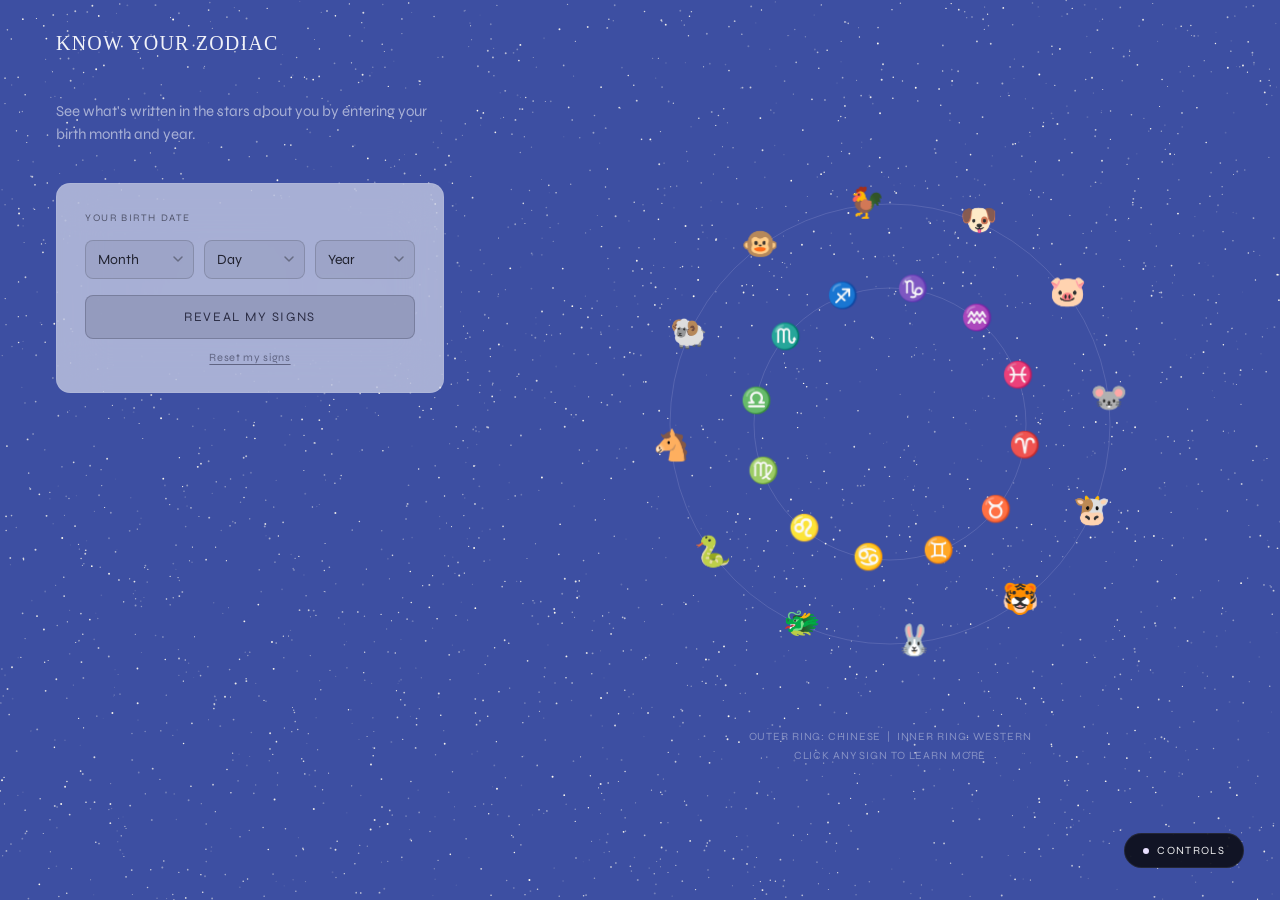
==== horoscoper.html @ 273991b9 "dd" ====
<!DOCTYPE html>
<html lang="en">
<head>
<meta charset="UTF-8">
<meta name="viewport" content="width=device-width, initial-scale=1.0">
<title>Know your Zodiac</title>
<link rel="preconnect" href="https://fonts.googleapis.com">
<link href="https://fonts.googleapis.com/css2?family=DM+Mono:wght@300;400;500&family=Syne:wght@400;500;600;700;800&display=swap" rel="stylesheet">
<style>
  @font-face {
    font-family: 'NyghtSerif';
    src: "NyghtSerif-Light.otf";
    font-weight: 300;
    font-style: normal;
  }
  *, *::before, *::after { box-sizing: border-box; margin: 0; padding: 0; }

  :root {
    --panel-bg: rgba(8, 8, 10, 0.82);
    --panel-border: rgba(255,255,255,0.08);
    --panel-border-hover: rgba(255,255,255,0.18);
    --text-primary: rgba(255,255,255,0.92);
    --text-muted: rgba(255,255,255,0.38);
    --text-dim: rgba(255,255,255,0.55);
    --accent: #e8e0ff;
    --track-bg: rgba(255,255,255,0.1);
    --thumb-color: #ffffff;
    --radius: 14px;
    --radius-sm: 8px;
  }

  html, body {
    width: 100%; height: 100%;
    overflow: hidden;
    background: #3D4FA2;
    font-family: 'Syne', sans-serif;
  }

  canvas#bgCanvas {
    position: fixed;
    inset: 0;
    width: 100%;
    height: 100%;
    display: block;
    z-index: 0;
  }

  /* ── Layout ── */
  .app {
    position: fixed;
    inset: 0;
    display: flex;
    z-index: 5;
    pointer-events: none;
  }

  .left-col {
    width: 500px;
    flex-shrink: 0;
    display: flex;
    flex-direction: column;
    justify-content: flex-start;
    padding: 100px 56px 60px;
    pointer-events: none;
    overflow-y: auto;
    max-height: 100vh;
    scrollbar-width: none;
  }
  .left-col::-webkit-scrollbar { display: none; }

  .right-col {
    flex: 1;
    display: flex;
    flex-direction: column;
    align-items: center;
    justify-content: center;
    gap: 14px;
    pointer-events: none;
  }

  /* ── Wordmark ── */
  .wordmark {
    position: fixed;
    top: 32px;
    left: 56px;
    font-size: 20px;
    font-weight: 300;
    letter-spacing: 0.06em;
    text-transform: uppercase;
    color: var(--text-primary);
    font-family: 'NyghtSerif', serif;
    user-select: none;
    z-index: 10;
    pointer-events: none;
  }
  .wordmark .star { color: var(--accent); margin-right: 6px; }

  /* ── Left content ── */
  .left-content {
    pointer-events: all;
    width: 100%;
  }

  .hero-sub {
    font-size: 15px;
    font-weight: 400;
    color: var(--text-dim);
    line-height: 1.55;
    margin-bottom: 36px;
    max-width: 380px;
  }

  /* ── Birth input card ── */
  .birth-card {
    background: rgba(255,255,255,0.55);
    border: 1px solid var(--panel-border);
    border-radius: var(--radius);
    backdrop-filter: blur(24px);
    -webkit-backdrop-filter: blur(24px);
    padding: 28px;
    max-width: 420px;
  }

  .birth-card-label {
    font-size: 10px;
    font-weight: 400;
    letter-spacing: 0.16em;
    text-transform: uppercase;
    color: rgba(10,10,20,0.55);
    margin-bottom: 16px;
    font-family: 'Syne', sans-serif;
  }

  .birth-inputs {
    display: flex;
    gap: 10px;
    margin-bottom: 16px;
  }

  .birth-inputs select {
    flex: 1;
    background: rgba(0,0,0,0.06);
    border: 1px solid rgba(0,0,0,0.15);
    border-radius: var(--radius-sm);
    color: rgba(10,10,20,0.85);
    font-family: 'Syne', sans-serif;
    font-size: 14px;
    font-weight: 400;
    padding: 10px 12px;
    outline: none;
    cursor: pointer;
    transition: border-color 0.2s, background 0.2s;
    appearance: none;
    -webkit-appearance: none;
    background-image: url("data:image/svg+xml,%3Csvg xmlns='http://www.w3.org/2000/svg' width='10' height='6' viewBox='0 0 10 6'%3E%3Cpath d='M1 1l4 4 4-4' stroke='rgba(0,0,0,0.35)' stroke-width='1.5' fill='none' stroke-linecap='round' stroke-linejoin='round'/%3E%3C/svg%3E");
    background-repeat: no-repeat;
    background-position: right 10px center;
    padding-right: 28px;
  }
  .birth-inputs select:hover {
    border-color: rgba(0,0,0,0.25);
    background-color: rgba(0,0,0,0.08);
  }
  .birth-inputs select option {
    background: #1a1a2e;
    color: var(--text-primary);
  }

  .reveal-btn {
    width: 100%;
    padding: 13px;
    background: rgba(10,10,30,0.12);
    border: 1px solid rgba(10,10,30,0.2);
    border-radius: var(--radius-sm);
    color: rgba(10,10,30,0.75);
    font-family: 'Syne', sans-serif;
    font-size: 13px;
    font-weight: 400;
    letter-spacing: 0.12em;
    text-transform: uppercase;
    cursor: pointer;
    transition: background 0.2s, border-color 0.2s, transform 0.15s;
  }
  .reveal-btn:hover {
    background: rgba(10,10,30,0.2);
    border-color: rgba(232, 224, 255, 0.45);
    transform: translateY(-1px);
  }
  .reveal-btn:active { transform: translateY(0); }

  /* ── Result card ── */
  .result-card {
    background: var(--panel-bg);
    border: 1px solid var(--panel-border);
    border-radius: var(--radius);
    backdrop-filter: blur(24px);
    -webkit-backdrop-filter: blur(24px);
    padding: 20px 24px;
    max-width: 420px;
    width: 100%;
    display: none;
    margin-top: 12px;
  }
  .result-card.visible { display: block; }

  .result-row {
    display: flex;
    align-items: center;
    gap: 14px;
    padding: 10px 0;
  }
  .result-row + .result-row {
    border-top: 1px solid var(--panel-border);
  }
  .result-emoji {
    font-size: 28px;
    line-height: 1;
    flex-shrink: 0;
  }
  .result-info { flex: 1; }
  .result-type {
    font-size: 10px;
    font-weight: 400;
    letter-spacing: 0.14em;
    text-transform: uppercase;
    color: var(--text-muted);
    margin-bottom: 3px;
  }
  .result-name {
    font-size: 18px;
    font-weight: 400;
    color: var(--text-primary);
    letter-spacing: 0.01em;
  }
  .result-dates {
    font-size: 11px;
    color: var(--text-muted);
    margin-top: 2px;
  }

  /* ── Right: Zodiac canvas ── */
  .zodiac-wrap {
    pointer-events: all;
    display: flex;
    flex-direction: column;
    align-items: center;
    gap: 14px;
  }

  #zodiacCanvas {
    display: block;
    cursor: pointer;
  }

  .zodiac-caption {
    font-size: 11px;
    font-weight: 400;
    letter-spacing: 0.08em;
    text-transform: uppercase;
    color: var(--text-muted);
    text-align: center;
    line-height: 1.7;
    font-family: 'Syne', sans-serif;
  }

  /* ── Tooltip ── */
  .tooltip {
    position: fixed;
    background: var(--panel-bg);
    border: 1px solid var(--panel-border);
    border-radius: var(--radius-sm);
    backdrop-filter: blur(20px);
    -webkit-backdrop-filter: blur(20px);
    padding: 10px 14px;
    pointer-events: none;
    opacity: 0;
    transition: opacity 0.15s;
    z-index: 100;
    max-width: 200px;
  }
  .tooltip.visible { opacity: 1; }
  .tooltip-sign {
    font-size: 18px;
    margin-bottom: 4px;
  }
  .tooltip-name {
    font-size: 13px;
    font-weight: 400;
    color: var(--text-primary);
    margin-bottom: 2px;
  }
  .tooltip-desc {
    font-size: 11px;
    color: var(--text-muted);
    line-height: 1.5;
  }

  /* ── Reset link ── */
  .reset-link {
    display: block;
    margin-top: 12px;
    font-size: 11px;
    font-family: 'Syne', sans-serif;
    color: rgba(10,10,30,0.45);
    text-decoration: underline;
    text-underline-offset: 3px;
    cursor: pointer;
    background: none;
    border: none;
    padding: 0;
    letter-spacing: 0.06em;
    transition: color 0.2s;
    text-align: center;
    width: 100%;
  }
  .reset-link:hover { color: rgba(10,10,30,0.7); }

  /* ── Combined reading card ── */
  .combined-card {
    background: var(--panel-bg);
    border: 1px solid var(--panel-border);
    border-radius: var(--radius);
    backdrop-filter: blur(24px);
    -webkit-backdrop-filter: blur(24px);
    padding: 20px 24px;
    max-width: 420px;
    width: 100%;
    display: none;
    margin-top: 12px;
  }
  .combined-card.visible { display: block; }
  .combined-section-label {
    font-size: 9px;
    font-weight: 400;
    letter-spacing: 0.18em;
    text-transform: uppercase;
    color: var(--text-muted);
    margin-bottom: 9px;
    font-family: 'Syne', sans-serif;
  }
  .combined-tags {
    display: flex;
    flex-wrap: wrap;
    gap: 7px;
    margin-bottom: 14px;
  }
  .combined-tag {
    font-size: 11px;
    font-family: 'Syne', sans-serif;
    color: var(--text-dim);
    background: rgba(255,255,255,0.06);
    border: 1px solid var(--panel-border);
    border-radius: 100px;
    padding: 4px 12px;
  }
  .combined-divider {
    height: 1px;
    background: var(--panel-border);
    margin: 0 0 14px;
  }
  .combined-lucky {
    display: flex;
    gap: 20px;
    margin-bottom: 14px;
  }
  .combined-lucky-group { flex: 1; }
  .combined-lucky-items {
    display: flex;
    flex-wrap: wrap;
    gap: 6px;
    margin-top: 6px;
  }
  .combined-fortune {
    font-size: 12px;
    font-family: 'Syne', sans-serif;
    color: var(--text-dim);
    line-height: 1.75;
    font-style: italic;
  }

  /* ── Sign detail panel ── */
  .sign-panel-overlay {
    position: fixed;
    inset: 0;
    z-index: 50;
    pointer-events: none;
    display: block;
    opacity: 0;
    transition: opacity 0.22s ease, background 0.22s ease;
  }
  .sign-panel-overlay.visible {
    pointer-events: all;
    opacity: 1;
  }

  .sign-panel {
    position: fixed;
    top: 50%;
    right: 40px;
    transform: translateY(-50%) translateX(20px);
    width: 300px;
    background: var(--panel-bg);
    border: 1px solid var(--panel-border);
    border-radius: var(--radius);
    backdrop-filter: blur(28px);
    -webkit-backdrop-filter: blur(28px);
    z-index: 51;
    pointer-events: all;
    opacity: 0;
    transition: opacity 0.22s ease, transform 0.22s ease;
    overflow: hidden;
  }
  .sign-panel.visible {
    opacity: 1;
    transform: translateY(-50%) translateX(0);
  }

  .sign-panel-header {
    padding: 20px 20px 14px;
    display: flex;
    align-items: flex-start;
    justify-content: space-between;
    gap: 12px;
  }
  .sign-panel-icon { font-size: 36px; line-height: 1; flex-shrink: 0; }
  .sign-panel-meta { flex: 1; }
  .sign-panel-type {
    font-size: 9px;
    letter-spacing: 0.18em;
    text-transform: uppercase;
    color: var(--text-muted);
    margin-bottom: 3px;
    font-family: 'Syne', sans-serif;
  }
  .sign-panel-name {
    font-size: 20px;
    font-weight: 600;
    color: var(--text-primary);
    font-family: 'Syne', sans-serif;
    line-height: 1.1;
  }
  .sign-panel-sub {
    font-size: 11px;
    color: var(--text-muted);
    margin-top: 3px;
    font-family: 'Syne', sans-serif;
  }
  .sign-panel-close {
    background: none;
    border: none;
    color: var(--text-muted);
    font-size: 18px;
    cursor: pointer;
    padding: 0;
    line-height: 1;
    flex-shrink: 0;
    transition: color 0.15s;
    font-family: 'Syne', sans-serif;
  }
  .sign-panel-close:hover { color: var(--text-primary); }

  .sign-panel-body {
    padding: 0 20px 20px;
    display: flex;
    flex-direction: column;
    gap: 14px;
  }
  .sign-panel-divider {
    height: 1px;
    background: var(--panel-border);
    margin: 0 -20px;
  }
  .sign-panel-section-label {
    font-size: 9px;
    letter-spacing: 0.18em;
    text-transform: uppercase;
    color: var(--text-muted);
    margin-bottom: 8px;
    font-family: 'Syne', sans-serif;
  }
  .sign-panel-tags {
    display: flex;
    flex-wrap: wrap;
    gap: 6px;
  }
  .sign-panel-tag {
    font-size: 11px;
    font-family: 'Syne', sans-serif;
    color: var(--text-dim);
    background: rgba(255,255,255,0.06);
    border: 1px solid var(--panel-border);
    border-radius: 100px;
    padding: 3px 10px;
  }
  .sign-panel-attr-row {
    display: flex;
    flex-direction: column;
    gap: 7px;
  }
  .sign-panel-attr {
    display: flex;
    align-items: center;
    gap: 8px;
  }
  .sign-panel-attr-label {
    font-size: 11px;
    font-family: 'Syne', sans-serif;
    color: var(--text-muted);
    width: 90px;
    flex-shrink: 0;
  }
  .sign-panel-attr-bar-wrap {
    flex: 1;
    height: 3px;
    background: rgba(255,255,255,0.08);
    border-radius: 2px;
    overflow: hidden;
  }
  .sign-panel-attr-bar {
    height: 100%;
    background: rgba(232,224,255,0.55);
    border-radius: 2px;
    transition: width 0.6s ease;
  }
  .sign-panel-lucky {
    display: flex;
    gap: 14px;
  }
  .sign-panel-lucky-group { flex: 1; }
  .sign-panel-lucky-items {
    display: flex;
    flex-wrap: wrap;
    gap: 5px;
    margin-top: 6px;
  }
  .sign-panel-fortune {
    font-size: 12px;
    font-family: 'Syne', sans-serif;
    color: var(--text-dim);
    line-height: 1.7;
    font-style: italic;
  }

  /* ── Toggle button ── */
  .toggle-btn {
    position: fixed;
    bottom: 32px;
    right: 36px;
    z-index: 20;
    background: var(--panel-bg);
    border: 1px solid var(--panel-border);
    color: var(--text-primary);
    font-family: 'Syne', sans-serif;
    font-size: 11px;
    letter-spacing: 0.12em;
    text-transform: uppercase;
    padding: 10px 18px;
    border-radius: 100px;
    cursor: pointer;
    backdrop-filter: blur(20px);
    -webkit-backdrop-filter: blur(20px);
    transition: border-color 0.2s, background 0.2s;
    display: flex;
    align-items: center;
    gap: 8px;
    pointer-events: all;
  }
  .toggle-btn:hover { border-color: var(--panel-border-hover); }
  .toggle-btn .dot {
    width: 6px; height: 6px;
    border-radius: 50%;
    background: var(--accent);
    animation: pulse 2s ease-in-out infinite;
  }
  @keyframes pulse {
    0%, 100% { opacity: 1; transform: scale(1); }
    50% { opacity: 0.4; transform: scale(0.7); }
  }

  /* ── Control panel ── */
  .panel {
    position: fixed;
    bottom: 84px;
    right: 36px;
    width: 300px;
    background: var(--panel-bg);
    border: 1px solid var(--panel-border);
    border-radius: var(--radius);
    backdrop-filter: blur(24px);
    -webkit-backdrop-filter: blur(24px);
    z-index: 10;
    overflow: hidden;
    transform-origin: bottom right;
    transition: opacity 0.25s ease, transform 0.25s ease;
    pointer-events: all;
  }
  .panel.hidden {
    opacity: 0;
    transform: scale(0.94) translateY(8px);
    pointer-events: none;
    visibility: hidden;
  }

  .panel-header {
    padding: 18px 20px 14px;
    border-bottom: 1px solid var(--panel-border);
    display: flex;
    align-items: center;
    justify-content: space-between;
  }
  .panel-title {
    font-size: 11px;
    font-family: 'Syne', sans-serif;
    font-weight: 400;
    letter-spacing: 0.14em;
    text-transform: uppercase;
    color: var(--text-muted);
  }
  .panel-reset {
    font-size: 10px;
    font-family: 'Syne', sans-serif;
    letter-spacing: 0.1em;
    text-transform: uppercase;
    color: var(--text-muted);
    background: none;
    border: none;
    cursor: pointer;
    padding: 4px 8px;
    border-radius: 4px;
    transition: color 0.2s, background 0.2s;
  }
  .panel-reset:hover { color: var(--text-primary); background: rgba(255,255,255,0.06); }

  .panel-body { padding: 16px 20px 20px; display: flex; flex-direction: column; gap: 18px; }

  .control { display: flex; flex-direction: column; gap: 8px; }

  .control-row {
    display: flex;
    justify-content: space-between;
    align-items: baseline;
  }
  .control-label {
    font-size: 12px;
    font-family: 'Syne', sans-serif;
    color: var(--text-dim);
    letter-spacing: 0.06em;
  }
  .control-value {
    font-size: 11px;
    font-family: 'Syne', sans-serif;
    color: var(--text-muted);
    min-width: 32px;
    text-align: right;
  }

  input[type=range] {
    -webkit-appearance: none;
    appearance: none;
    width: 100%;
    height: 2px;
    background: var(--track-bg);
    border-radius: 2px;
    outline: none;
    cursor: pointer;
  }
  input[type=range]::-webkit-slider-thumb {
    -webkit-appearance: none;
    width: 14px; height: 14px;
    border-radius: 50%;
    background: var(--thumb-color);
    cursor: pointer;
    transition: transform 0.15s;
    box-shadow: 0 0 0 3px rgba(255,255,255,0.08);
  }
  input[type=range]:hover::-webkit-slider-thumb { transform: scale(1.2); }
  input[type=range]::-moz-range-thumb {
    width: 14px; height: 14px;
    border-radius: 50%;
    background: var(--thumb-color);
    border: none;
    cursor: pointer;
  }

  .color-row {
    display: grid;
    grid-template-columns: 1fr 1fr;
    gap: 10px;
  }
  .color-control { display: flex; flex-direction: column; gap: 6px; }
  .color-label {
    font-size: 11px;
    font-family: 'Syne', sans-serif;
    color: var(--text-muted);
    letter-spacing: 0.06em;
  }
  .color-swatch-wrap {
    position: relative;
    height: 36px;
    border-radius: var(--radius-sm);
    border: 1px solid var(--panel-border);
    overflow: hidden;
    cursor: pointer;
    transition: border-color 0.2s;
  }
  .color-swatch-wrap:hover { border-color: var(--panel-border-hover); }
  .color-swatch-wrap input[type=color] {
    position: absolute;
    inset: -4px;
    width: calc(100% + 8px);
    height: calc(100% + 8px);
    border: none;
    padding: 0;
    cursor: pointer;
    opacity: 1;
  }

  .divider {
    height: 1px;
    background: var(--panel-border);
    margin: 0 -20px;
  }

  .section-label {
    font-size: 10px;
    font-family: 'Syne', sans-serif;
    font-weight: 400;
    color: rgba(255,255,255,0.2);
    letter-spacing: 0.14em;
    text-transform: uppercase;
    margin-bottom: -6px;
  }

  /* ── Desktop/mobile visibility ── */
  .mobile-only  { display: none; }
  .desktop-only { display: block; }
  /* When result/combined cards have desktop-only but no .visible, keep them hidden */
  .result-card.desktop-only   { display: none; }
  .combined-card.desktop-only { display: none; }
  .result-card.desktop-only.visible   { display: block; }
  .combined-card.desktop-only.visible { display: block; }
  .mobile-reveal {
    display: none;
    width: 100%;
    max-width: 480px;
    flex-direction: column;
    gap: 12px;
  }

  /* ══════════════════════════════════════
     RESPONSIVE — tablet & mobile (≤ 768px)
  ══════════════════════════════════════ */
  @media (max-width: 768px) {

    /* Body scrollable on mobile */
    html, body {
      overflow-y: auto;
      overflow-x: hidden;
      height: auto;
      min-height: 100%;
    }

    /* App becomes a scrollable column:
       order: title (wordmark fixed) → hero-sub + birth-card (left-col) → rings (right-col) → results (mobile-reveal) */
    .app {
      position: relative;
      display: flex;
      flex-direction: column;
      align-items: center;
      padding: 88px 20px 120px;
      gap: 32px;
      min-height: 100vh;
    }

    /* Left col full-width, centered — order 1 (after wordmark, before rings) */
    .left-col {
      width: 100%;
      max-width: 560px;
      padding: 0;
      overflow-y: visible;
      max-height: none;
      justify-content: flex-start;
      flex-shrink: unset;
      order: 1;
    }

    .left-content {
      width: 100%;
    }

    .hero-sub {
      font-size: 15px;
      text-align: center;
      max-width: 100%;
      margin-bottom: 20px;
    }

    .birth-card {
      max-width: 100%;
    }

    .birth-inputs {
      flex-wrap: wrap;
    }

    .birth-inputs select {
      flex: 1 1 calc(50% - 5px);
      min-width: 0;
    }

    /* Hide desktop result cards inside left-col on mobile */
    .desktop-only { display: none !important; }

    /* Right col: zodiac rings — order 2 (after input, before results) */
    .right-col {
      order: 2;
      width: 100%;
      max-width: 600px;
      flex: none;
    }

    /* Mobile reveal section — order 3 (after rings) */
    .mobile-reveal {
      display: flex;
      order: 3;
    }

    /* Show mobile-only cards only when .visible */
    .result-card.mobile-only   { display: none; max-width: 100%; margin-top: 0; }
    .combined-card.mobile-only { display: none; max-width: 100%; margin-top: 0; }
    .result-card.mobile-only.visible   { display: block; }
    .combined-card.mobile-only.visible { display: block; }

    /* Wordmark centered on mobile, keep larger */
    .wordmark {
      left: 50%;
      transform: translateX(-50%);
      font-size: 20px;
    }

    /* Sign panel: centered modal on mobile instead of side panel */
    .sign-panel {
      position: fixed;
      top: 50%;
      left: 50%;
      right: auto;
      transform: translate(-50%, -40%) scale(0.96);
      width: calc(100vw - 40px);
      max-width: 380px;
      max-height: 80vh;
      overflow-y: auto;
    }
    .sign-panel.visible {
      transform: translate(-50%, -50%) scale(1);
    }

    /* Overlay becomes a dim backdrop on mobile */
    .sign-panel-overlay.visible {
      background: rgba(0,0,0,0.55);
      backdrop-filter: blur(4px);
      -webkit-backdrop-filter: blur(4px);
    }

    /* Tooltip disabled on touch — hide it */
    .tooltip { display: none !important; }

    /* Toggle btn stays fixed bottom-right */
    .toggle-btn {
      position: fixed;
      bottom: 24px;
      right: 20px;
      z-index: 200;
    }

    /* Control panel stays fixed above toggle btn */
    .panel {
      position: fixed;
      bottom: 76px;
      right: 20px;
      width: calc(100vw - 40px);
      max-width: 300px;
      z-index: 199;
    }
  }

  @media (max-width: 480px) {
    .birth-inputs select {
      flex: 1 1 100%;
    }
  }
</style>
</head>
<body>

<!-- Background sparkle canvas -->
<canvas id="bgCanvas"></canvas>

<!-- Wordmark -->
<div class="wordmark">Know your Zodiac</div>

<!-- Main layout -->
<div class="app">
  <!-- Left: title + input -->
  <div class="left-col">
    <div class="left-content">
      <p class="hero-sub">See what's written in the stars about you by entering your birth month and year.</p>

      <div class="birth-card">
        <div class="birth-card-label">Your birth date</div>
        <div class="birth-inputs">
          <select id="birthMonth">
            <option value="" disabled selected>Month</option>
            <option value="1">January</option>
            <option value="2">February</option>
            <option value="3">March</option>
            <option value="4">April</option>
            <option value="5">May</option>
            <option value="6">June</option>
            <option value="7">July</option>
            <option value="8">August</option>
            <option value="9">September</option>
            <option value="10">October</option>
            <option value="11">November</option>
            <option value="12">December</option>
          </select>
          <select id="birthDay">
            <option value="" disabled selected>Day</option>
          </select>
          <select id="birthYear">
            <option value="" disabled selected>Year</option>
          </select>
        </div>
        <button class="reveal-btn" id="revealBtn">Reveal My Signs</button>
        <button class="reset-link" id="resetSignsBtn">Reset my signs</button>
      </div>

      <!-- Desktop-only result cards (inside left-col, hidden on mobile) -->
      <div class="result-card desktop-only" id="resultCard">
        <div class="result-row" id="westernResult">
          <div class="result-emoji" id="westernEmoji"></div>
          <div class="result-info">
            <div class="result-type">Western Zodiac</div>
            <div class="result-name" id="westernName"></div>
            <div class="result-dates" id="westernDates"></div>
          </div>
        </div>
        <div class="result-row" id="chineseResult">
          <div class="result-emoji" id="chineseEmoji"></div>
          <div class="result-info">
            <div class="result-type">Chinese Zodiac</div>
            <div class="result-name" id="chineseName"></div>
            <div class="result-dates" id="chineseDates"></div>
          </div>
        </div>
      </div>

      <!-- Desktop-only combined card -->
      <div class="combined-card desktop-only" id="combinedCard">
        <div class="combined-section-label">Personality</div>
        <div class="combined-tags" id="combinedPersonality"></div>
        <div class="combined-divider"></div>
        <div class="combined-section-label">Attributes</div>
        <div class="combined-tags" id="combinedAttributes"></div>
        <div class="combined-divider"></div>
        <div class="combined-lucky" id="combinedLucky">
          <div class="combined-lucky-group">
            <div class="combined-section-label">Lucky Colors</div>
            <div class="combined-lucky-items" id="combinedColors"></div>
          </div>
          <div class="combined-lucky-group">
            <div class="combined-section-label">Lucky Numbers</div>
            <div class="combined-lucky-items" id="combinedNumbers"></div>
          </div>
        </div>
        <div class="combined-divider"></div>
        <div class="combined-section-label">Your Fortune</div>
        <div class="combined-fortune" id="combinedFortune"></div>
      </div>

    </div>
  </div>

  <!-- Right: zodiac rings -->
  <div class="right-col">
    <div class="zodiac-wrap">
      <canvas id="zodiacCanvas" width="460" height="460"></canvas>
      <div class="zodiac-caption">
        Outer ring: Chinese &nbsp;|&nbsp; Inner ring: Western<br>
        Click any sign to learn more
      </div>
    </div>
  </div>

  <!-- Mobile-only post-reveal cards (appear after rings on mobile) -->
  <div class="mobile-reveal" id="mobileReveal">
    <div class="result-card mobile-only" id="resultCardMobile">
      <div class="result-row">
        <div class="result-emoji" id="westernEmojiM"></div>
        <div class="result-info">
          <div class="result-type">Western Zodiac</div>
          <div class="result-name" id="westernNameM"></div>
          <div class="result-dates" id="westernDatesM"></div>
        </div>
      </div>
      <div class="result-row">
        <div class="result-emoji" id="chineseEmojiM"></div>
        <div class="result-info">
          <div class="result-type">Chinese Zodiac</div>
          <div class="result-name" id="chineseNameM"></div>
          <div class="result-dates" id="chineseDatesM"></div>
        </div>
      </div>
    </div>
    <div class="combined-card mobile-only" id="combinedCardMobile">
      <div class="combined-section-label">Personality</div>
      <div class="combined-tags" id="combinedPersonalityM"></div>
      <div class="combined-divider"></div>
      <div class="combined-section-label">Attributes</div>
      <div class="combined-tags" id="combinedAttributesM"></div>
      <div class="combined-divider"></div>
      <div class="combined-lucky">
        <div class="combined-lucky-group">
          <div class="combined-section-label">Lucky Colors</div>
          <div class="combined-lucky-items" id="combinedColorsM"></div>
        </div>
        <div class="combined-lucky-group">
          <div class="combined-section-label">Lucky Numbers</div>
          <div class="combined-lucky-items" id="combinedNumbersM"></div>
        </div>
      </div>
      <div class="combined-divider"></div>
      <div class="combined-section-label">Your Fortune</div>
      <div class="combined-fortune" id="combinedFortuneM"></div>
    </div>
  </div>

</div>

<!-- Sign detail panel -->
<div class="sign-panel-overlay" id="signPanelOverlay"></div>
<div class="sign-panel" id="signPanel">
  <div class="sign-panel-header">
    <div class="sign-panel-icon" id="spIcon"></div>
    <div class="sign-panel-meta">
      <div class="sign-panel-type" id="spType"></div>
      <div class="sign-panel-name" id="spName"></div>
      <div class="sign-panel-sub" id="spSub"></div>
    </div>
    <button class="sign-panel-close" id="signPanelClose">✕</button>
  </div>
  <div class="sign-panel-divider"></div>
  <div class="sign-panel-body">
    <div>
      <div class="sign-panel-section-label">Personality</div>
      <div class="sign-panel-tags" id="spPersonality"></div>
    </div>
    <div class="sign-panel-divider"></div>
    <div class="sign-panel-lucky" id="spLucky">
      <div class="sign-panel-lucky-group">
        <div class="sign-panel-section-label">Lucky Colors</div>
        <div class="sign-panel-lucky-items" id="spColors"></div>
      </div>
      <div class="sign-panel-lucky-group">
        <div class="sign-panel-section-label">Lucky Numbers</div>
        <div class="sign-panel-lucky-items" id="spNumbers"></div>
      </div>
    </div>
  </div>
</div>

<!-- Tooltip -->
<div class="tooltip" id="tooltip">
  <div class="tooltip-sign" id="tooltipSign"></div>
  <div class="tooltip-name" id="tooltipName"></div>
  <div class="tooltip-desc" id="tooltipDesc"></div>
</div>

<!-- Sparkle controls panel -->
<div class="panel hidden" id="panel">
  <div class="panel-header">
    <span class="panel-title">Controls</span>
    <button class="panel-reset" id="reset-btn">Reset</button>
  </div>
  <div class="panel-body">
    <div class="section-label">Particles</div>
    <div class="control">
      <div class="control-row">
        <span class="control-label">Density</span>
        <span class="control-value" id="density-val">0.5</span>
      </div>
      <input type="range" id="density" min="0.1" max="1" step="0.05" value="0.5">
    </div>
    <div class="control">
      <div class="control-row">
        <span class="control-label">Speed</span>
        <span class="control-value" id="speed-val">0.5</span>
      </div>
      <input type="range" id="speed" min="0" max="1" step="0.05" value="0.5">
    </div>
    <div class="control">
      <div class="control-row">
        <span class="control-label">Flicker</span>
        <span class="control-value" id="flicker-val">0.5</span>
      </div>
      <input type="range" id="flicker" min="0.1" max="1" step="0.05" value="0.5">
    </div>
    <div class="divider"></div>
    <div class="section-label">Size</div>
    <div class="control">
      <div class="control-row">
        <span class="control-label">Min size</span>
        <span class="control-value" id="minsize-val">0.5px</span>
      </div>
      <input type="range" id="minsize" min="0.5" max="5" step="0.5" value="0.5">
    </div>
    <div class="control">
      <div class="control-row">
        <span class="control-label">Max size</span>
        <span class="control-value" id="maxsize-val">1px</span>
      </div>
      <input type="range" id="maxsize" min="0.5" max="15" step="0.5" value="1">
    </div>
    <div class="divider"></div>
    <div class="section-label">Color</div>
    <div class="color-row">
      <div class="color-control">
        <span class="color-label">Sparkle</span>
        <div class="color-swatch-wrap">
          <input type="color" id="pcolor" value="#FFFBF0">
        </div>
      </div>
      <div class="color-control">
        <span class="color-label">Background</span>
        <div class="color-swatch-wrap">
          <input type="color" id="bgcolor" value="#3D4FA2">
        </div>
      </div>
    </div>
  </div>
</div>

<button class="toggle-btn" id="toggle-btn">
  <span class="dot"></span>
  Controls
</button>

<script>
/* ═══════════════════════════════════════════
   SPARKLE BACKGROUND
═══════════════════════════════════════════ */
(function () {
  const canvas = document.getElementById('bgCanvas');
  const ctx = canvas.getContext('2d');

  const VELOCITY_SCALE = 0.08;
  const DEFAULTS = {
    density: 0.5, speed: 0.5, flicker: 0.5,
    minSize: 0.5, maxSize: 1,
    particleColor: '#FFFBF0', background: '#3D4FA2'
  };

  let config = { ...DEFAULTS };
  let particles = [];
  let shootingStars = [];
  let rafId = null;
  let lastTime = 0;
  let shootingStarTimer = 0;

  function parseHex(hex) {
    return {
      r: parseInt(hex.slice(1,3),16)/255,
      g: parseInt(hex.slice(3,5),16)/255,
      b: parseInt(hex.slice(5,7),16)/255
    };
  }

  function mapDensity(ui) {
    const t = (Math.max(0.1, Math.min(1, ui)) - 0.1) / 0.9;
    return 5 + t * 55;
  }

  function mapFlicker(ui) {
    const t = (Math.max(0.1, Math.min(1, ui)) - 0.1) / 0.9;
    return 0.5 + t * 11.5;
  }

  function initParticles() {
    const w = canvas.width / (window.devicePixelRatio || 1);
    const h = canvas.height / (window.devicePixelRatio || 1);
    const count = Math.floor((w * h) / 10000 * mapDensity(config.density));
    const vm = config.speed * VELOCITY_SCALE;
    particles = Array.from({ length: count }, () => ({
      x: Math.random() * w,
      y: Math.random() * h,
      vx: (Math.random() - 0.5) * vm,
      vy: (Math.random() - 0.5) * vm,
      size: config.minSize + Math.random() * Math.max(0, config.maxSize - config.minSize),
      opacity: Math.random(),
      opacityVel: (Math.random() - 0.5) * 0.04
    }));
  }

  function spawnShootingStar(w, h) {
    const angle = (Math.PI / 6) + Math.random() * (Math.PI / 6);
    const speed = 6 + Math.random() * 6;
    const length = 80 + Math.random() * 140;
    let x, y;
    if (Math.random() < 0.6) { x = Math.random() * w * 0.85; y = -10; }
    else { x = -10; y = Math.random() * h * 0.45; }
    shootingStars.push({ x, y, vx: Math.cos(angle) * speed, vy: Math.sin(angle) * speed,
      length, opacity: 0, life: 0, maxLife: 55 + Math.random() * 40, headSize: 1.2 + Math.random() * 1.2 });
  }

  function drawShootingStar(s, pc) {
    const angle = Math.atan2(s.vy, s.vx);
    const tailX = s.x - Math.cos(angle) * s.length * s.opacity;
    const tailY = s.y - Math.sin(angle) * s.length * s.opacity;
    const grad = ctx.createLinearGradient(tailX, tailY, s.x, s.y);
    const c = `${Math.round(pc.r*255)},${Math.round(pc.g*255)},${Math.round(pc.b*255)}`;
    grad.addColorStop(0, `rgba(${c},0)`);
    grad.addColorStop(0.6, `rgba(${c},${s.opacity * 0.45})`);
    grad.addColorStop(1, `rgba(${c},${s.opacity})`);
    ctx.save();
    ctx.globalAlpha = 1;
    ctx.strokeStyle = grad;
    ctx.lineWidth = 1.5;
    ctx.lineCap = 'round';
    ctx.beginPath();
    ctx.moveTo(tailX, tailY);
    ctx.lineTo(s.x, s.y);
    ctx.stroke();
    const glow = ctx.createRadialGradient(s.x, s.y, 0, s.x, s.y, s.headSize * 3);
    glow.addColorStop(0, `rgba(${c},${s.opacity})`);
    glow.addColorStop(1, `rgba(${c},0)`);
    ctx.globalAlpha = s.opacity;
    ctx.fillStyle = glow;
    ctx.beginPath();
    ctx.arc(s.x, s.y, s.headSize * 3, 0, Math.PI * 2);
    ctx.fill();
    ctx.fillStyle = `rgb(${c})`;
    ctx.beginPath();
    ctx.arc(s.x, s.y, s.headSize, 0, Math.PI * 2);
    ctx.fill();
    ctx.restore();
  }

  function resize() {
    const dpr = window.devicePixelRatio || 1;
    canvas.width = window.innerWidth * dpr;
    canvas.height = window.innerHeight * dpr;
    canvas.style.width = window.innerWidth + 'px';
    canvas.style.height = window.innerHeight + 'px';
    ctx.scale(dpr, dpr);
    initParticles();
  }

  function animate(now) {
    const dt = lastTime === 0 ? 1 : Math.min((now - lastTime) / 16.67, 3);
    lastTime = now;
    const w = canvas.width / (window.devicePixelRatio || 1);
    const h = canvas.height / (window.devicePixelRatio || 1);
    const bg = parseHex(config.background);
    const pc = parseHex(config.particleColor);
    const flicker = mapFlicker(config.flicker);
    ctx.clearRect(0, 0, w, h);
    ctx.fillStyle = `rgb(${Math.round(bg.r*255)},${Math.round(bg.g*255)},${Math.round(bg.b*255)})`;
    ctx.fillRect(0, 0, w, h);
    ctx.fillStyle = `rgb(${Math.round(pc.r*255)},${Math.round(pc.g*255)},${Math.round(pc.b*255)})`;
    for (const p of particles) {
      p.x += p.vx * dt; p.y += p.vy * dt;
      if (p.x < 0) p.x = w; else if (p.x > w) p.x = 0;
      if (p.y < 0) p.y = h; else if (p.y > h) p.y = 0;
      p.opacity += p.opacityVel * flicker * 0.5 * dt;
      if (p.opacity <= 0.1) { p.opacity = 0.1; p.opacityVel = Math.abs(p.opacityVel); }
      else if (p.opacity >= 1) { p.opacity = 1; p.opacityVel = -Math.abs(p.opacityVel); }
      ctx.globalAlpha = p.opacity;
      ctx.beginPath();
      ctx.arc(p.x, p.y, p.size, 0, Math.PI * 2);
      ctx.fill();
    }
    ctx.globalAlpha = 1;
    shootingStarTimer += dt;
    if (shootingStarTimer > 200 + Math.random() * 260) {
      shootingStarTimer = 0;
      spawnShootingStar(w, h);
      if (Math.random() < 0.3) setTimeout(() => spawnShootingStar(w, h), 350 + Math.random() * 500);
    }
    for (let i = shootingStars.length - 1; i >= 0; i--) {
      const s = shootingStars[i];
      s.x += s.vx * dt; s.y += s.vy * dt; s.life += dt;
      const progress = s.life / s.maxLife;
      if (progress < 0.15) s.opacity = progress / 0.15;
      else if (progress < 0.72) s.opacity = 1;
      else s.opacity = 1 - (progress - 0.72) / 0.28;
      s.opacity = Math.max(0, Math.min(1, s.opacity));
      if (s.life >= s.maxLife || s.x > w + 150 || s.y > h + 150) { shootingStars.splice(i, 1); continue; }
      drawShootingStar(s, pc);
    }
    rafId = requestAnimationFrame(animate);
  }

  function start() {
    if (rafId) cancelAnimationFrame(rafId);
    lastTime = 0;
    rafId = requestAnimationFrame(animate);
  }

  function bindRange(id, key, labelId, suffix = '') {
    const el = document.getElementById(id);
    const lbl = document.getElementById(labelId);
    el.addEventListener('input', () => {
      const v = parseFloat(el.value);
      config[key] = v;
      lbl.textContent = v + suffix;
      if (key === 'density') initParticles();
      else if (key === 'speed') {
        const vm = v * VELOCITY_SCALE;
        particles.forEach(p => { p.vx = (Math.random()-0.5)*vm; p.vy = (Math.random()-0.5)*vm; });
      } else if (key === 'minSize' || key === 'maxSize') {
        particles.forEach(p => { p.size = config.minSize + Math.random()*Math.max(0, config.maxSize-config.minSize); });
      }
    });
  }

  bindRange('density','density','density-val');
  bindRange('speed','speed','speed-val');
  bindRange('flicker','flicker','flicker-val');
  bindRange('minsize','minSize','minsize-val','px');
  bindRange('maxsize','maxSize','maxsize-val','px');

  document.getElementById('pcolor').addEventListener('input', e => { config.particleColor = e.target.value; });
  document.getElementById('bgcolor').addEventListener('input', e => { config.background = e.target.value; });

  document.getElementById('reset-btn').addEventListener('click', () => {
    config = { ...DEFAULTS };
    ['density','speed','flicker','minsize','maxsize'].forEach(id => {
      const keyMap = {density:'density',speed:'speed',flicker:'flicker',minsize:'minSize',maxsize:'maxSize'};
      document.getElementById(id).value = DEFAULTS[keyMap[id]];
    });
    document.getElementById('density-val').textContent = DEFAULTS.density;
    document.getElementById('speed-val').textContent = DEFAULTS.speed;
    document.getElementById('flicker-val').textContent = DEFAULTS.flicker;
    document.getElementById('minsize-val').textContent = DEFAULTS.minSize + 'px';
    document.getElementById('maxsize-val').textContent = DEFAULTS.maxSize + 'px';
    document.getElementById('pcolor').value = DEFAULTS.particleColor;
    document.getElementById('bgcolor').value = DEFAULTS.background;
    initParticles();
  });

  const panel = document.getElementById('panel');
  const toggleBtn = document.getElementById('toggle-btn');
  let panelOpen = false; // starts closed
  toggleBtn.addEventListener('click', () => {
    panelOpen = !panelOpen;
    panel.classList.toggle('hidden', !panelOpen);
    toggleBtn.querySelector('.dot').style.animationPlayState = panelOpen ? 'running' : 'paused';
  });

  window.addEventListener('resize', resize);
  resize();
  start();
})();

/* ═══════════════════════════════════════════
   ZODIAC RINGS + BIRTH DATE LOGIC (unified)
═══════════════════════════════════════════ */
(function () {

  /* ── Canvas setup ── */
  const canvas = document.getElementById('zodiacCanvas');
  const ctx = canvas.getContext('2d');
  const dpr = window.devicePixelRatio || 1;

  // On mobile (≤768px) let CSS control the size; on desktop use fixed 580px
  function getZodiacSize() {
    return window.innerWidth <= 768
      ? Math.min(520, window.innerWidth - 40)
      : 580;
  }

  function initCanvas() {
    const SIZE = getZodiacSize();
    canvas.width  = SIZE * dpr;
    canvas.height = SIZE * dpr;
    canvas.style.width  = SIZE + 'px';
    canvas.style.height = SIZE + 'px';
    ctx.setTransform(dpr, 0, 0, dpr, 0, 0);
    return SIZE;
  }

  let SIZE = initCanvas();
  let cx = SIZE / 2, cy = SIZE / 2;

  // Scale ring radii proportionally to the 580px baseline
  function getRings(s) {
    const scale = s / 580;
    return { outerR: Math.round(220 * scale), innerR: Math.round(136 * scale) };
  }

  let { outerR, innerR } = getRings(SIZE);
  const n = 12;
  const TOP = -Math.PI / 2;

  /* ── Sign data ── */
  // Outer ring: Chinese. Index 0 = Rat (base year 2020).
  const chineseSigns = [
    { emoji: '🐭', name: 'Rat',     desc: 'Quick-witted, resourceful, versatile',
      personality: ['Clever & resourceful', 'Charming wit', 'Ambitious drive'],
      attributes: [['Ingenuity', 88], ['Adaptability', 82], ['Charisma', 80], ['Wisdom', 70], ['Fortune', 78]],
      colors: ['Blue', 'Gold', 'Green'], numbers: [2, 3, 11],
      fortune: 'Your cleverness opens doors others cannot even see. Connections you nurture now return as golden opportunities — trust the network you have built.' },
    { emoji: '🐮', name: 'Ox',      desc: 'Diligent, dependable, strong',
      personality: ['Steadfast & reliable', 'Quietly determined', 'Deeply honest'],
      attributes: [['Endurance', 92], ['Dependability', 88], ['Strength', 85], ['Wisdom', 74], ['Fortune', 70]],
      colors: ['Yellow', 'White', 'Green'], numbers: [1, 4, 10],
      fortune: 'What you have quietly built is about to bear fruit. Steadiness is your superpower — the harvest season arrives for your long-tended fields.' },
    { emoji: '🐯', name: 'Tiger',   desc: 'Brave, confident, competitive',
      personality: ['Fierce & courageous', 'Magnetic presence', 'Competitively bold'],
      attributes: [['Bravery', 95], ['Power', 90], ['Magnetism', 85], ['Energy', 80], ['Fortune', 76]],
      colors: ['Orange', 'Blue', 'Grey'], numbers: [1, 3, 7],
      fortune: 'Fortune favors your fearless spirit right now. A bold move you have been considering is ready to be made — the Tiger leaps where others hesitate.' },
    { emoji: '🐰', name: 'Rabbit',  desc: 'Quiet, elegant, kind',
      personality: ['Gentle & artistic', 'Diplomatically kind', 'Quietly lucky'],
      attributes: [['Grace', 88], ['Luck', 90], ['Refinement', 85], ['Empathy', 82], ['Fortune', 88]],
      colors: ['Pink', 'Red', 'Purple'], numbers: [3, 4, 11],
      fortune: 'Love and creativity are entering a golden season. Your gentle instincts are leading you exactly where you need to go — trust the quiet knowing.' },
    { emoji: '🐲', name: 'Dragon',  desc: 'Confident, intelligent, enthusiastic',
      personality: ['Magnificent & bold', 'Visionary power', 'Nobly ambitious'],
      attributes: [['Greatness', 95], ['Vitality', 90], ['Vision', 88], ['Charm', 92], ['Fortune', 90]],
      colors: ['Gold', 'Silver', 'Imperial Yellow'], numbers: [1, 6, 8],
      fortune: 'Your ambitions are cosmically aligned right now. What you reach for with conviction, the universe delivers — the Dragon soars and the sky belongs to you.' },
    { emoji: '🐍', name: 'Snake',   desc: 'Enigmatic, intuitive, introspective',
      personality: ['Deeply intuitive', 'Wise & enigmatic', 'Patiently strategic'],
      attributes: [['Wisdom', 95], ['Strategy', 88], ['Depth', 85], ['Intuition', 90], ['Fortune', 75]],
      colors: ['Black', 'Red', 'Yellow'], numbers: [2, 8, 10],
      fortune: 'Your patience is finally aligning with perfect timing. Speak less, observe more — your moment approaches and the Snake sees what others are too hasty to notice.' },
    { emoji: '🐴', name: 'Horse',   desc: 'Animated, active, energetic',
      personality: ['Free-spirited & wild', 'Energetically joyful', 'Independently brave'],
      attributes: [['Freedom', 90], ['Energy', 92], ['Spirit', 88], ['Courage', 82], ['Fortune', 78]],
      colors: ['Brown', 'Yellow', 'Purple'], numbers: [2, 7, 12],
      fortune: 'Your irresistible energy is drawing extraordinary things closer. The open road leads somewhere remarkable — trust the journey and gallop toward the horizon.' },
    { emoji: '🐏', name: 'Goat',    desc: 'Calm, gentle, sympathetic',
      personality: ['Creatively gentle', 'Compassionately dreamy', 'Elegantly peaceful'],
      attributes: [['Artistry', 92], ['Gentleness', 88], ['Empathy', 85], ['Creativity', 90], ['Fortune', 70]],
      colors: ['Soft Green', 'Red', 'Lavender'], numbers: [2, 7, 19],
      fortune: 'A creative endeavor you pour your heart into will flourish. Let your gentleness be your power — it disarms and enchants in equal measure.' },
    { emoji: '🐵', name: 'Monkey',  desc: 'Sharp, smart, curious',
      personality: ['Clever & mischievous', 'Inventively quick', 'Magnetically fun'],
      attributes: [['Ingenuity', 92], ['Playfulness', 88], ['Versatility', 85], ['Wit', 90], ['Fortune', 82]],
      colors: ['White', 'Blue', 'Gold'], numbers: [1, 7, 18],
      fortune: 'A playful approach to a serious problem unlocks the way forward. Your wit is your wand — use it with intention and watch obstacles become doorways.' },
    { emoji: '🐓', name: 'Rooster', desc: 'Observant, hardworking, courageous',
      personality: ['Confident & punctual', 'Perfectionistically honest', 'Sharply observant'],
      attributes: [['Precision', 88], ['Integrity', 90], ['Confidence', 85], ['Diligence', 92], ['Fortune', 68]],
      colors: ['Gold', 'Brown', 'Coral'], numbers: [5, 7, 11],
      fortune: 'Your meticulous preparation is about to pay off visibly. Recognition arrives for those who never compromise quality — and that is exactly who you are.' },
    { emoji: '🐶', name: 'Dog',     desc: 'Loyal, honest, prudent',
      personality: ['Loyal & honest', 'Protectively brave', 'Faithfully just'],
      attributes: [['Loyalty', 95], ['Justice', 88], ['Courage', 82], ['Honesty', 90], ['Fortune', 72]],
      colors: ['Green', 'Red', 'Purple'], numbers: [3, 4, 18],
      fortune: 'Those you have stood by now become towers of support around you. Your integrity attracts allies of the highest caliber — loyalty rewarded tenfold.' },
    { emoji: '🐷', name: 'Pig',     desc: 'Compassionate, generous, diligent',
      personality: ['Generously sincere', 'Peacefully trusting', 'Intellectually warm'],
      attributes: [['Generosity', 90], ['Fortune', 88], ['Warmth', 85], ['Sincerity', 88], ['Wisdom', 72]],
      colors: ['Yellow', 'Grey', 'Pink'], numbers: [2, 5, 11],
      fortune: 'Fortune is drawn to your pure heart like moonlight to water. Your generosity circulates and returns multiplied — give freely and watch abundance follow.' },
  ];

  // Inner ring: Western. Index 0 = Aries (the canonical start).
  const westernSigns = [
    { emoji: '♈', name: 'Aries',       desc: 'Bold, ambitious, passionate',              dates: 'Mar 21 – Apr 19', element: 'Fire',  ruling: 'Mars',    month: 4,  day: 19,
      personality: ['Bold & ambitious', 'Natural leader', 'Passionately driven'],
      attributes: [['Courage', 90], ['Determination', 85], ['Energy', 88], ['Confidence', 82], ['Fortune', 75]],
      colors: ['Red', 'Orange', 'Gold'], numbers: [1, 9, 19],
      fortune: 'Your pioneering spirit ignites new ventures — trust your instincts and charge forward. The universe rewards your courage with breakthroughs this season.' },
    { emoji: '♉', name: 'Taurus',      desc: 'Reliable, patient, devoted',               dates: 'Apr 20 – May 20', element: 'Earth', ruling: 'Venus',   month: 5,  day: 20,
      personality: ['Patient & reliable', 'Lover of beauty', 'Quietly strong'],
      attributes: [['Patience', 88], ['Loyalty', 85], ['Stability', 90], ['Sensibility', 82], ['Fortune', 72]],
      colors: ['Green', 'Pink', 'White'], numbers: [2, 6, 24],
      fortune: 'Abundance flows toward those who cultivate steadily. A significant financial opportunity blossoms — tend to it with your characteristic care and watch it grow.' },
    { emoji: '♊', name: 'Gemini',      desc: 'Curious, adaptable, affectionate',         dates: 'May 21 – Jun 21', element: 'Air',   ruling: 'Mercury', month: 6,  day: 21,
      personality: ['Witty & versatile', 'Curious explorer', 'Social butterfly'],
      attributes: [['Adaptability', 92], ['Charm', 90], ['Intellect', 85], ['Wit', 88], ['Fortune', 68]],
      colors: ['Yellow', 'Silver', 'Sky Blue'], numbers: [3, 7, 21],
      fortune: 'Conversations open unexpected doors — listen as much as you speak. A silver-tongued opportunity arrives through your network, dressed like an ordinary Tuesday.' },
    { emoji: '♋', name: 'Cancer',      desc: 'Tenacious, imaginative, loyal',            dates: 'Jun 22 – Jul 22', element: 'Water', ruling: 'Moon',    month: 7,  day: 22,
      personality: ['Deeply intuitive', 'Fiercely nurturing', 'Emotionally wise'],
      attributes: [['Empathy', 88], ['Imagination', 82], ['Intuition', 85], ['Loyalty', 80], ['Fortune', 70]],
      colors: ['White', 'Silver', 'Sea Green'], numbers: [2, 7, 16],
      fortune: 'Domestic harmony brings unexpected prosperity. Trust the tides of emotion — what you feel now is a prophecy quietly unfolding beneath the surface.' },
    { emoji: '♌', name: 'Leo',         desc: 'Creative, passionate, generous',           dates: 'Jul 23 – Aug 22', element: 'Fire',  ruling: 'Sun',     month: 8,  day: 22,
      personality: ['Regal & charismatic', 'Generous warmth', 'Creative performer'],
      attributes: [['Confidence', 95], ['Creativity', 88], ['Leadership', 90], ['Charm', 92], ['Fortune', 80]],
      colors: ['Gold', 'Orange', 'Purple'], numbers: [1, 4, 19],
      fortune: 'The stage is set and the universe is your audience. Creative endeavors shine brilliantly — your generosity returns threefold and the spotlight finds you.' },
    { emoji: '♍', name: 'Virgo',       desc: 'Loyal, analytical, kind',                 dates: 'Aug 23 – Sep 22', element: 'Earth', ruling: 'Mercury', month: 9,  day: 22,
      personality: ['Analytical precision', 'Service-minded', 'Deeply observant'],
      attributes: [['Wisdom', 90], ['Diligence', 88], ['Precision', 92], ['Empathy', 75], ['Fortune', 74]],
      colors: ['Navy Blue', 'Grey', 'Soft Green'], numbers: [5, 14, 23],
      fortune: 'Details others overlook become your greatest treasure. Your meticulous nature uncovers a hidden solution — health improvements and recognition arrive hand in hand.' },
    { emoji: '♎', name: 'Libra',       desc: 'Cooperative, diplomatic, gracious',        dates: 'Sep 23 – Oct 23', element: 'Air',   ruling: 'Venus',   month: 10, day: 23,
      personality: ['Seeker of balance', 'Diplomatic grace', 'Aesthetic soul'],
      attributes: [['Harmony', 90], ['Fairness', 88], ['Charm', 85], ['Creativity', 80], ['Fortune', 76]],
      colors: ['Pink', 'Light Blue', 'Lavender'], numbers: [4, 6, 24],
      fortune: 'A partnership — romantic or professional — tips the scales in your favor. Beauty and balance magnetize abundance, and harmony is your birthright returning now.' },
    { emoji: '♏', name: 'Scorpio',     desc: 'Resourceful, brave, passionate',           dates: 'Oct 24 – Nov 21', element: 'Water', ruling: 'Pluto',   month: 11, day: 21,
      personality: ['Intensely passionate', 'Magnetic mystery', 'Fearless truth-seeker'],
      attributes: [['Depth', 95], ['Resilience', 90], ['Transformation', 88], ['Intuition', 85], ['Fortune', 78]],
      colors: ['Deep Red', 'Black', 'Maroon'], numbers: [8, 11, 22],
      fortune: 'What ends now makes way for something more powerful than you imagined. Secrets revealed bring liberation — the phoenix rises and it wears your face.' },
    { emoji: '♐', name: 'Sagittarius', desc: 'Generous, idealistic, humorous',           dates: 'Nov 22 – Dec 21', element: 'Fire',  ruling: 'Jupiter', month: 12, day: 21,
      personality: ['Philosophical wanderer', 'Boundless optimism', 'Generous teacher'],
      attributes: [['Freedom', 90], ['Wisdom', 85], ['Optimism', 92], ['Adventure', 88], ['Fortune', 84]],
      colors: ['Purple', 'Cobalt Blue', 'Turquoise'], numbers: [3, 9, 21],
      fortune: 'A journey — literal or of the mind — expands your universe. Jupiter\'s blessing multiplies whatever you invest with faith, and the horizon holds your fortune.' },
    { emoji: '♑', name: 'Capricorn',   desc: 'Responsible, disciplined, self-control',   dates: 'Dec 22 – Jan 19', element: 'Earth', ruling: 'Saturn',  month: 1,  day: 19,
      personality: ['Disciplined ambition', 'Patient climber', 'Quietly powerful'],
      attributes: [['Discipline', 92], ['Ambition', 88], ['Endurance', 85], ['Wisdom', 82], ['Fortune', 78]],
      colors: ['Dark Green', 'Brown', 'Charcoal'], numbers: [6, 8, 26],
      fortune: 'Your steady ascent earns recognition from those who matter most. Legacy-building investments and career milestones align — the mountain peak was always yours.' },
    { emoji: '♒', name: 'Aquarius',    desc: 'Progressive, original, independent',       dates: 'Jan 20 – Feb 18', element: 'Air',   ruling: 'Uranus',  month: 2,  day: 18,
      personality: ['Visionary rebel', 'Humanitarian soul', 'Inventive genius'],
      attributes: [['Innovation', 95], ['Independence', 88], ['Vision', 90], ['Intellect', 85], ['Fortune', 74]],
      colors: ['Electric Blue', 'Violet', 'Silver'], numbers: [4, 7, 22],
      fortune: 'Revolutionary ideas find receptive ears and eager collaborators. Your vision of tomorrow becomes today\'s blueprint — the collective benefits from your singular mind.' },
    { emoji: '♓', name: 'Pisces',      desc: 'Compassionate, artistic, intuitive',       dates: 'Feb 19 – Mar 20', element: 'Water', ruling: 'Neptune', month: 3,  day: 20,
      personality: ['Mystical dreamer', 'Empathic healer', 'Artistic soul'],
      attributes: [['Compassion', 90], ['Creativity', 95], ['Intuition', 88], ['Empathy', 85], ['Fortune', 72]],
      colors: ['Sea Green', 'Lavender', 'Silver'], numbers: [3, 9, 15],
      fortune: 'Creative and spiritual gifts reach their zenith. What you dream tonight may manifest by the next full moon — the veil between worlds thins for you alone.' },
  ];

  /* ── Emoji sprites ── */
  function makeEmojiSprite(emoji, fontSize) {
    const size = fontSize * 2.5;
    const oc = document.createElement('canvas');
    oc.width = size * dpr;
    oc.height = size * dpr;
    const octx = oc.getContext('2d');
    octx.scale(dpr, dpr);
    octx.font = `${fontSize}px serif`;
    octx.textAlign = 'center';
    octx.textBaseline = 'middle';
    octx.fillText(emoji, size / 2, size / 2);
    return { canvas: oc, half: size / 2 };
  }

  let outerSprites, innerSprites;
  function buildSprites() {
    const scale = SIZE / 580;
    outerSprites = chineseSigns.map(s => makeEmojiSprite(s.emoji, Math.round(30 * scale)));
    innerSprites = westernSigns.map(s => makeEmojiSprite(s.emoji, Math.round(25 * scale)));
  }
  buildSprites();

  /* ── Animation state ── */
  let outerAngle = 0, innerAngle = 0;
  const idleOuterSpeed = 0.0012, idleInnerSpeed = 0.0018;

  // Spin-to state
  let spinning = false;
  let outerTarget = null, innerTarget = null;
  let outerStart = null, innerStart = null;
  let spinStart = null;
  const SPIN_DURATION = 2400; // ms

  // Highlighted sign indices (-1 = none)
  let highlightOuter = -1, highlightInner = -1;
  let highlightAlpha = 0; // 0→1 fade in after spin

  /* ── Helpers ── */
  function normalizeAngle(a) {
    return ((a % (Math.PI * 2)) + Math.PI * 2) % (Math.PI * 2);
  }

  // Shortest signed delta from current to target, always going in a chosen direction
  function shortestDelta(from, to) {
    let d = normalizeAngle(to) - normalizeAngle(from);
    if (d > Math.PI)  d -= Math.PI * 2;
    if (d < -Math.PI) d += Math.PI * 2;
    return d;
  }

  // Easing: ease-in-out cubic
  function ease(t) {
    return t < 0.5 ? 4*t*t*t : 1 - Math.pow(-2*t+2,3)/2;
  }

  /* ── Spin-to function ── */
  // targetAngle = the outerAngle/innerAngle value we want to land at
  function spinTo(outerTargetAngle, innerTargetAngle) {
    // Add at least one full extra rotation for dramatic effect
    const od = shortestDelta(outerAngle, outerTargetAngle);
    const id = shortestDelta(innerAngle, innerTargetAngle);

    // 1 full rotation, smooth and quick
    const extraOuter = od >= 0 ? Math.PI * 2 : -Math.PI * 2;
    const extraInner = id >= 0 ? Math.PI * 2 : -Math.PI * 2;

    outerStart  = outerAngle;
    innerStart  = innerAngle;
    outerTarget = outerAngle + extraOuter + od;
    innerTarget = innerAngle + extraInner + id;
    spinStart   = null;
    spinning    = true;
    highlightAlpha = 0;
  }

  /* ── Zodiac calculation ── */
  function getWesternIndex(month, day) {
    // westernSigns[i].month/day = last day of that sign
    // Order: Aries(Apr19), Taurus(May20), ..., Capricorn(Jan19), Aquarius(Feb18), Pisces(Mar20)
    // Then Dec22+ → Capricorn (idx 9)
    const table = [
      { m: 1,  d: 19, idx: 9  }, // Capricorn
      { m: 2,  d: 18, idx: 10 }, // Aquarius
      { m: 3,  d: 20, idx: 11 }, // Pisces
      { m: 4,  d: 19, idx: 0  }, // Aries
      { m: 5,  d: 20, idx: 1  }, // Taurus
      { m: 6,  d: 21, idx: 2  }, // Gemini
      { m: 7,  d: 22, idx: 3  }, // Cancer
      { m: 8,  d: 22, idx: 4  }, // Leo
      { m: 9,  d: 22, idx: 5  }, // Virgo
      { m: 10, d: 23, idx: 6  }, // Libra
      { m: 11, d: 21, idx: 7  }, // Scorpio
      { m: 12, d: 21, idx: 8  }, // Sagittarius
      { m: 12, d: 31, idx: 9  }, // Capricorn (Dec22+)
    ];
    for (const row of table) {
      if (month < row.m || (month === row.m && day <= row.d)) return row.idx;
    }
    return 9;
  }

  function getChineseIndex(year, month, day) {
    let y = year;
    if (month === 1) y -= 1;
    if (month === 2 && day < 10) y -= 1;
    return ((y - 2020) % 12 + 12) % 12;
  }

  // Given sign index i placed at outerAngle + (i/n)*2π,
  // compute the outerAngle needed to put sign i at TOP
  function targetAngleForOuter(signIdx) {
    // current position of sign i: outerAngle + (signIdx/n)*2π
    // we want that to equal TOP (−π/2)
    // so outerAngle_new = TOP - (signIdx/n)*2π
    return TOP - (signIdx / n) * Math.PI * 2;
  }
  function targetAngleForInner(signIdx) {
    return TOP - (signIdx / n) * Math.PI * 2;
  }

  /* ── Tooltip ── */
  const tooltip    = document.getElementById('tooltip');
  const tooltipSign = document.getElementById('tooltipSign');
  const tooltipName = document.getElementById('tooltipName');
  const tooltipDesc = document.getElementById('tooltipDesc');

  canvas.addEventListener('mousemove', (e) => {
    const rect = canvas.getBoundingClientRect();
    const scaleX = SIZE / rect.width;
    const scaleY = SIZE / rect.height;
    const mx = (e.clientX - rect.left) * scaleX;
    const my = (e.clientY - rect.top) * scaleY;
    const dx = mx - cx, dy = my - cy;
    const dist = Math.sqrt(dx*dx + dy*dy);
    const hitRadius = 22;
    let found = null;

    if (Math.abs(dist - outerR) < hitRadius) {
      const angle = Math.atan2(dy, dx);
      let best = -1, bestDiff = Infinity;
      for (let i = 0; i < n; i++) {
        const a = outerAngle + (i / n) * Math.PI * 2;
        let diff = Math.abs(((angle - a) % (Math.PI*2) + Math.PI*3) % (Math.PI*2) - Math.PI);
        if (diff < bestDiff) { bestDiff = diff; best = i; }
      }
      if (bestDiff < 0.3) found = { ...chineseSigns[best], type: 'chinese' };
    }
    if (!found && Math.abs(dist - innerR) < hitRadius) {
      const angle = Math.atan2(dy, dx);
      let best = -1, bestDiff = Infinity;
      for (let i = 0; i < n; i++) {
        const a = innerAngle + (i / n) * Math.PI * 2;
        let diff = Math.abs(((angle - a) % (Math.PI*2) + Math.PI*3) % (Math.PI*2) - Math.PI);
        if (diff < bestDiff) { bestDiff = diff; best = i; }
      }
      if (bestDiff < 0.3) found = { ...westernSigns[best], type: 'western' };
    }

    if (found) {
      tooltipSign.textContent = found.emoji;
      tooltipName.textContent = found.name;
      tooltipDesc.textContent = found.desc;
      tooltip.classList.add('visible');
      tooltip.style.left = (e.clientX + 14) + 'px';
      tooltip.style.top  = (e.clientY - 10)  + 'px';
      canvas.style.cursor = 'pointer';
    } else {
      tooltip.classList.remove('visible');
      canvas.style.cursor = 'default';
    }
  });

  canvas.addEventListener('mouseleave', () => {
    tooltip.classList.remove('visible');
    canvas.style.cursor = 'default';
  });

  /* ── Sign detail panel ── */
  const signPanel        = document.getElementById('signPanel');
  const signPanelOverlay = document.getElementById('signPanelOverlay');
  const signPanelClose   = document.getElementById('signPanelClose');

  function openSignPanel(sign, type) {
    tooltip.classList.remove('visible');

    document.getElementById('spIcon').textContent = sign.emoji;
    document.getElementById('spType').textContent = type === 'western' ? 'Western Zodiac' : 'Chinese Zodiac';
    document.getElementById('spName').textContent = sign.name;
    document.getElementById('spSub').textContent  = type === 'western'
      ? `${sign.dates} · ${sign.element} · ${sign.ruling}`
      : `Year of the ${sign.name} · ${sign.desc}`;

    // Personality tags
    const pEl = document.getElementById('spPersonality');
    pEl.innerHTML = '';
    sign.personality.forEach(t => {
      const s = document.createElement('span');
      s.className = 'sign-panel-tag';
      s.textContent = t;
      pEl.appendChild(s);
    });

    // Attribute bars
    // Lucky colors
    const cEl = document.getElementById('spColors');
    cEl.innerHTML = '';
    sign.colors.forEach(c => {
      const s = document.createElement('span');
      s.className = 'sign-panel-tag';
      s.textContent = c;
      cEl.appendChild(s);
    });

    // Lucky numbers
    const nEl = document.getElementById('spNumbers');
    nEl.innerHTML = '';
    sign.numbers.forEach(n => {
      const s = document.createElement('span');
      s.className = 'sign-panel-tag';
      s.textContent = n;
      nEl.appendChild(s);
    });

    signPanelOverlay.classList.add('visible');
    requestAnimationFrame(() => signPanel.classList.add('visible'));
  }

  function closeSignPanel() {
    signPanel.classList.remove('visible');
    signPanelOverlay.classList.remove('visible');
  }

  signPanelClose.addEventListener('click', closeSignPanel);
  signPanelOverlay.addEventListener('click', closeSignPanel);

  // Click on canvas to open panel
  canvas.addEventListener('click', (e) => {
    const rect = canvas.getBoundingClientRect();
    const scaleX = SIZE / rect.width;
    const scaleY = SIZE / rect.height;
    const mx = (e.clientX - rect.left) * scaleX;
    const my = (e.clientY - rect.top) * scaleY;
    const dx = mx - cx, dy = my - cy;
    const dist = Math.sqrt(dx*dx + dy*dy);
    const hitRadius = 28; // slightly larger for touch

    if (Math.abs(dist - outerR) < hitRadius) {
      const angle = Math.atan2(dy, dx);
      let best = -1, bestDiff = Infinity;
      for (let i = 0; i < n; i++) {
        const a = outerAngle + (i / n) * Math.PI * 2;
        const diff = Math.abs(((angle - a) % (Math.PI*2) + Math.PI*3) % (Math.PI*2) - Math.PI);
        if (diff < bestDiff) { bestDiff = diff; best = i; }
      }
      if (bestDiff < 0.3) openSignPanel(chineseSigns[best], 'chinese');
      return;
    }
    if (Math.abs(dist - innerR) < hitRadius) {
      const angle = Math.atan2(dy, dx);
      let best = -1, bestDiff = Infinity;
      for (let i = 0; i < n; i++) {
        const a = innerAngle + (i / n) * Math.PI * 2;
        const diff = Math.abs(((angle - a) % (Math.PI*2) + Math.PI*3) % (Math.PI*2) - Math.PI);
        if (diff < bestDiff) { bestDiff = diff; best = i; }
      }
      if (bestDiff < 0.3) openSignPanel(westernSigns[best], 'western');
    }
  });

  // Expose closeSignPanel for reset button
  window.closeSignPanel = closeSignPanel;

  /* ── Draw ── */
  let lastNow = null;
  function draw(now) {
    if (!lastNow) lastNow = now;
    const dt = Math.min(now - lastNow, 50);
    lastNow = now;

    ctx.clearRect(0, 0, SIZE, SIZE);

    if (spinning) {
      if (!spinStart) spinStart = now;
      const t = Math.min((now - spinStart) / SPIN_DURATION, 1);
      const e = ease(t);
      outerAngle = outerStart + (outerTarget - outerStart) * e;
      innerAngle = innerStart + (innerTarget - innerStart) * e;

      if (t >= 1) {
        outerAngle = outerTarget;
        innerAngle = innerTarget;
        spinning = false;
      }
    } else {
      if (highlightOuter >= 0) {
        // Gently hold — no idle drift while locked
        highlightAlpha = Math.min(highlightAlpha + dt / 400, 1);
      } else {
        outerAngle -= idleOuterSpeed * (dt / 16.67);
        innerAngle += idleInnerSpeed * (dt / 16.67);
      }
    }

    // Guide circles
    ctx.beginPath();
    ctx.arc(cx, cy, outerR, 0, Math.PI * 2);
    ctx.strokeStyle = 'rgba(232,224,255,0.15)';
    ctx.lineWidth = 1;
    ctx.stroke();

    ctx.beginPath();
    ctx.arc(cx, cy, innerR, 0, Math.PI * 2);
    ctx.strokeStyle = 'rgba(232,224,255,0.15)';
    ctx.lineWidth = 1;
    ctx.stroke();

    // Draw outer ring (Chinese)
    for (let i = 0; i < n; i++) {
      const angle = outerAngle + (i / n) * Math.PI * 2;
      const x = cx + outerR * Math.cos(angle);
      const y = cy + outerR * Math.sin(angle);
      const sp = outerSprites[i];

      const isHighlighted = i === highlightOuter;
      if (isHighlighted && highlightAlpha > 0) {
        // Glow ring behind highlighted emoji
        ctx.save();
        ctx.globalAlpha = highlightAlpha * 0.25;
        const grd = ctx.createRadialGradient(x, y, 0, x, y, sp.half * 1.1);
        grd.addColorStop(0, 'rgba(232,224,255,1)');
        grd.addColorStop(1, 'rgba(232,224,255,0)');
        ctx.fillStyle = grd;
        ctx.beginPath();
        ctx.arc(x, y, sp.half * 1.1, 0, Math.PI * 2);
        ctx.fill();
        ctx.restore();
      }

      ctx.save();
      ctx.globalAlpha = (!spinning && highlightOuter >= 0 && !isHighlighted) ? 0.3 + 0.7 * (1 - highlightAlpha) : 1;
      ctx.drawImage(sp.canvas, 0, 0, sp.canvas.width, sp.canvas.height, x - sp.half, y - sp.half, sp.half * 2, sp.half * 2);
      ctx.restore();
    }

    // Draw inner ring (Western)
    for (let i = 0; i < n; i++) {
      const angle = innerAngle + (i / n) * Math.PI * 2;
      const x = cx + innerR * Math.cos(angle);
      const y = cy + innerR * Math.sin(angle);
      const sp = innerSprites[i];

      const isHighlighted = i === highlightInner;
      if (isHighlighted && highlightAlpha > 0) {
        ctx.save();
        ctx.globalAlpha = highlightAlpha * 0.25;
        const grd = ctx.createRadialGradient(x, y, 0, x, y, sp.half * 1.1);
        grd.addColorStop(0, 'rgba(232,224,255,1)');
        grd.addColorStop(1, 'rgba(232,224,255,0)');
        ctx.fillStyle = grd;
        ctx.beginPath();
        ctx.arc(x, y, sp.half * 1.1, 0, Math.PI * 2);
        ctx.fill();
        ctx.restore();
      }

      ctx.save();
      ctx.globalAlpha = (!spinning && highlightInner >= 0 && !isHighlighted) ? 0.3 + 0.7 * (1 - highlightAlpha) : 1;
      ctx.drawImage(sp.canvas, 0, 0, sp.canvas.width, sp.canvas.height, x - sp.half, y - sp.half, sp.half * 2, sp.half * 2);
      ctx.restore();
    }

    requestAnimationFrame(draw);
  }

  requestAnimationFrame(draw);

  // Re-init canvas size if window crosses the 768px breakpoint
  window.addEventListener('resize', () => {
    const newSize = getZodiacSize();
    if (newSize !== SIZE) {
      SIZE = newSize;
      cx = SIZE / 2; cy = SIZE / 2;
      ({ outerR, innerR } = getRings(SIZE));
      initCanvas();
      buildSprites();
    }
  });
  window.zodiacReveal = function(month, day, year) {
    const wi = getWesternIndex(month, day);
    const ci = getChineseIndex(year, month, day);
    highlightOuter = ci;
    highlightInner = wi;
    spinTo(targetAngleForOuter(ci), targetAngleForInner(wi));
  };

  window.zodiacReset = function() {
    highlightOuter = -1;
    highlightInner = -1;
    highlightAlpha = 0;
    spinning = false;
    // Resume idle from wherever we are
  };

  /* ── Birth date inputs ── */
  const monthSel = document.getElementById('birthMonth');
  const daySel   = document.getElementById('birthDay');
  const yearSel  = document.getElementById('birthYear');

  for (let y = 2035; y >= 1920; y--) {
    const opt = document.createElement('option');
    opt.value = y; opt.textContent = y;
    yearSel.appendChild(opt);
  }

  function updateDays() {
    const m = parseInt(monthSel.value) || 1;
    const y = parseInt(yearSel.value) || 2000;
    const maxDay = new Date(y, m, 0).getDate();
    const current = parseInt(daySel.value);
    daySel.innerHTML = '<option value="" disabled selected>Day</option>';
    for (let d = 1; d <= maxDay; d++) {
      const opt = document.createElement('option');
      opt.value = d; opt.textContent = d;
      if (d === current) opt.selected = true;
      daySel.appendChild(opt);
    }
  }

  monthSel.addEventListener('change', updateDays);
  yearSel.addEventListener('change', updateDays);
  updateDays();

  // Western sign display data (keyed by western index)
  const westernDisplay = [
    { name: 'Aries',       emoji: '♈', dates: 'Mar 21 – Apr 19',
      personality: ['Bold & ambitious', 'Natural leader', 'Passionately driven'],
      attributes:  ['Courage', 'Determination', 'Energy'],
      colors: ['Red', 'Orange', 'Gold'], numbers: [1, 9, 19] },
    { name: 'Taurus',      emoji: '♉', dates: 'Apr 20 – May 20',
      personality: ['Patient & reliable', 'Lover of beauty', 'Quietly strong'],
      attributes:  ['Patience', 'Loyalty', 'Stability'],
      colors: ['Green', 'Pink', 'White'], numbers: [2, 6, 24] },
    { name: 'Gemini',      emoji: '♊', dates: 'May 21 – Jun 21',
      personality: ['Witty & versatile', 'Curious explorer', 'Social butterfly'],
      attributes:  ['Adaptability', 'Charm', 'Intellect'],
      colors: ['Yellow', 'Silver', 'Sky Blue'], numbers: [3, 7, 21] },
    { name: 'Cancer',      emoji: '♋', dates: 'Jun 22 – Jul 22',
      personality: ['Deeply intuitive', 'Fiercely nurturing', 'Emotionally wise'],
      attributes:  ['Empathy', 'Imagination', 'Intuition'],
      colors: ['White', 'Silver', 'Sea Green'], numbers: [2, 7, 16] },
    { name: 'Leo',         emoji: '♌', dates: 'Jul 23 – Aug 22',
      personality: ['Regal & charismatic', 'Generous warmth', 'Creative performer'],
      attributes:  ['Confidence', 'Creativity', 'Leadership'],
      colors: ['Gold', 'Orange', 'Purple'], numbers: [1, 4, 19] },
    { name: 'Virgo',       emoji: '♍', dates: 'Aug 23 – Sep 22',
      personality: ['Analytical precision', 'Service-minded', 'Deeply observant'],
      attributes:  ['Wisdom', 'Diligence', 'Precision'],
      colors: ['Navy Blue', 'Grey', 'Soft Green'], numbers: [5, 14, 23] },
    { name: 'Libra',       emoji: '♎', dates: 'Sep 23 – Oct 23',
      personality: ['Seeker of balance', 'Diplomatic grace', 'Aesthetic soul'],
      attributes:  ['Harmony', 'Fairness', 'Charm'],
      colors: ['Pink', 'Light Blue', 'Lavender'], numbers: [4, 6, 24] },
    { name: 'Scorpio',     emoji: '♏', dates: 'Oct 24 – Nov 21',
      personality: ['Intensely passionate', 'Magnetic mystery', 'Fearless truth-seeker'],
      attributes:  ['Depth', 'Resilience', 'Transformation'],
      colors: ['Deep Red', 'Black', 'Maroon'], numbers: [8, 11, 22] },
    { name: 'Sagittarius', emoji: '♐', dates: 'Nov 22 – Dec 21',
      personality: ['Philosophical wanderer', 'Boundless optimism', 'Generous teacher'],
      attributes:  ['Freedom', 'Wisdom', 'Optimism'],
      colors: ['Purple', 'Cobalt Blue', 'Turquoise'], numbers: [3, 9, 21] },
    { name: 'Capricorn',   emoji: '♑', dates: 'Dec 22 – Jan 19',
      personality: ['Disciplined ambition', 'Patient climber', 'Quietly powerful'],
      attributes:  ['Discipline', 'Ambition', 'Endurance'],
      colors: ['Dark Green', 'Brown', 'Charcoal'], numbers: [6, 8, 26] },
    { name: 'Aquarius',    emoji: '♒', dates: 'Jan 20 – Feb 18',
      personality: ['Visionary rebel', 'Humanitarian soul', 'Inventive genius'],
      attributes:  ['Innovation', 'Independence', 'Vision'],
      colors: ['Electric Blue', 'Violet', 'Silver'], numbers: [4, 7, 22] },
    { name: 'Pisces',      emoji: '♓', dates: 'Feb 19 – Mar 20',
      personality: ['Mystical dreamer', 'Empathic healer', 'Artistic soul'],
      attributes:  ['Compassion', 'Creativity', 'Intuition'],
      colors: ['Sea Green', 'Lavender', 'Silver'], numbers: [3, 9, 15] },
  ];

  const chineseDisplay = [
    { name: 'Rat',     emoji: '🐭',
      personality: ['Clever & resourceful', 'Charming wit', 'Ambitious drive'],
      attributes:  ['Ingenuity', 'Adaptability', 'Charisma'],
      colors: ['Blue', 'Gold', 'Green'], numbers: [2, 3, 11],
      fortune: ['The Rat sharpens every edge with quick thinking.', 'Your resourcefulness turns obstacles into stepping stones.', 'Connections you nurture now return as golden opportunities.'] },
    { name: 'Ox',      emoji: '🐮',
      personality: ['Steadfast & reliable', 'Quietly determined', 'Deeply honest'],
      attributes:  ['Endurance', 'Dependability', 'Strength'],
      colors: ['Yellow', 'White', 'Green'], numbers: [1, 4, 10],
      fortune: ['The Ox moves mountains through patient persistence.', 'What you have quietly built is about to bear fruit.', 'Steadiness is your superpower — lean into it.'] },
    { name: 'Tiger',   emoji: '🐯',
      personality: ['Fierce & courageous', 'Magnetic presence', 'Competitively bold'],
      attributes:  ['Bravery', 'Power', 'Magnetism'],
      colors: ['Orange', 'Blue', 'Grey'], numbers: [1, 3, 7],
      fortune: ['The Tiger leaps where others hesitate.', 'Fortune favors your fearless spirit right now.', 'A bold move you have been considering is ready to be made.'] },
    { name: 'Rabbit',  emoji: '🐰',
      personality: ['Gentle & artistic', 'Diplomatically kind', 'Quietly lucky'],
      attributes:  ['Grace', 'Luck', 'Refinement'],
      colors: ['Pink', 'Red', 'Purple'], numbers: [3, 4, 11],
      fortune: ['The Rabbit carries fortune like a quiet fragrance.', 'Love and creativity are entering a golden season together.', 'Your gentle instincts are leading you exactly where you need to go.'] },
    { name: 'Dragon',  emoji: '🐲',
      personality: ['Magnificent & bold', 'Visionary power', 'Nobly ambitious'],
      attributes:  ['Greatness', 'Vitality', 'Vision'],
      colors: ['Gold', 'Silver', 'Imperial Yellow'], numbers: [1, 6, 8],
      fortune: ['The Dragon soars — and the sky belongs to you.', 'Your ambitions are cosmically aligned right now.', 'What you reach for with conviction, the universe delivers.'] },
    { name: 'Snake',   emoji: '🐍',
      personality: ['Deeply intuitive', 'Wise & enigmatic', 'Patiently strategic'],
      attributes:  ['Wisdom', 'Strategy', 'Depth'],
      colors: ['Black', 'Red', 'Yellow'], numbers: [2, 8, 10],
      fortune: ['The Snake sees what others are too hasty to notice.', 'Your patience is finally aligning with perfect timing.', 'Speak less, observe more — your moment approaches.'] },
    { name: 'Horse',   emoji: '🐴',
      personality: ['Free-spirited & wild', 'Energetically joyful', 'Independently brave'],
      attributes:  ['Freedom', 'Energy', 'Spirit'],
      colors: ['Brown', 'Yellow', 'Purple'], numbers: [2, 7, 12],
      fortune: ['The Horse gallops toward the horizon of possibility.', 'Your irresistible energy is drawing extraordinary things closer.', 'The open road leads somewhere remarkable — trust the journey.'] },
    { name: 'Goat',    emoji: '🐏',
      personality: ['Creatively gentle', 'Compassionately dreamy', 'Elegantly peaceful'],
      attributes:  ['Artistry', 'Gentleness', 'Empathy'],
      colors: ['Soft Green', 'Red', 'Lavender'], numbers: [2, 7, 19],
      fortune: ['The Goat creates beauty wherever it wanders.', 'A creative endeavor you pour your heart into will flourish.', 'Let your gentleness be your power — it disarms and enchants.'] },
    { name: 'Monkey',  emoji: '🐵',
      personality: ['Clever & mischievous', 'Inventively quick', 'Magnetically fun'],
      attributes:  ['Ingenuity', 'Playfulness', 'Versatility'],
      colors: ['White', 'Blue', 'Gold'], numbers: [1, 7, 18],
      fortune: ['The Monkey solves what everyone else only stares at.', 'A playful approach to a serious problem unlocks the way forward.', 'Your wit is your wand — use it with intention.'] },
    { name: 'Rooster', emoji: '🐓',
      personality: ['Confident & punctual', 'Perfectionistically honest', 'Sharply observant'],
      attributes:  ['Precision', 'Integrity', 'Confidence'],
      colors: ['Gold', 'Brown', 'Coral'], numbers: [5, 7, 11],
      fortune: ['The Rooster announces dawn before others even wake.', 'Your meticulous preparation is about to pay off visibly.', 'Recognition arrives for those who never compromise quality — that is you.'] },
    { name: 'Dog',     emoji: '🐶',
      personality: ['Loyal & honest', 'Protectively brave', 'Faithfully just'],
      attributes:  ['Loyalty', 'Justice', 'Courage'],
      colors: ['Green', 'Red', 'Purple'], numbers: [3, 4, 18],
      fortune: ['The Dog guards what matters and loses nothing.', 'Those you have stood by now become towers of support around you.', 'Your integrity attracts allies of the highest caliber.'] },
    { name: 'Pig',     emoji: '🐷',
      personality: ['Generously sincere', 'Peacefully trusting', 'Intellectually warm'],
      attributes:  ['Generosity', 'Fortune', 'Warmth'],
      colors: ['Yellow', 'Grey', 'Pink'], numbers: [2, 5, 11],
      fortune: ['The Pig finds treasure where others see nothing.', 'Fortune is drawn to your pure heart like moonlight to water.', 'Your generosity circulates and returns multiplied.'] },
  ];

  // Combined fortune generation
  function buildCombinedFortune(wName, cName, cFortune) {
    const line = cFortune[Math.floor(Math.random() * cFortune.length)];
    return `As ${wName} and ${cName} entwine, the stars whisper a singular truth: ${line.charAt(0).toLowerCase() + line.slice(1)} Your dual nature — shaped by both Western and Eastern skies — opens a path few others can walk.`;
  }

  // Pick 3 best combined traits (interleave western + chinese, dedupe)
  function pick3Combined(arrA, arrB) {
    const merged = [];
    for (let i = 0; i < 3; i++) { merged.push(arrA[i]); merged.push(arrB[i]); }
    const seen = new Set();
    const out = [];
    for (const t of merged) {
      const key = t.toLowerCase();
      if (!seen.has(key)) { seen.add(key); out.push(t); }
      if (out.length === 3) break;
    }
    return out;
  }

  // Pick 3 lucky colors (prefer shared, else mix)
  function pick3Colors(cA, cB) {
    const shared = cA.filter(c => cB.some(b => b.toLowerCase() === c.toLowerCase()));
    const merged = [...shared, ...cA, ...cB];
    const seen = new Set(), out = [];
    for (const c of merged) {
      const k = c.toLowerCase();
      if (!seen.has(k)) { seen.add(k); out.push(c); }
      if (out.length === 3) break;
    }
    return out;
  }

  // Pick 3 lucky numbers (prefer shared, else mix)
  function pick3Numbers(nA, nB) {
    const shared = nA.filter(n => nB.includes(n));
    const merged = [...shared, ...nA, ...nB];
    const seen = new Set(), out = [];
    for (const n of merged) {
      if (!seen.has(n)) { seen.add(n); out.push(n); }
      if (out.length === 3) break;
    }
    return out;
  }

  document.getElementById('revealBtn').addEventListener('click', () => {
    const month = parseInt(monthSel.value);
    const day   = parseInt(daySel.value);
    const year  = parseInt(yearSel.value);

    if (!month || !day || !year) {
      alert('Please select your birth month, day, and year.');
      return;
    }

    const wi = getWesternIndex(month, day);
    const ci = getChineseIndex(year, month, day);
    const western = westernDisplay[wi];
    const chinese = chineseDisplay[ci];

    document.getElementById('westernEmoji').textContent = western.emoji;
    document.getElementById('westernName').textContent  = western.name;
    document.getElementById('westernDates').textContent = western.dates;

    document.getElementById('chineseEmoji').textContent = chinese.emoji;
    document.getElementById('chineseName').textContent  = chinese.name;
    document.getElementById('chineseDates').textContent = `Year of the ${chinese.name}`;

    // Mirror to mobile cards
    document.getElementById('westernEmojiM').textContent = western.emoji;
    document.getElementById('westernNameM').textContent  = western.name;
    document.getElementById('westernDatesM').textContent = western.dates;
    document.getElementById('chineseEmojiM').textContent = chinese.emoji;
    document.getElementById('chineseNameM').textContent  = chinese.name;
    document.getElementById('chineseDatesM').textContent = `Year of the ${chinese.name}`;

    // Build combined section
    const personality = pick3Combined(western.personality, chinese.personality);
    const attributes  = pick3Combined(western.attributes,  chinese.attributes);
    const colors      = pick3Colors(western.colors,   chinese.colors);
    const numbers     = pick3Numbers(western.numbers, chinese.numbers);
    const fortune     = buildCombinedFortune(western.name, chinese.name, chinese.fortune);

    const pContainer = document.getElementById('combinedPersonality');
    pContainer.innerHTML = '';
    const pContainerM = document.getElementById('combinedPersonalityM');
    pContainerM.innerHTML = '';
    personality.forEach(t => {
      ['combinedPersonality', 'combinedPersonalityM'].forEach(id => {
        const span = document.createElement('span');
        span.className = 'combined-tag';
        span.textContent = t;
        document.getElementById(id).appendChild(span);
      });
    });

    const aContainer = document.getElementById('combinedAttributes');
    aContainer.innerHTML = '';
    document.getElementById('combinedAttributesM').innerHTML = '';
    attributes.forEach(t => {
      ['combinedAttributes', 'combinedAttributesM'].forEach(id => {
        const span = document.createElement('span');
        span.className = 'combined-tag';
        span.textContent = t;
        document.getElementById(id).appendChild(span);
      });
    });

    document.getElementById('combinedColors').innerHTML = '';
    document.getElementById('combinedColorsM').innerHTML = '';
    colors.forEach(c => {
      ['combinedColors', 'combinedColorsM'].forEach(id => {
        const span = document.createElement('span');
        span.className = 'combined-tag';
        span.textContent = c;
        document.getElementById(id).appendChild(span);
      });
    });

    document.getElementById('combinedNumbers').innerHTML = '';
    document.getElementById('combinedNumbersM').innerHTML = '';
    numbers.forEach(n => {
      ['combinedNumbers', 'combinedNumbersM'].forEach(id => {
        const span = document.createElement('span');
        span.className = 'combined-tag';
        span.textContent = n;
        document.getElementById(id).appendChild(span);
      });
    });

    document.getElementById('combinedFortune').textContent  = fortune;
    document.getElementById('combinedFortuneM').textContent = fortune;

    document.getElementById('resultCard').classList.add('visible');
    document.getElementById('combinedCard').classList.add('visible');
    document.getElementById('resultCardMobile').classList.add('visible');
    document.getElementById('combinedCardMobile').classList.add('visible');

    window.zodiacReveal(month, day, year);
  });

  document.getElementById('resetSignsBtn').addEventListener('click', () => {
    monthSel.value = '';
    daySel.innerHTML = '<option value="" disabled selected>Day</option>';
    yearSel.value = '';
    updateDays();
    document.getElementById('resultCard').classList.remove('visible');
    document.getElementById('combinedCard').classList.remove('visible');
    document.getElementById('resultCardMobile').classList.remove('visible');
    document.getElementById('combinedCardMobile').classList.remove('visible');
    if (window.closeSignPanel) window.closeSignPanel();
    window.zodiacReset();
  });

})();
</script>
</body>
</html>
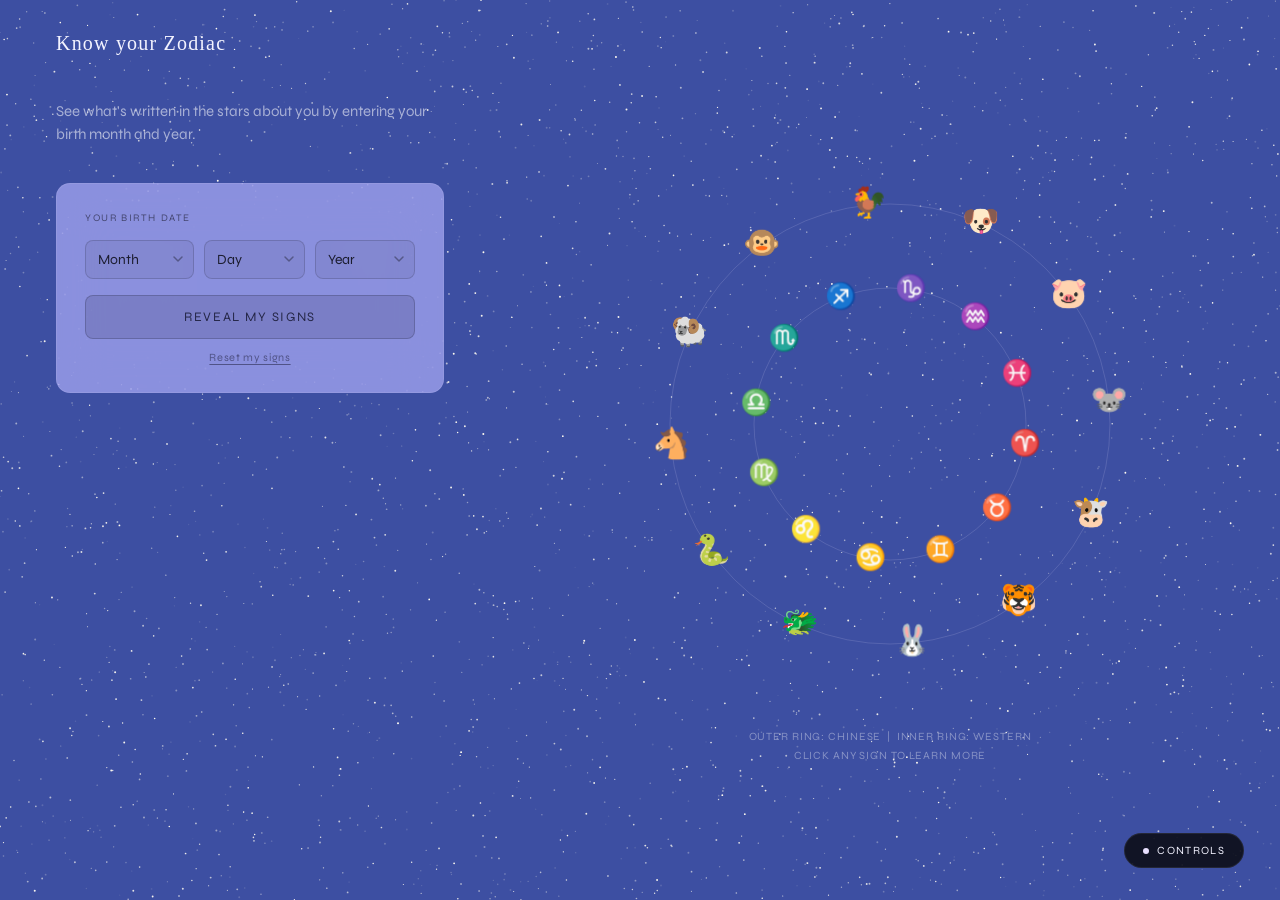
==== commit 2dcffcbb: "tt" ====
--- a/horoscoper.html
+++ b/horoscoper.html
@@ -19,7 +19,7 @@
     --panel-bg: rgba(8, 8, 10, 0.82);
     --panel-border: rgba(255,255,255,0.08);
     --panel-border-hover: rgba(255,255,255,0.18);
-    --text-primary: rgba(255,255,255,0.92);
+    --text-primary: rgb(243, 243, 255);
     --text-muted: rgba(255,255,255,0.38);
     --text-dim: rgba(255,255,255,0.55);
     --accent: #e8e0ff;
@@ -86,7 +86,6 @@
     font-size: 20px;
     font-weight: 300;
     letter-spacing: 0.06em;
-    text-transform: uppercase;
     color: var(--text-primary);
     font-family: 'NyghtSerif', serif;
     user-select: none;
@@ -112,7 +111,7 @@
 
   /* ── Birth input card ── */
   .birth-card {
-    background: rgba(255,255,255,0.55);
+    background: rgba(182, 180, 255, 0.643);
     border: 1px solid var(--panel-border);
     border-radius: var(--radius);
     backdrop-filter: blur(24px);
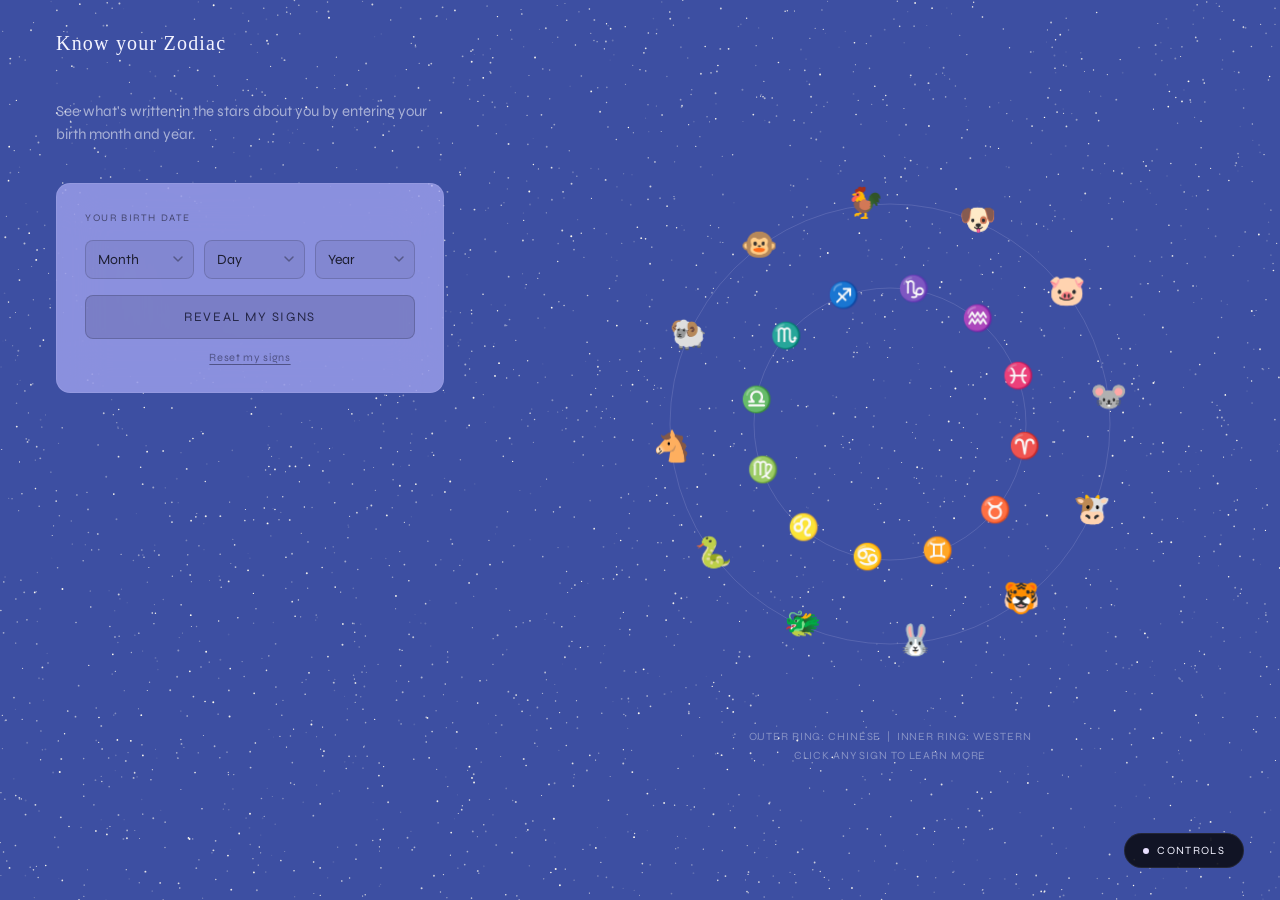
==== commit 3ff7827c: "f" ====
--- a/horoscoper.html
+++ b/horoscoper.html
@@ -4,890 +4,13 @@
 <meta charset="UTF-8">
 <meta name="viewport" content="width=device-width, initial-scale=1.0">
 <title>Know your Zodiac</title>
+<link rel="stylesheet" href="css/style.css">
 <link rel="preconnect" href="https://fonts.googleapis.com">
 <link href="https://fonts.googleapis.com/css2?family=DM+Mono:wght@300;400;500&family=Syne:wght@400;500;600;700;800&display=swap" rel="stylesheet">
+
 <style>
-  @font-face {
-    font-family: 'NyghtSerif';
-    src: "NyghtSerif-Light.otf";
-    font-weight: 300;
-    font-style: normal;
-  }
-  *, *::before, *::after { box-sizing: border-box; margin: 0; padding: 0; }
-
-  :root {
-    --panel-bg: rgba(8, 8, 10, 0.82);
-    --panel-border: rgba(255,255,255,0.08);
-    --panel-border-hover: rgba(255,255,255,0.18);
-    --text-primary: rgb(243, 243, 255);
-    --text-muted: rgba(255,255,255,0.38);
-    --text-dim: rgba(255,255,255,0.55);
-    --accent: #e8e0ff;
-    --track-bg: rgba(255,255,255,0.1);
-    --thumb-color: #ffffff;
-    --radius: 14px;
-    --radius-sm: 8px;
-  }
-
-  html, body {
-    width: 100%; height: 100%;
-    overflow: hidden;
-    background: #3D4FA2;
-    font-family: 'Syne', sans-serif;
-  }
-
-  canvas#bgCanvas {
-    position: fixed;
-    inset: 0;
-    width: 100%;
-    height: 100%;
-    display: block;
-    z-index: 0;
-  }
-
-  /* ── Layout ── */
-  .app {
-    position: fixed;
-    inset: 0;
-    display: flex;
-    z-index: 5;
-    pointer-events: none;
-  }
-
-  .left-col {
-    width: 500px;
-    flex-shrink: 0;
-    display: flex;
-    flex-direction: column;
-    justify-content: flex-start;
-    padding: 100px 56px 60px;
-    pointer-events: none;
-    overflow-y: auto;
-    max-height: 100vh;
-    scrollbar-width: none;
-  }
-  .left-col::-webkit-scrollbar { display: none; }
-
-  .right-col {
-    flex: 1;
-    display: flex;
-    flex-direction: column;
-    align-items: center;
-    justify-content: center;
-    gap: 14px;
-    pointer-events: none;
-  }
-
-  /* ── Wordmark ── */
-  .wordmark {
-    position: fixed;
-    top: 32px;
-    left: 56px;
-    font-size: 20px;
-    font-weight: 300;
-    letter-spacing: 0.06em;
-    color: var(--text-primary);
-    font-family: 'NyghtSerif', serif;
-    user-select: none;
-    z-index: 10;
-    pointer-events: none;
-  }
-  .wordmark .star { color: var(--accent); margin-right: 6px; }
-
-  /* ── Left content ── */
-  .left-content {
-    pointer-events: all;
-    width: 100%;
-  }
-
-  .hero-sub {
-    font-size: 15px;
-    font-weight: 400;
-    color: var(--text-dim);
-    line-height: 1.55;
-    margin-bottom: 36px;
-    max-width: 380px;
-  }
-
-  /* ── Birth input card ── */
-  .birth-card {
-    background: rgba(182, 180, 255, 0.643);
-    border: 1px solid var(--panel-border);
-    border-radius: var(--radius);
-    backdrop-filter: blur(24px);
-    -webkit-backdrop-filter: blur(24px);
-    padding: 28px;
-    max-width: 420px;
-  }
-
-  .birth-card-label {
-    font-size: 10px;
-    font-weight: 400;
-    letter-spacing: 0.16em;
-    text-transform: uppercase;
-    color: rgba(10,10,20,0.55);
-    margin-bottom: 16px;
-    font-family: 'Syne', sans-serif;
-  }
-
-  .birth-inputs {
-    display: flex;
-    gap: 10px;
-    margin-bottom: 16px;
-  }
-
-  .birth-inputs select {
-    flex: 1;
-    background: rgba(0,0,0,0.06);
-    border: 1px solid rgba(0,0,0,0.15);
-    border-radius: var(--radius-sm);
-    color: rgba(10,10,20,0.85);
-    font-family: 'Syne', sans-serif;
-    font-size: 14px;
-    font-weight: 400;
-    padding: 10px 12px;
-    outline: none;
-    cursor: pointer;
-    transition: border-color 0.2s, background 0.2s;
-    appearance: none;
-    -webkit-appearance: none;
-    background-image: url("data:image/svg+xml,%3Csvg xmlns='http://www.w3.org/2000/svg' width='10' height='6' viewBox='0 0 10 6'%3E%3Cpath d='M1 1l4 4 4-4' stroke='rgba(0,0,0,0.35)' stroke-width='1.5' fill='none' stroke-linecap='round' stroke-linejoin='round'/%3E%3C/svg%3E");
-    background-repeat: no-repeat;
-    background-position: right 10px center;
-    padding-right: 28px;
-  }
-  .birth-inputs select:hover {
-    border-color: rgba(0,0,0,0.25);
-    background-color: rgba(0,0,0,0.08);
-  }
-  .birth-inputs select option {
-    background: #1a1a2e;
-    color: var(--text-primary);
-  }
-
-  .reveal-btn {
-    width: 100%;
-    padding: 13px;
-    background: rgba(10,10,30,0.12);
-    border: 1px solid rgba(10,10,30,0.2);
-    border-radius: var(--radius-sm);
-    color: rgba(10,10,30,0.75);
-    font-family: 'Syne', sans-serif;
-    font-size: 13px;
-    font-weight: 400;
-    letter-spacing: 0.12em;
-    text-transform: uppercase;
-    cursor: pointer;
-    transition: background 0.2s, border-color 0.2s, transform 0.15s;
-  }
-  .reveal-btn:hover {
-    background: rgba(10,10,30,0.2);
-    border-color: rgba(232, 224, 255, 0.45);
-    transform: translateY(-1px);
-  }
-  .reveal-btn:active { transform: translateY(0); }
-
-  /* ── Result card ── */
-  .result-card {
-    background: var(--panel-bg);
-    border: 1px solid var(--panel-border);
-    border-radius: var(--radius);
-    backdrop-filter: blur(24px);
-    -webkit-backdrop-filter: blur(24px);
-    padding: 20px 24px;
-    max-width: 420px;
-    width: 100%;
-    display: none;
-    margin-top: 12px;
-  }
-  .result-card.visible { display: block; }
-
-  .result-row {
-    display: flex;
-    align-items: center;
-    gap: 14px;
-    padding: 10px 0;
-  }
-  .result-row + .result-row {
-    border-top: 1px solid var(--panel-border);
-  }
-  .result-emoji {
-    font-size: 28px;
-    line-height: 1;
-    flex-shrink: 0;
-  }
-  .result-info { flex: 1; }
-  .result-type {
-    font-size: 10px;
-    font-weight: 400;
-    letter-spacing: 0.14em;
-    text-transform: uppercase;
-    color: var(--text-muted);
-    margin-bottom: 3px;
-  }
-  .result-name {
-    font-size: 18px;
-    font-weight: 400;
-    color: var(--text-primary);
-    letter-spacing: 0.01em;
-  }
-  .result-dates {
-    font-size: 11px;
-    color: var(--text-muted);
-    margin-top: 2px;
-  }
-
-  /* ── Right: Zodiac canvas ── */
-  .zodiac-wrap {
-    pointer-events: all;
-    display: flex;
-    flex-direction: column;
-    align-items: center;
-    gap: 14px;
-  }
-
-  #zodiacCanvas {
-    display: block;
-    cursor: pointer;
-  }
-
-  .zodiac-caption {
-    font-size: 11px;
-    font-weight: 400;
-    letter-spacing: 0.08em;
-    text-transform: uppercase;
-    color: var(--text-muted);
-    text-align: center;
-    line-height: 1.7;
-    font-family: 'Syne', sans-serif;
-  }
-
-  /* ── Tooltip ── */
-  .tooltip {
-    position: fixed;
-    background: var(--panel-bg);
-    border: 1px solid var(--panel-border);
-    border-radius: var(--radius-sm);
-    backdrop-filter: blur(20px);
-    -webkit-backdrop-filter: blur(20px);
-    padding: 10px 14px;
-    pointer-events: none;
-    opacity: 0;
-    transition: opacity 0.15s;
-    z-index: 100;
-    max-width: 200px;
-  }
-  .tooltip.visible { opacity: 1; }
-  .tooltip-sign {
-    font-size: 18px;
-    margin-bottom: 4px;
-  }
-  .tooltip-name {
-    font-size: 13px;
-    font-weight: 400;
-    color: var(--text-primary);
-    margin-bottom: 2px;
-  }
-  .tooltip-desc {
-    font-size: 11px;
-    color: var(--text-muted);
-    line-height: 1.5;
-  }
-
-  /* ── Reset link ── */
-  .reset-link {
-    display: block;
-    margin-top: 12px;
-    font-size: 11px;
-    font-family: 'Syne', sans-serif;
-    color: rgba(10,10,30,0.45);
-    text-decoration: underline;
-    text-underline-offset: 3px;
-    cursor: pointer;
-    background: none;
-    border: none;
-    padding: 0;
-    letter-spacing: 0.06em;
-    transition: color 0.2s;
-    text-align: center;
-    width: 100%;
-  }
-  .reset-link:hover { color: rgba(10,10,30,0.7); }
-
-  /* ── Combined reading card ── */
-  .combined-card {
-    background: var(--panel-bg);
-    border: 1px solid var(--panel-border);
-    border-radius: var(--radius);
-    backdrop-filter: blur(24px);
-    -webkit-backdrop-filter: blur(24px);
-    padding: 20px 24px;
-    max-width: 420px;
-    width: 100%;
-    display: none;
-    margin-top: 12px;
-  }
-  .combined-card.visible { display: block; }
-  .combined-section-label {
-    font-size: 9px;
-    font-weight: 400;
-    letter-spacing: 0.18em;
-    text-transform: uppercase;
-    color: var(--text-muted);
-    margin-bottom: 9px;
-    font-family: 'Syne', sans-serif;
-  }
-  .combined-tags {
-    display: flex;
-    flex-wrap: wrap;
-    gap: 7px;
-    margin-bottom: 14px;
-  }
-  .combined-tag {
-    font-size: 11px;
-    font-family: 'Syne', sans-serif;
-    color: var(--text-dim);
-    background: rgba(255,255,255,0.06);
-    border: 1px solid var(--panel-border);
-    border-radius: 100px;
-    padding: 4px 12px;
-  }
-  .combined-divider {
-    height: 1px;
-    background: var(--panel-border);
-    margin: 0 0 14px;
-  }
-  .combined-lucky {
-    display: flex;
-    gap: 20px;
-    margin-bottom: 14px;
-  }
-  .combined-lucky-group { flex: 1; }
-  .combined-lucky-items {
-    display: flex;
-    flex-wrap: wrap;
-    gap: 6px;
-    margin-top: 6px;
-  }
-  .combined-fortune {
-    font-size: 12px;
-    font-family: 'Syne', sans-serif;
-    color: var(--text-dim);
-    line-height: 1.75;
-    font-style: italic;
-  }
-
-  /* ── Sign detail panel ── */
-  .sign-panel-overlay {
-    position: fixed;
-    inset: 0;
-    z-index: 50;
-    pointer-events: none;
-    display: block;
-    opacity: 0;
-    transition: opacity 0.22s ease, background 0.22s ease;
-  }
-  .sign-panel-overlay.visible {
-    pointer-events: all;
-    opacity: 1;
-  }
-
-  .sign-panel {
-    position: fixed;
-    top: 50%;
-    right: 40px;
-    transform: translateY(-50%) translateX(20px);
-    width: 300px;
-    background: var(--panel-bg);
-    border: 1px solid var(--panel-border);
-    border-radius: var(--radius);
-    backdrop-filter: blur(28px);
-    -webkit-backdrop-filter: blur(28px);
-    z-index: 51;
-    pointer-events: all;
-    opacity: 0;
-    transition: opacity 0.22s ease, transform 0.22s ease;
-    overflow: hidden;
-  }
-  .sign-panel.visible {
-    opacity: 1;
-    transform: translateY(-50%) translateX(0);
-  }
-
-  .sign-panel-header {
-    padding: 20px 20px 14px;
-    display: flex;
-    align-items: flex-start;
-    justify-content: space-between;
-    gap: 12px;
-  }
-  .sign-panel-icon { font-size: 36px; line-height: 1; flex-shrink: 0; }
-  .sign-panel-meta { flex: 1; }
-  .sign-panel-type {
-    font-size: 9px;
-    letter-spacing: 0.18em;
-    text-transform: uppercase;
-    color: var(--text-muted);
-    margin-bottom: 3px;
-    font-family: 'Syne', sans-serif;
-  }
-  .sign-panel-name {
-    font-size: 20px;
-    font-weight: 600;
-    color: var(--text-primary);
-    font-family: 'Syne', sans-serif;
-    line-height: 1.1;
-  }
-  .sign-panel-sub {
-    font-size: 11px;
-    color: var(--text-muted);
-    margin-top: 3px;
-    font-family: 'Syne', sans-serif;
-  }
-  .sign-panel-close {
-    background: none;
-    border: none;
-    color: var(--text-muted);
-    font-size: 18px;
-    cursor: pointer;
-    padding: 0;
-    line-height: 1;
-    flex-shrink: 0;
-    transition: color 0.15s;
-    font-family: 'Syne', sans-serif;
-  }
-  .sign-panel-close:hover { color: var(--text-primary); }
-
-  .sign-panel-body {
-    padding: 0 20px 20px;
-    display: flex;
-    flex-direction: column;
-    gap: 14px;
-  }
-  .sign-panel-divider {
-    height: 1px;
-    background: var(--panel-border);
-    margin: 0 -20px;
-  }
-  .sign-panel-section-label {
-    font-size: 9px;
-    letter-spacing: 0.18em;
-    text-transform: uppercase;
-    color: var(--text-muted);
-    margin-bottom: 8px;
-    font-family: 'Syne', sans-serif;
-  }
-  .sign-panel-tags {
-    display: flex;
-    flex-wrap: wrap;
-    gap: 6px;
-  }
-  .sign-panel-tag {
-    font-size: 11px;
-    font-family: 'Syne', sans-serif;
-    color: var(--text-dim);
-    background: rgba(255,255,255,0.06);
-    border: 1px solid var(--panel-border);
-    border-radius: 100px;
-    padding: 3px 10px;
-  }
-  .sign-panel-attr-row {
-    display: flex;
-    flex-direction: column;
-    gap: 7px;
-  }
-  .sign-panel-attr {
-    display: flex;
-    align-items: center;
-    gap: 8px;
-  }
-  .sign-panel-attr-label {
-    font-size: 11px;
-    font-family: 'Syne', sans-serif;
-    color: var(--text-muted);
-    width: 90px;
-    flex-shrink: 0;
-  }
-  .sign-panel-attr-bar-wrap {
-    flex: 1;
-    height: 3px;
-    background: rgba(255,255,255,0.08);
-    border-radius: 2px;
-    overflow: hidden;
-  }
-  .sign-panel-attr-bar {
-    height: 100%;
-    background: rgba(232,224,255,0.55);
-    border-radius: 2px;
-    transition: width 0.6s ease;
-  }
-  .sign-panel-lucky {
-    display: flex;
-    gap: 14px;
-  }
-  .sign-panel-lucky-group { flex: 1; }
-  .sign-panel-lucky-items {
-    display: flex;
-    flex-wrap: wrap;
-    gap: 5px;
-    margin-top: 6px;
-  }
-  .sign-panel-fortune {
-    font-size: 12px;
-    font-family: 'Syne', sans-serif;
-    color: var(--text-dim);
-    line-height: 1.7;
-    font-style: italic;
-  }
-
-  /* ── Toggle button ── */
-  .toggle-btn {
-    position: fixed;
-    bottom: 32px;
-    right: 36px;
-    z-index: 20;
-    background: var(--panel-bg);
-    border: 1px solid var(--panel-border);
-    color: var(--text-primary);
-    font-family: 'Syne', sans-serif;
-    font-size: 11px;
-    letter-spacing: 0.12em;
-    text-transform: uppercase;
-    padding: 10px 18px;
-    border-radius: 100px;
-    cursor: pointer;
-    backdrop-filter: blur(20px);
-    -webkit-backdrop-filter: blur(20px);
-    transition: border-color 0.2s, background 0.2s;
-    display: flex;
-    align-items: center;
-    gap: 8px;
-    pointer-events: all;
-  }
-  .toggle-btn:hover { border-color: var(--panel-border-hover); }
-  .toggle-btn .dot {
-    width: 6px; height: 6px;
-    border-radius: 50%;
-    background: var(--accent);
-    animation: pulse 2s ease-in-out infinite;
-  }
-  @keyframes pulse {
-    0%, 100% { opacity: 1; transform: scale(1); }
-    50% { opacity: 0.4; transform: scale(0.7); }
-  }
-
-  /* ── Control panel ── */
-  .panel {
-    position: fixed;
-    bottom: 84px;
-    right: 36px;
-    width: 300px;
-    background: var(--panel-bg);
-    border: 1px solid var(--panel-border);
-    border-radius: var(--radius);
-    backdrop-filter: blur(24px);
-    -webkit-backdrop-filter: blur(24px);
-    z-index: 10;
-    overflow: hidden;
-    transform-origin: bottom right;
-    transition: opacity 0.25s ease, transform 0.25s ease;
-    pointer-events: all;
-  }
-  .panel.hidden {
-    opacity: 0;
-    transform: scale(0.94) translateY(8px);
-    pointer-events: none;
-    visibility: hidden;
-  }
-
-  .panel-header {
-    padding: 18px 20px 14px;
-    border-bottom: 1px solid var(--panel-border);
-    display: flex;
-    align-items: center;
-    justify-content: space-between;
-  }
-  .panel-title {
-    font-size: 11px;
-    font-family: 'Syne', sans-serif;
-    font-weight: 400;
-    letter-spacing: 0.14em;
-    text-transform: uppercase;
-    color: var(--text-muted);
-  }
-  .panel-reset {
-    font-size: 10px;
-    font-family: 'Syne', sans-serif;
-    letter-spacing: 0.1em;
-    text-transform: uppercase;
-    color: var(--text-muted);
-    background: none;
-    border: none;
-    cursor: pointer;
-    padding: 4px 8px;
-    border-radius: 4px;
-    transition: color 0.2s, background 0.2s;
-  }
-  .panel-reset:hover { color: var(--text-primary); background: rgba(255,255,255,0.06); }
-
-  .panel-body { padding: 16px 20px 20px; display: flex; flex-direction: column; gap: 18px; }
-
-  .control { display: flex; flex-direction: column; gap: 8px; }
-
-  .control-row {
-    display: flex;
-    justify-content: space-between;
-    align-items: baseline;
-  }
-  .control-label {
-    font-size: 12px;
-    font-family: 'Syne', sans-serif;
-    color: var(--text-dim);
-    letter-spacing: 0.06em;
-  }
-  .control-value {
-    font-size: 11px;
-    font-family: 'Syne', sans-serif;
-    color: var(--text-muted);
-    min-width: 32px;
-    text-align: right;
-  }
-
-  input[type=range] {
-    -webkit-appearance: none;
-    appearance: none;
-    width: 100%;
-    height: 2px;
-    background: var(--track-bg);
-    border-radius: 2px;
-    outline: none;
-    cursor: pointer;
-  }
-  input[type=range]::-webkit-slider-thumb {
-    -webkit-appearance: none;
-    width: 14px; height: 14px;
-    border-radius: 50%;
-    background: var(--thumb-color);
-    cursor: pointer;
-    transition: transform 0.15s;
-    box-shadow: 0 0 0 3px rgba(255,255,255,0.08);
-  }
-  input[type=range]:hover::-webkit-slider-thumb { transform: scale(1.2); }
-  input[type=range]::-moz-range-thumb {
-    width: 14px; height: 14px;
-    border-radius: 50%;
-    background: var(--thumb-color);
-    border: none;
-    cursor: pointer;
-  }
-
-  .color-row {
-    display: grid;
-    grid-template-columns: 1fr 1fr;
-    gap: 10px;
-  }
-  .color-control { display: flex; flex-direction: column; gap: 6px; }
-  .color-label {
-    font-size: 11px;
-    font-family: 'Syne', sans-serif;
-    color: var(--text-muted);
-    letter-spacing: 0.06em;
-  }
-  .color-swatch-wrap {
-    position: relative;
-    height: 36px;
-    border-radius: var(--radius-sm);
-    border: 1px solid var(--panel-border);
-    overflow: hidden;
-    cursor: pointer;
-    transition: border-color 0.2s;
-  }
-  .color-swatch-wrap:hover { border-color: var(--panel-border-hover); }
-  .color-swatch-wrap input[type=color] {
-    position: absolute;
-    inset: -4px;
-    width: calc(100% + 8px);
-    height: calc(100% + 8px);
-    border: none;
-    padding: 0;
-    cursor: pointer;
-    opacity: 1;
-  }
-
-  .divider {
-    height: 1px;
-    background: var(--panel-border);
-    margin: 0 -20px;
-  }
-
-  .section-label {
-    font-size: 10px;
-    font-family: 'Syne', sans-serif;
-    font-weight: 400;
-    color: rgba(255,255,255,0.2);
-    letter-spacing: 0.14em;
-    text-transform: uppercase;
-    margin-bottom: -6px;
-  }
-
-  /* ── Desktop/mobile visibility ── */
-  .mobile-only  { display: none; }
-  .desktop-only { display: block; }
-  /* When result/combined cards have desktop-only but no .visible, keep them hidden */
-  .result-card.desktop-only   { display: none; }
-  .combined-card.desktop-only { display: none; }
-  .result-card.desktop-only.visible   { display: block; }
-  .combined-card.desktop-only.visible { display: block; }
-  .mobile-reveal {
-    display: none;
-    width: 100%;
-    max-width: 480px;
-    flex-direction: column;
-    gap: 12px;
-  }
-
-  /* ══════════════════════════════════════
-     RESPONSIVE — tablet & mobile (≤ 768px)
-  ══════════════════════════════════════ */
-  @media (max-width: 768px) {
-
-    /* Body scrollable on mobile */
-    html, body {
-      overflow-y: auto;
-      overflow-x: hidden;
-      height: auto;
-      min-height: 100%;
-    }
-
-    /* App becomes a scrollable column:
-       order: title (wordmark fixed) → hero-sub + birth-card (left-col) → rings (right-col) → results (mobile-reveal) */
-    .app {
-      position: relative;
-      display: flex;
-      flex-direction: column;
-      align-items: center;
-      padding: 88px 20px 120px;
-      gap: 32px;
-      min-height: 100vh;
-    }
-
-    /* Left col full-width, centered — order 1 (after wordmark, before rings) */
-    .left-col {
-      width: 100%;
-      max-width: 560px;
-      padding: 0;
-      overflow-y: visible;
-      max-height: none;
-      justify-content: flex-start;
-      flex-shrink: unset;
-      order: 1;
-    }
-
-    .left-content {
-      width: 100%;
-    }
-
-    .hero-sub {
-      font-size: 15px;
-      text-align: center;
-      max-width: 100%;
-      margin-bottom: 20px;
-    }
-
-    .birth-card {
-      max-width: 100%;
-    }
-
-    .birth-inputs {
-      flex-wrap: wrap;
-    }
-
-    .birth-inputs select {
-      flex: 1 1 calc(50% - 5px);
-      min-width: 0;
-    }
-
-    /* Hide desktop result cards inside left-col on mobile */
-    .desktop-only { display: none !important; }
-
-    /* Right col: zodiac rings — order 2 (after input, before results) */
-    .right-col {
-      order: 2;
-      width: 100%;
-      max-width: 600px;
-      flex: none;
-    }
-
-    /* Mobile reveal section — order 3 (after rings) */
-    .mobile-reveal {
-      display: flex;
-      order: 3;
-    }
-
-    /* Show mobile-only cards only when .visible */
-    .result-card.mobile-only   { display: none; max-width: 100%; margin-top: 0; }
-    .combined-card.mobile-only { display: none; max-width: 100%; margin-top: 0; }
-    .result-card.mobile-only.visible   { display: block; }
-    .combined-card.mobile-only.visible { display: block; }
-
-    /* Wordmark centered on mobile, keep larger */
-    .wordmark {
-      left: 50%;
-      transform: translateX(-50%);
-      font-size: 20px;
-    }
-
-    /* Sign panel: centered modal on mobile instead of side panel */
-    .sign-panel {
-      position: fixed;
-      top: 50%;
-      left: 50%;
-      right: auto;
-      transform: translate(-50%, -40%) scale(0.96);
-      width: calc(100vw - 40px);
-      max-width: 380px;
-      max-height: 80vh;
-      overflow-y: auto;
-    }
-    .sign-panel.visible {
-      transform: translate(-50%, -50%) scale(1);
-    }
-
-    /* Overlay becomes a dim backdrop on mobile */
-    .sign-panel-overlay.visible {
-      background: rgba(0,0,0,0.55);
-      backdrop-filter: blur(4px);
-      -webkit-backdrop-filter: blur(4px);
-    }
-
-    /* Tooltip disabled on touch — hide it */
-    .tooltip { display: none !important; }
-
-    /* Toggle btn stays fixed bottom-right */
-    .toggle-btn {
-      position: fixed;
-      bottom: 24px;
-      right: 20px;
-      z-index: 200;
-    }
-
-    /* Control panel stays fixed above toggle btn */
-    .panel {
-      position: fixed;
-      bottom: 76px;
-      right: 20px;
-      width: calc(100vw - 40px);
-      max-width: 300px;
-      z-index: 199;
-    }
-  }
-
-  @media (max-width: 480px) {
-    .birth-inputs select {
-      flex: 1 1 100%;
-    }
-  }
 </style>
+
 </head>
 <body>
 
--- a/css/style.css
+++ b/css/style.css
@@ -0,0 +1,880 @@
+@font-face {
+    font-family: 'NyghtSerif';
+    src: "css/NyghtSerif-Light.otf";
+    font-weight: 300;
+    font-style: normal;
+  }
+  *, *::before, *::after { box-sizing: border-box; margin: 0; padding: 0; }
+
+  :root {
+    --panel-bg: rgba(8, 8, 10, 0.82);
+    --panel-border: rgba(255,255,255,0.08);
+    --panel-border-hover: rgba(255,255,255,0.18);
+    --text-primary: rgb(243, 243, 255);
+    --text-muted: rgba(255,255,255,0.38);
+    --text-dim: rgba(255,255,255,0.55);
+    --accent: #e8e0ff;
+    --track-bg: rgba(255,255,255,0.1);
+    --thumb-color: #ffffff;
+    --radius: 14px;
+    --radius-sm: 8px;
+  }
+
+  html, body {
+    width: 100%; height: 100%;
+    overflow: hidden;
+    background: #3D4FA2;
+    font-family: 'Syne', sans-serif;
+  }
+
+  canvas#bgCanvas {
+    position: fixed;
+    inset: 0;
+    width: 100%;
+    height: 100%;
+    display: block;
+    z-index: 0;
+  }
+
+  /* ── Layout ── */
+  .app {
+    position: fixed;
+    inset: 0;
+    display: flex;
+    z-index: 5;
+    pointer-events: none;
+  }
+
+  .left-col {
+    width: 500px;
+    flex-shrink: 0;
+    display: flex;
+    flex-direction: column;
+    justify-content: flex-start;
+    padding: 100px 56px 60px;
+    pointer-events: none;
+    overflow-y: auto;
+    max-height: 100vh;
+    scrollbar-width: none;
+  }
+  .left-col::-webkit-scrollbar { display: none; }
+
+  .right-col {
+    flex: 1;
+    display: flex;
+    flex-direction: column;
+    align-items: center;
+    justify-content: center;
+    gap: 14px;
+    pointer-events: none;
+  }
+
+  /* ── Wordmark ── */
+  .wordmark {
+    position: fixed;
+    top: 32px;
+    left: 56px;
+    font-size: 20px;
+    font-weight: 300;
+    letter-spacing: 0.06em;
+    color: var(--text-primary);
+    font-family: 'NyghtSerif', serif;
+    user-select: none;
+    z-index: 10;
+    pointer-events: none;
+  }
+  .wordmark .star { color: var(--accent); margin-right: 6px; }
+
+  /* ── Left content ── */
+  .left-content {
+    pointer-events: all;
+    width: 100%;
+  }
+
+  .hero-sub {
+    font-size: 15px;
+    font-weight: 400;
+    color: var(--text-dim);
+    line-height: 1.55;
+    margin-bottom: 36px;
+    max-width: 380px;
+  }
+
+  /* ── Birth input card ── */
+  .birth-card {
+    background: rgba(182, 180, 255, 0.643);
+    border: 1px solid var(--panel-border);
+    border-radius: var(--radius);
+    backdrop-filter: blur(24px);
+    -webkit-backdrop-filter: blur(24px);
+    padding: 28px;
+    max-width: 420px;
+  }
+
+  .birth-card-label {
+    font-size: 10px;
+    font-weight: 400;
+    letter-spacing: 0.16em;
+    text-transform: uppercase;
+    color: rgba(10,10,20,0.55);
+    margin-bottom: 16px;
+    font-family: 'Syne', sans-serif;
+  }
+
+  .birth-inputs {
+    display: flex;
+    gap: 10px;
+    margin-bottom: 16px;
+  }
+
+  .birth-inputs select {
+    flex: 1;
+    background: rgba(0,0,0,0.06);
+    border: 1px solid rgba(0,0,0,0.15);
+    border-radius: var(--radius-sm);
+    color: rgba(10,10,20,0.85);
+    font-family: 'Syne', sans-serif;
+    font-size: 14px;
+    font-weight: 400;
+    padding: 10px 12px;
+    outline: none;
+    cursor: pointer;
+    transition: border-color 0.2s, background 0.2s;
+    appearance: none;
+    -webkit-appearance: none;
+    background-image: url("data:image/svg+xml,%3Csvg xmlns='http://www.w3.org/2000/svg' width='10' height='6' viewBox='0 0 10 6'%3E%3Cpath d='M1 1l4 4 4-4' stroke='rgba(0,0,0,0.35)' stroke-width='1.5' fill='none' stroke-linecap='round' stroke-linejoin='round'/%3E%3C/svg%3E");
+    background-repeat: no-repeat;
+    background-position: right 10px center;
+    padding-right: 28px;
+  }
+  .birth-inputs select:hover {
+    border-color: rgba(0,0,0,0.25);
+    background-color: rgba(0,0,0,0.08);
+  }
+  .birth-inputs select option {
+    background: #1a1a2e;
+    color: var(--text-primary);
+  }
+
+  .reveal-btn {
+    width: 100%;
+    padding: 13px;
+    background: rgba(10,10,30,0.12);
+    border: 1px solid rgba(10,10,30,0.2);
+    border-radius: var(--radius-sm);
+    color: rgba(10,10,30,0.75);
+    font-family: 'Syne', sans-serif;
+    font-size: 13px;
+    font-weight: 400;
+    letter-spacing: 0.12em;
+    text-transform: uppercase;
+    cursor: pointer;
+    transition: background 0.2s, border-color 0.2s, transform 0.15s;
+  }
+  .reveal-btn:hover {
+    background: rgba(10,10,30,0.2);
+    border-color: rgba(232, 224, 255, 0.45);
+    transform: translateY(-1px);
+  }
+  .reveal-btn:active { transform: translateY(0); }
+
+  /* ── Result card ── */
+  .result-card {
+    background: var(--panel-bg);
+    border: 1px solid var(--panel-border);
+    border-radius: var(--radius);
+    backdrop-filter: blur(24px);
+    -webkit-backdrop-filter: blur(24px);
+    padding: 20px 24px;
+    max-width: 420px;
+    width: 100%;
+    display: none;
+    margin-top: 12px;
+  }
+  .result-card.visible { display: block; }
+
+  .result-row {
+    display: flex;
+    align-items: center;
+    gap: 14px;
+    padding: 10px 0;
+  }
+  .result-row + .result-row {
+    border-top: 1px solid var(--panel-border);
+  }
+  .result-emoji {
+    font-size: 28px;
+    line-height: 1;
+    flex-shrink: 0;
+  }
+  .result-info { flex: 1; }
+  .result-type {
+    font-size: 10px;
+    font-weight: 400;
+    letter-spacing: 0.14em;
+    text-transform: uppercase;
+    color: var(--text-muted);
+    margin-bottom: 3px;
+  }
+  .result-name {
+    font-size: 18px;
+    font-weight: 400;
+    color: var(--text-primary);
+    letter-spacing: 0.01em;
+  }
+  .result-dates {
+    font-size: 11px;
+    color: var(--text-muted);
+    margin-top: 2px;
+  }
+
+  /* ── Right: Zodiac canvas ── */
+  .zodiac-wrap {
+    pointer-events: all;
+    display: flex;
+    flex-direction: column;
+    align-items: center;
+    gap: 14px;
+  }
+
+  #zodiacCanvas {
+    display: block;
+    cursor: pointer;
+  }
+
+  .zodiac-caption {
+    font-size: 11px;
+    font-weight: 400;
+    letter-spacing: 0.08em;
+    text-transform: uppercase;
+    color: var(--text-muted);
+    text-align: center;
+    line-height: 1.7;
+    font-family: 'Syne', sans-serif;
+  }
+
+  /* ── Tooltip ── */
+  .tooltip {
+    position: fixed;
+    background: var(--panel-bg);
+    border: 1px solid var(--panel-border);
+    border-radius: var(--radius-sm);
+    backdrop-filter: blur(20px);
+    -webkit-backdrop-filter: blur(20px);
+    padding: 10px 14px;
+    pointer-events: none;
+    opacity: 0;
+    transition: opacity 0.15s;
+    z-index: 100;
+    max-width: 200px;
+  }
+  .tooltip.visible { opacity: 1; }
+  .tooltip-sign {
+    font-size: 18px;
+    margin-bottom: 4px;
+  }
+  .tooltip-name {
+    font-size: 13px;
+    font-weight: 400;
+    color: var(--text-primary);
+    margin-bottom: 2px;
+  }
+  .tooltip-desc {
+    font-size: 11px;
+    color: var(--text-muted);
+    line-height: 1.5;
+  }
+
+  /* ── Reset link ── */
+  .reset-link {
+    display: block;
+    margin-top: 12px;
+    font-size: 11px;
+    font-family: 'Syne', sans-serif;
+    color: rgba(10,10,30,0.45);
+    text-decoration: underline;
+    text-underline-offset: 3px;
+    cursor: pointer;
+    background: none;
+    border: none;
+    padding: 0;
+    letter-spacing: 0.06em;
+    transition: color 0.2s;
+    text-align: center;
+    width: 100%;
+  }
+  .reset-link:hover { color: rgba(10,10,30,0.7); }
+
+  /* ── Combined reading card ── */
+  .combined-card {
+    background: var(--panel-bg);
+    border: 1px solid var(--panel-border);
+    border-radius: var(--radius);
+    backdrop-filter: blur(24px);
+    -webkit-backdrop-filter: blur(24px);
+    padding: 20px 24px;
+    max-width: 420px;
+    width: 100%;
+    display: none;
+    margin-top: 12px;
+  }
+  .combined-card.visible { display: block; }
+  .combined-section-label {
+    font-size: 9px;
+    font-weight: 400;
+    letter-spacing: 0.18em;
+    text-transform: uppercase;
+    color: var(--text-muted);
+    margin-bottom: 9px;
+    font-family: 'Syne', sans-serif;
+  }
+  .combined-tags {
+    display: flex;
+    flex-wrap: wrap;
+    gap: 7px;
+    margin-bottom: 14px;
+  }
+  .combined-tag {
+    font-size: 11px;
+    font-family: 'Syne', sans-serif;
+    color: var(--text-dim);
+    background: rgba(255,255,255,0.06);
+    border: 1px solid var(--panel-border);
+    border-radius: 100px;
+    padding: 4px 12px;
+  }
+  .combined-divider {
+    height: 1px;
+    background: var(--panel-border);
+    margin: 0 0 14px;
+  }
+  .combined-lucky {
+    display: flex;
+    gap: 20px;
+    margin-bottom: 14px;
+  }
+  .combined-lucky-group { flex: 1; }
+  .combined-lucky-items {
+    display: flex;
+    flex-wrap: wrap;
+    gap: 6px;
+    margin-top: 6px;
+  }
+  .combined-fortune {
+    font-size: 12px;
+    font-family: 'Syne', sans-serif;
+    color: var(--text-dim);
+    line-height: 1.75;
+    font-style: italic;
+  }
+
+  /* ── Sign detail panel ── */
+  .sign-panel-overlay {
+    position: fixed;
+    inset: 0;
+    z-index: 50;
+    pointer-events: none;
+    display: block;
+    opacity: 0;
+    transition: opacity 0.22s ease, background 0.22s ease;
+  }
+  .sign-panel-overlay.visible {
+    pointer-events: all;
+    opacity: 1;
+  }
+
+  .sign-panel {
+    position: fixed;
+    top: 50%;
+    right: 40px;
+    transform: translateY(-50%) translateX(20px);
+    width: 300px;
+    background: var(--panel-bg);
+    border: 1px solid var(--panel-border);
+    border-radius: var(--radius);
+    backdrop-filter: blur(28px);
+    -webkit-backdrop-filter: blur(28px);
+    z-index: 51;
+    pointer-events: all;
+    opacity: 0;
+    transition: opacity 0.22s ease, transform 0.22s ease;
+    overflow: hidden;
+  }
+  .sign-panel.visible {
+    opacity: 1;
+    transform: translateY(-50%) translateX(0);
+  }
+
+  .sign-panel-header {
+    padding: 20px 20px 14px;
+    display: flex;
+    align-items: flex-start;
+    justify-content: space-between;
+    gap: 12px;
+  }
+  .sign-panel-icon { font-size: 36px; line-height: 1; flex-shrink: 0; }
+  .sign-panel-meta { flex: 1; }
+  .sign-panel-type {
+    font-size: 9px;
+    letter-spacing: 0.18em;
+    text-transform: uppercase;
+    color: var(--text-muted);
+    margin-bottom: 3px;
+    font-family: 'Syne', sans-serif;
+  }
+  .sign-panel-name {
+    font-size: 20px;
+    font-weight: 600;
+    color: var(--text-primary);
+    font-family: 'Syne', sans-serif;
+    line-height: 1.1;
+  }
+  .sign-panel-sub {
+    font-size: 11px;
+    color: var(--text-muted);
+    margin-top: 3px;
+    font-family: 'Syne', sans-serif;
+  }
+  .sign-panel-close {
+    background: none;
+    border: none;
+    color: var(--text-muted);
+    font-size: 18px;
+    cursor: pointer;
+    padding: 0;
+    line-height: 1;
+    flex-shrink: 0;
+    transition: color 0.15s;
+    font-family: 'Syne', sans-serif;
+  }
+  .sign-panel-close:hover { color: var(--text-primary); }
+
+  .sign-panel-body {
+    padding: 0 20px 20px;
+    display: flex;
+    flex-direction: column;
+    gap: 14px;
+  }
+  .sign-panel-divider {
+    height: 1px;
+    background: var(--panel-border);
+    margin: 0 -20px;
+  }
+  .sign-panel-section-label {
+    font-size: 9px;
+    letter-spacing: 0.18em;
+    text-transform: uppercase;
+    color: var(--text-muted);
+    margin-bottom: 8px;
+    font-family: 'Syne', sans-serif;
+  }
+  .sign-panel-tags {
+    display: flex;
+    flex-wrap: wrap;
+    gap: 6px;
+  }
+  .sign-panel-tag {
+    font-size: 11px;
+    font-family: 'Syne', sans-serif;
+    color: var(--text-dim);
+    background: rgba(255,255,255,0.06);
+    border: 1px solid var(--panel-border);
+    border-radius: 100px;
+    padding: 3px 10px;
+  }
+  .sign-panel-attr-row {
+    display: flex;
+    flex-direction: column;
+    gap: 7px;
+  }
+  .sign-panel-attr {
+    display: flex;
+    align-items: center;
+    gap: 8px;
+  }
+  .sign-panel-attr-label {
+    font-size: 11px;
+    font-family: 'Syne', sans-serif;
+    color: var(--text-muted);
+    width: 90px;
+    flex-shrink: 0;
+  }
+  .sign-panel-attr-bar-wrap {
+    flex: 1;
+    height: 3px;
+    background: rgba(255,255,255,0.08);
+    border-radius: 2px;
+    overflow: hidden;
+  }
+  .sign-panel-attr-bar {
+    height: 100%;
+    background: rgba(232,224,255,0.55);
+    border-radius: 2px;
+    transition: width 0.6s ease;
+  }
+  .sign-panel-lucky {
+    display: flex;
+    gap: 14px;
+  }
+  .sign-panel-lucky-group { flex: 1; }
+  .sign-panel-lucky-items {
+    display: flex;
+    flex-wrap: wrap;
+    gap: 5px;
+    margin-top: 6px;
+  }
+  .sign-panel-fortune {
+    font-size: 12px;
+    font-family: 'Syne', sans-serif;
+    color: var(--text-dim);
+    line-height: 1.7;
+    font-style: italic;
+  }
+
+  /* ── Toggle button ── */
+  .toggle-btn {
+    position: fixed;
+    bottom: 32px;
+    right: 36px;
+    z-index: 20;
+    background: var(--panel-bg);
+    border: 1px solid var(--panel-border);
+    color: var(--text-primary);
+    font-family: 'Syne', sans-serif;
+    font-size: 11px;
+    letter-spacing: 0.12em;
+    text-transform: uppercase;
+    padding: 10px 18px;
+    border-radius: 100px;
+    cursor: pointer;
+    backdrop-filter: blur(20px);
+    -webkit-backdrop-filter: blur(20px);
+    transition: border-color 0.2s, background 0.2s;
+    display: flex;
+    align-items: center;
+    gap: 8px;
+    pointer-events: all;
+  }
+  .toggle-btn:hover { border-color: var(--panel-border-hover); }
+  .toggle-btn .dot {
+    width: 6px; height: 6px;
+    border-radius: 50%;
+    background: var(--accent);
+    animation: pulse 2s ease-in-out infinite;
+  }
+  @keyframes pulse {
+    0%, 100% { opacity: 1; transform: scale(1); }
+    50% { opacity: 0.4; transform: scale(0.7); }
+  }
+
+  /* ── Control panel ── */
+  .panel {
+    position: fixed;
+    bottom: 84px;
+    right: 36px;
+    width: 300px;
+    background: var(--panel-bg);
+    border: 1px solid var(--panel-border);
+    border-radius: var(--radius);
+    backdrop-filter: blur(24px);
+    -webkit-backdrop-filter: blur(24px);
+    z-index: 10;
+    overflow: hidden;
+    transform-origin: bottom right;
+    transition: opacity 0.25s ease, transform 0.25s ease;
+    pointer-events: all;
+  }
+  .panel.hidden {
+    opacity: 0;
+    transform: scale(0.94) translateY(8px);
+    pointer-events: none;
+    visibility: hidden;
+  }
+
+  .panel-header {
+    padding: 18px 20px 14px;
+    border-bottom: 1px solid var(--panel-border);
+    display: flex;
+    align-items: center;
+    justify-content: space-between;
+  }
+  .panel-title {
+    font-size: 11px;
+    font-family: 'Syne', sans-serif;
+    font-weight: 400;
+    letter-spacing: 0.14em;
+    text-transform: uppercase;
+    color: var(--text-muted);
+  }
+  .panel-reset {
+    font-size: 10px;
+    font-family: 'Syne', sans-serif;
+    letter-spacing: 0.1em;
+    text-transform: uppercase;
+    color: var(--text-muted);
+    background: none;
+    border: none;
+    cursor: pointer;
+    padding: 4px 8px;
+    border-radius: 4px;
+    transition: color 0.2s, background 0.2s;
+  }
+  .panel-reset:hover { color: var(--text-primary); background: rgba(255,255,255,0.06); }
+
+  .panel-body { padding: 16px 20px 20px; display: flex; flex-direction: column; gap: 18px; }
+
+  .control { display: flex; flex-direction: column; gap: 8px; }
+
+  .control-row {
+    display: flex;
+    justify-content: space-between;
+    align-items: baseline;
+  }
+  .control-label {
+    font-size: 12px;
+    font-family: 'Syne', sans-serif;
+    color: var(--text-dim);
+    letter-spacing: 0.06em;
+  }
+  .control-value {
+    font-size: 11px;
+    font-family: 'Syne', sans-serif;
+    color: var(--text-muted);
+    min-width: 32px;
+    text-align: right;
+  }
+
+  input[type=range] {
+    -webkit-appearance: none;
+    appearance: none;
+    width: 100%;
+    height: 2px;
+    background: var(--track-bg);
+    border-radius: 2px;
+    outline: none;
+    cursor: pointer;
+  }
+  input[type=range]::-webkit-slider-thumb {
+    -webkit-appearance: none;
+    width: 14px; height: 14px;
+    border-radius: 50%;
+    background: var(--thumb-color);
+    cursor: pointer;
+    transition: transform 0.15s;
+    box-shadow: 0 0 0 3px rgba(255,255,255,0.08);
+  }
+  input[type=range]:hover::-webkit-slider-thumb { transform: scale(1.2); }
+  input[type=range]::-moz-range-thumb {
+    width: 14px; height: 14px;
+    border-radius: 50%;
+    background: var(--thumb-color);
+    border: none;
+    cursor: pointer;
+  }
+
+  .color-row {
+    display: grid;
+    grid-template-columns: 1fr 1fr;
+    gap: 10px;
+  }
+  .color-control { display: flex; flex-direction: column; gap: 6px; }
+  .color-label {
+    font-size: 11px;
+    font-family: 'Syne', sans-serif;
+    color: var(--text-muted);
+    letter-spacing: 0.06em;
+  }
+  .color-swatch-wrap {
+    position: relative;
+    height: 36px;
+    border-radius: var(--radius-sm);
+    border: 1px solid var(--panel-border);
+    overflow: hidden;
+    cursor: pointer;
+    transition: border-color 0.2s;
+  }
+  .color-swatch-wrap:hover { border-color: var(--panel-border-hover); }
+  .color-swatch-wrap input[type=color] {
+    position: absolute;
+    inset: -4px;
+    width: calc(100% + 8px);
+    height: calc(100% + 8px);
+    border: none;
+    padding: 0;
+    cursor: pointer;
+    opacity: 1;
+  }
+
+  .divider {
+    height: 1px;
+    background: var(--panel-border);
+    margin: 0 -20px;
+  }
+
+  .section-label {
+    font-size: 10px;
+    font-family: 'Syne', sans-serif;
+    font-weight: 400;
+    color: rgba(255,255,255,0.2);
+    letter-spacing: 0.14em;
+    text-transform: uppercase;
+    margin-bottom: -6px;
+  }
+
+  /* ── Desktop/mobile visibility ── */
+  .mobile-only  { display: none; }
+  .desktop-only { display: block; }
+  /* When result/combined cards have desktop-only but no .visible, keep them hidden */
+  .result-card.desktop-only   { display: none; }
+  .combined-card.desktop-only { display: none; }
+  .result-card.desktop-only.visible   { display: block; }
+  .combined-card.desktop-only.visible { display: block; }
+  .mobile-reveal {
+    display: none;
+    width: 100%;
+    max-width: 480px;
+    flex-direction: column;
+    gap: 12px;
+  }
+
+  /* ══════════════════════════════════════
+     RESPONSIVE — tablet & mobile (≤ 768px)
+  ══════════════════════════════════════ */
+  @media (max-width: 768px) {
+
+    /* Body scrollable on mobile */
+    html, body {
+      overflow-y: auto;
+      overflow-x: hidden;
+      height: auto;
+      min-height: 100%;
+    }
+
+    /* App becomes a scrollable column:
+       order: title (wordmark fixed) → hero-sub + birth-card (left-col) → rings (right-col) → results (mobile-reveal) */
+    .app {
+      position: relative;
+      display: flex;
+      flex-direction: column;
+      align-items: center;
+      padding: 88px 20px 120px;
+      gap: 32px;
+      min-height: 100vh;
+    }
+
+    /* Left col full-width, centered — order 1 (after wordmark, before rings) */
+    .left-col {
+      width: 100%;
+      max-width: 560px;
+      padding: 0;
+      overflow-y: visible;
+      max-height: none;
+      justify-content: flex-start;
+      flex-shrink: unset;
+      order: 1;
+    }
+
+    .left-content {
+      width: 100%;
+    }
+
+    .hero-sub {
+      font-size: 15px;
+      text-align: center;
+      max-width: 100%;
+      margin-bottom: 20px;
+    }
+
+    .birth-card {
+      max-width: 100%;
+    }
+
+    .birth-inputs {
+      flex-wrap: wrap;
+    }
+
+    .birth-inputs select {
+      flex: 1 1 calc(50% - 5px);
+      min-width: 0;
+    }
+
+    /* Hide desktop result cards inside left-col on mobile */
+    .desktop-only { display: none !important; }
+
+    /* Right col: zodiac rings — order 2 (after input, before results) */
+    .right-col {
+      order: 2;
+      width: 100%;
+      max-width: 600px;
+      flex: none;
+    }
+
+    /* Mobile reveal section — order 3 (after rings) */
+    .mobile-reveal {
+      display: flex;
+      order: 3;
+    }
+
+    /* Show mobile-only cards only when .visible */
+    .result-card.mobile-only   { display: none; max-width: 100%; margin-top: 0; }
+    .combined-card.mobile-only { display: none; max-width: 100%; margin-top: 0; }
+    .result-card.mobile-only.visible   { display: block; }
+    .combined-card.mobile-only.visible { display: block; }
+
+    /* Wordmark centered on mobile, keep larger */
+    .wordmark {
+      left: 50%;
+      transform: translateX(-50%);
+      font-size: 20px;
+    }
+
+    /* Sign panel: centered modal on mobile instead of side panel */
+    .sign-panel {
+      position: fixed;
+      top: 50%;
+      left: 50%;
+      right: auto;
+      transform: translate(-50%, -40%) scale(0.96);
+      width: calc(100vw - 40px);
+      max-width: 380px;
+      max-height: 80vh;
+      overflow-y: auto;
+    }
+    .sign-panel.visible {
+      transform: translate(-50%, -50%) scale(1);
+    }
+
+    /* Overlay becomes a dim backdrop on mobile */
+    .sign-panel-overlay.visible {
+      background: rgba(0,0,0,0.55);
+      backdrop-filter: blur(4px);
+      -webkit-backdrop-filter: blur(4px);
+    }
+
+    /* Tooltip disabled on touch — hide it */
+    .tooltip { display: none !important; }
+
+    /* Toggle btn stays fixed bottom-right */
+    .toggle-btn {
+      position: fixed;
+      bottom: 24px;
+      right: 20px;
+      z-index: 200;
+    }
+
+    /* Control panel stays fixed above toggle btn */
+    .panel {
+      position: fixed;
+      bottom: 76px;
+      right: 20px;
+      width: calc(100vw - 40px);
+      max-width: 300px;
+      z-index: 199;
+    }
+  }
+
+  @media (max-width: 480px) {
+    .birth-inputs select {
+      flex: 1 1 100%;
+    }
+  }
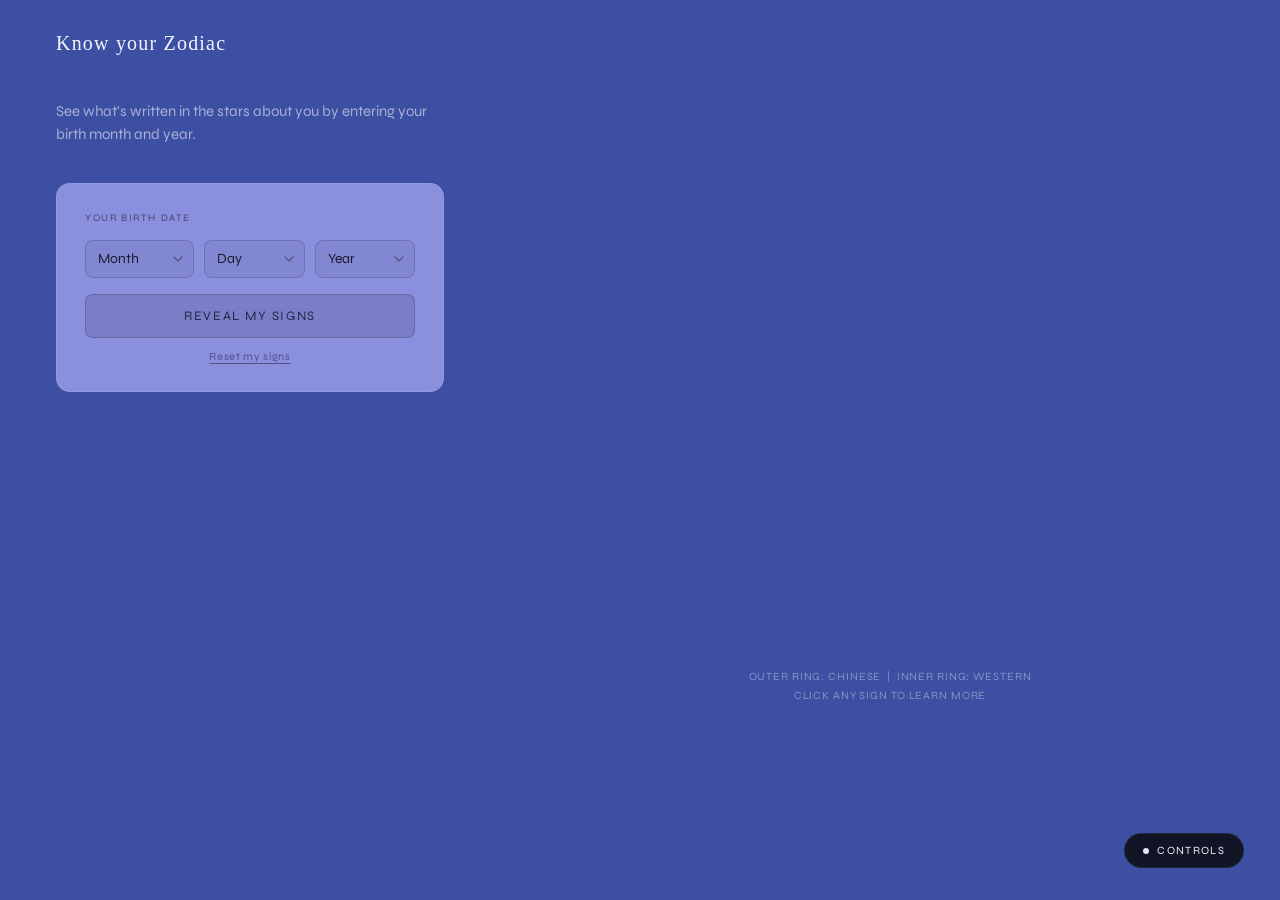
==== commit 25186f2e: "Update horoscoper.html" ====
--- a/horoscoper.html
+++ b/horoscoper.html
@@ -266,1095 +266,6 @@
   Controls
 </button>
 
-<script>
-/* ═══════════════════════════════════════════
-   SPARKLE BACKGROUND
-═══════════════════════════════════════════ */
-(function () {
-  const canvas = document.getElementById('bgCanvas');
-  const ctx = canvas.getContext('2d');
-
-  const VELOCITY_SCALE = 0.08;
-  const DEFAULTS = {
-    density: 0.5, speed: 0.5, flicker: 0.5,
-    minSize: 0.5, maxSize: 1,
-    particleColor: '#FFFBF0', background: '#3D4FA2'
-  };
-
-  let config = { ...DEFAULTS };
-  let particles = [];
-  let shootingStars = [];
-  let rafId = null;
-  let lastTime = 0;
-  let shootingStarTimer = 0;
-
-  function parseHex(hex) {
-    return {
-      r: parseInt(hex.slice(1,3),16)/255,
-      g: parseInt(hex.slice(3,5),16)/255,
-      b: parseInt(hex.slice(5,7),16)/255
-    };
-  }
-
-  function mapDensity(ui) {
-    const t = (Math.max(0.1, Math.min(1, ui)) - 0.1) / 0.9;
-    return 5 + t * 55;
-  }
-
-  function mapFlicker(ui) {
-    const t = (Math.max(0.1, Math.min(1, ui)) - 0.1) / 0.9;
-    return 0.5 + t * 11.5;
-  }
-
-  function initParticles() {
-    const w = canvas.width / (window.devicePixelRatio || 1);
-    const h = canvas.height / (window.devicePixelRatio || 1);
-    const count = Math.floor((w * h) / 10000 * mapDensity(config.density));
-    const vm = config.speed * VELOCITY_SCALE;
-    particles = Array.from({ length: count }, () => ({
-      x: Math.random() * w,
-      y: Math.random() * h,
-      vx: (Math.random() - 0.5) * vm,
-      vy: (Math.random() - 0.5) * vm,
-      size: config.minSize + Math.random() * Math.max(0, config.maxSize - config.minSize),
-      opacity: Math.random(),
-      opacityVel: (Math.random() - 0.5) * 0.04
-    }));
-  }
-
-  function spawnShootingStar(w, h) {
-    const angle = (Math.PI / 6) + Math.random() * (Math.PI / 6);
-    const speed = 6 + Math.random() * 6;
-    const length = 80 + Math.random() * 140;
-    let x, y;
-    if (Math.random() < 0.6) { x = Math.random() * w * 0.85; y = -10; }
-    else { x = -10; y = Math.random() * h * 0.45; }
-    shootingStars.push({ x, y, vx: Math.cos(angle) * speed, vy: Math.sin(angle) * speed,
-      length, opacity: 0, life: 0, maxLife: 55 + Math.random() * 40, headSize: 1.2 + Math.random() * 1.2 });
-  }
-
-  function drawShootingStar(s, pc) {
-    const angle = Math.atan2(s.vy, s.vx);
-    const tailX = s.x - Math.cos(angle) * s.length * s.opacity;
-    const tailY = s.y - Math.sin(angle) * s.length * s.opacity;
-    const grad = ctx.createLinearGradient(tailX, tailY, s.x, s.y);
-    const c = `${Math.round(pc.r*255)},${Math.round(pc.g*255)},${Math.round(pc.b*255)}`;
-    grad.addColorStop(0, `rgba(${c},0)`);
-    grad.addColorStop(0.6, `rgba(${c},${s.opacity * 0.45})`);
-    grad.addColorStop(1, `rgba(${c},${s.opacity})`);
-    ctx.save();
-    ctx.globalAlpha = 1;
-    ctx.strokeStyle = grad;
-    ctx.lineWidth = 1.5;
-    ctx.lineCap = 'round';
-    ctx.beginPath();
-    ctx.moveTo(tailX, tailY);
-    ctx.lineTo(s.x, s.y);
-    ctx.stroke();
-    const glow = ctx.createRadialGradient(s.x, s.y, 0, s.x, s.y, s.headSize * 3);
-    glow.addColorStop(0, `rgba(${c},${s.opacity})`);
-    glow.addColorStop(1, `rgba(${c},0)`);
-    ctx.globalAlpha = s.opacity;
-    ctx.fillStyle = glow;
-    ctx.beginPath();
-    ctx.arc(s.x, s.y, s.headSize * 3, 0, Math.PI * 2);
-    ctx.fill();
-    ctx.fillStyle = `rgb(${c})`;
-    ctx.beginPath();
-    ctx.arc(s.x, s.y, s.headSize, 0, Math.PI * 2);
-    ctx.fill();
-    ctx.restore();
-  }
-
-  function resize() {
-    const dpr = window.devicePixelRatio || 1;
-    canvas.width = window.innerWidth * dpr;
-    canvas.height = window.innerHeight * dpr;
-    canvas.style.width = window.innerWidth + 'px';
-    canvas.style.height = window.innerHeight + 'px';
-    ctx.scale(dpr, dpr);
-    initParticles();
-  }
-
-  function animate(now) {
-    const dt = lastTime === 0 ? 1 : Math.min((now - lastTime) / 16.67, 3);
-    lastTime = now;
-    const w = canvas.width / (window.devicePixelRatio || 1);
-    const h = canvas.height / (window.devicePixelRatio || 1);
-    const bg = parseHex(config.background);
-    const pc = parseHex(config.particleColor);
-    const flicker = mapFlicker(config.flicker);
-    ctx.clearRect(0, 0, w, h);
-    ctx.fillStyle = `rgb(${Math.round(bg.r*255)},${Math.round(bg.g*255)},${Math.round(bg.b*255)})`;
-    ctx.fillRect(0, 0, w, h);
-    ctx.fillStyle = `rgb(${Math.round(pc.r*255)},${Math.round(pc.g*255)},${Math.round(pc.b*255)})`;
-    for (const p of particles) {
-      p.x += p.vx * dt; p.y += p.vy * dt;
-      if (p.x < 0) p.x = w; else if (p.x > w) p.x = 0;
-      if (p.y < 0) p.y = h; else if (p.y > h) p.y = 0;
-      p.opacity += p.opacityVel * flicker * 0.5 * dt;
-      if (p.opacity <= 0.1) { p.opacity = 0.1; p.opacityVel = Math.abs(p.opacityVel); }
-      else if (p.opacity >= 1) { p.opacity = 1; p.opacityVel = -Math.abs(p.opacityVel); }
-      ctx.globalAlpha = p.opacity;
-      ctx.beginPath();
-      ctx.arc(p.x, p.y, p.size, 0, Math.PI * 2);
-      ctx.fill();
-    }
-    ctx.globalAlpha = 1;
-    shootingStarTimer += dt;
-    if (shootingStarTimer > 200 + Math.random() * 260) {
-      shootingStarTimer = 0;
-      spawnShootingStar(w, h);
-      if (Math.random() < 0.3) setTimeout(() => spawnShootingStar(w, h), 350 + Math.random() * 500);
-    }
-    for (let i = shootingStars.length - 1; i >= 0; i--) {
-      const s = shootingStars[i];
-      s.x += s.vx * dt; s.y += s.vy * dt; s.life += dt;
-      const progress = s.life / s.maxLife;
-      if (progress < 0.15) s.opacity = progress / 0.15;
-      else if (progress < 0.72) s.opacity = 1;
-      else s.opacity = 1 - (progress - 0.72) / 0.28;
-      s.opacity = Math.max(0, Math.min(1, s.opacity));
-      if (s.life >= s.maxLife || s.x > w + 150 || s.y > h + 150) { shootingStars.splice(i, 1); continue; }
-      drawShootingStar(s, pc);
-    }
-    rafId = requestAnimationFrame(animate);
-  }
-
-  function start() {
-    if (rafId) cancelAnimationFrame(rafId);
-    lastTime = 0;
-    rafId = requestAnimationFrame(animate);
-  }
-
-  function bindRange(id, key, labelId, suffix = '') {
-    const el = document.getElementById(id);
-    const lbl = document.getElementById(labelId);
-    el.addEventListener('input', () => {
-      const v = parseFloat(el.value);
-      config[key] = v;
-      lbl.textContent = v + suffix;
-      if (key === 'density') initParticles();
-      else if (key === 'speed') {
-        const vm = v * VELOCITY_SCALE;
-        particles.forEach(p => { p.vx = (Math.random()-0.5)*vm; p.vy = (Math.random()-0.5)*vm; });
-      } else if (key === 'minSize' || key === 'maxSize') {
-        particles.forEach(p => { p.size = config.minSize + Math.random()*Math.max(0, config.maxSize-config.minSize); });
-      }
-    });
-  }
-
-  bindRange('density','density','density-val');
-  bindRange('speed','speed','speed-val');
-  bindRange('flicker','flicker','flicker-val');
-  bindRange('minsize','minSize','minsize-val','px');
-  bindRange('maxsize','maxSize','maxsize-val','px');
-
-  document.getElementById('pcolor').addEventListener('input', e => { config.particleColor = e.target.value; });
-  document.getElementById('bgcolor').addEventListener('input', e => { config.background = e.target.value; });
-
-  document.getElementById('reset-btn').addEventListener('click', () => {
-    config = { ...DEFAULTS };
-    ['density','speed','flicker','minsize','maxsize'].forEach(id => {
-      const keyMap = {density:'density',speed:'speed',flicker:'flicker',minsize:'minSize',maxsize:'maxSize'};
-      document.getElementById(id).value = DEFAULTS[keyMap[id]];
-    });
-    document.getElementById('density-val').textContent = DEFAULTS.density;
-    document.getElementById('speed-val').textContent = DEFAULTS.speed;
-    document.getElementById('flicker-val').textContent = DEFAULTS.flicker;
-    document.getElementById('minsize-val').textContent = DEFAULTS.minSize + 'px';
-    document.getElementById('maxsize-val').textContent = DEFAULTS.maxSize + 'px';
-    document.getElementById('pcolor').value = DEFAULTS.particleColor;
-    document.getElementById('bgcolor').value = DEFAULTS.background;
-    initParticles();
-  });
-
-  const panel = document.getElementById('panel');
-  const toggleBtn = document.getElementById('toggle-btn');
-  let panelOpen = false; // starts closed
-  toggleBtn.addEventListener('click', () => {
-    panelOpen = !panelOpen;
-    panel.classList.toggle('hidden', !panelOpen);
-    toggleBtn.querySelector('.dot').style.animationPlayState = panelOpen ? 'running' : 'paused';
-  });
-
-  window.addEventListener('resize', resize);
-  resize();
-  start();
-})();
-
-/* ═══════════════════════════════════════════
-   ZODIAC RINGS + BIRTH DATE LOGIC (unified)
-═══════════════════════════════════════════ */
-(function () {
-
-  /* ── Canvas setup ── */
-  const canvas = document.getElementById('zodiacCanvas');
-  const ctx = canvas.getContext('2d');
-  const dpr = window.devicePixelRatio || 1;
-
-  // On mobile (≤768px) let CSS control the size; on desktop use fixed 580px
-  function getZodiacSize() {
-    return window.innerWidth <= 768
-      ? Math.min(520, window.innerWidth - 40)
-      : 580;
-  }
-
-  function initCanvas() {
-    const SIZE = getZodiacSize();
-    canvas.width  = SIZE * dpr;
-    canvas.height = SIZE * dpr;
-    canvas.style.width  = SIZE + 'px';
-    canvas.style.height = SIZE + 'px';
-    ctx.setTransform(dpr, 0, 0, dpr, 0, 0);
-    return SIZE;
-  }
-
-  let SIZE = initCanvas();
-  let cx = SIZE / 2, cy = SIZE / 2;
-
-  // Scale ring radii proportionally to the 580px baseline
-  function getRings(s) {
-    const scale = s / 580;
-    return { outerR: Math.round(220 * scale), innerR: Math.round(136 * scale) };
-  }
-
-  let { outerR, innerR } = getRings(SIZE);
-  const n = 12;
-  const TOP = -Math.PI / 2;
-
-  /* ── Sign data ── */
-  // Outer ring: Chinese. Index 0 = Rat (base year 2020).
-  const chineseSigns = [
-    { emoji: '🐭', name: 'Rat',     desc: 'Quick-witted, resourceful, versatile',
-      personality: ['Clever & resourceful', 'Charming wit', 'Ambitious drive'],
-      attributes: [['Ingenuity', 88], ['Adaptability', 82], ['Charisma', 80], ['Wisdom', 70], ['Fortune', 78]],
-      colors: ['Blue', 'Gold', 'Green'], numbers: [2, 3, 11],
-      fortune: 'Your cleverness opens doors others cannot even see. Connections you nurture now return as golden opportunities — trust the network you have built.' },
-    { emoji: '🐮', name: 'Ox',      desc: 'Diligent, dependable, strong',
-      personality: ['Steadfast & reliable', 'Quietly determined', 'Deeply honest'],
-      attributes: [['Endurance', 92], ['Dependability', 88], ['Strength', 85], ['Wisdom', 74], ['Fortune', 70]],
-      colors: ['Yellow', 'White', 'Green'], numbers: [1, 4, 10],
-      fortune: 'What you have quietly built is about to bear fruit. Steadiness is your superpower — the harvest season arrives for your long-tended fields.' },
-    { emoji: '🐯', name: 'Tiger',   desc: 'Brave, confident, competitive',
-      personality: ['Fierce & courageous', 'Magnetic presence', 'Competitively bold'],
-      attributes: [['Bravery', 95], ['Power', 90], ['Magnetism', 85], ['Energy', 80], ['Fortune', 76]],
-      colors: ['Orange', 'Blue', 'Grey'], numbers: [1, 3, 7],
-      fortune: 'Fortune favors your fearless spirit right now. A bold move you have been considering is ready to be made — the Tiger leaps where others hesitate.' },
-    { emoji: '🐰', name: 'Rabbit',  desc: 'Quiet, elegant, kind',
-      personality: ['Gentle & artistic', 'Diplomatically kind', 'Quietly lucky'],
-      attributes: [['Grace', 88], ['Luck', 90], ['Refinement', 85], ['Empathy', 82], ['Fortune', 88]],
-      colors: ['Pink', 'Red', 'Purple'], numbers: [3, 4, 11],
-      fortune: 'Love and creativity are entering a golden season. Your gentle instincts are leading you exactly where you need to go — trust the quiet knowing.' },
-    { emoji: '🐲', name: 'Dragon',  desc: 'Confident, intelligent, enthusiastic',
-      personality: ['Magnificent & bold', 'Visionary power', 'Nobly ambitious'],
-      attributes: [['Greatness', 95], ['Vitality', 90], ['Vision', 88], ['Charm', 92], ['Fortune', 90]],
-      colors: ['Gold', 'Silver', 'Imperial Yellow'], numbers: [1, 6, 8],
-      fortune: 'Your ambitions are cosmically aligned right now. What you reach for with conviction, the universe delivers — the Dragon soars and the sky belongs to you.' },
-    { emoji: '🐍', name: 'Snake',   desc: 'Enigmatic, intuitive, introspective',
-      personality: ['Deeply intuitive', 'Wise & enigmatic', 'Patiently strategic'],
-      attributes: [['Wisdom', 95], ['Strategy', 88], ['Depth', 85], ['Intuition', 90], ['Fortune', 75]],
-      colors: ['Black', 'Red', 'Yellow'], numbers: [2, 8, 10],
-      fortune: 'Your patience is finally aligning with perfect timing. Speak less, observe more — your moment approaches and the Snake sees what others are too hasty to notice.' },
-    { emoji: '🐴', name: 'Horse',   desc: 'Animated, active, energetic',
-      personality: ['Free-spirited & wild', 'Energetically joyful', 'Independently brave'],
-      attributes: [['Freedom', 90], ['Energy', 92], ['Spirit', 88], ['Courage', 82], ['Fortune', 78]],
-      colors: ['Brown', 'Yellow', 'Purple'], numbers: [2, 7, 12],
-      fortune: 'Your irresistible energy is drawing extraordinary things closer. The open road leads somewhere remarkable — trust the journey and gallop toward the horizon.' },
-    { emoji: '🐏', name: 'Goat',    desc: 'Calm, gentle, sympathetic',
-      personality: ['Creatively gentle', 'Compassionately dreamy', 'Elegantly peaceful'],
-      attributes: [['Artistry', 92], ['Gentleness', 88], ['Empathy', 85], ['Creativity', 90], ['Fortune', 70]],
-      colors: ['Soft Green', 'Red', 'Lavender'], numbers: [2, 7, 19],
-      fortune: 'A creative endeavor you pour your heart into will flourish. Let your gentleness be your power — it disarms and enchants in equal measure.' },
-    { emoji: '🐵', name: 'Monkey',  desc: 'Sharp, smart, curious',
-      personality: ['Clever & mischievous', 'Inventively quick', 'Magnetically fun'],
-      attributes: [['Ingenuity', 92], ['Playfulness', 88], ['Versatility', 85], ['Wit', 90], ['Fortune', 82]],
-      colors: ['White', 'Blue', 'Gold'], numbers: [1, 7, 18],
-      fortune: 'A playful approach to a serious problem unlocks the way forward. Your wit is your wand — use it with intention and watch obstacles become doorways.' },
-    { emoji: '🐓', name: 'Rooster', desc: 'Observant, hardworking, courageous',
-      personality: ['Confident & punctual', 'Perfectionistically honest', 'Sharply observant'],
-      attributes: [['Precision', 88], ['Integrity', 90], ['Confidence', 85], ['Diligence', 92], ['Fortune', 68]],
-      colors: ['Gold', 'Brown', 'Coral'], numbers: [5, 7, 11],
-      fortune: 'Your meticulous preparation is about to pay off visibly. Recognition arrives for those who never compromise quality — and that is exactly who you are.' },
-    { emoji: '🐶', name: 'Dog',     desc: 'Loyal, honest, prudent',
-      personality: ['Loyal & honest', 'Protectively brave', 'Faithfully just'],
-      attributes: [['Loyalty', 95], ['Justice', 88], ['Courage', 82], ['Honesty', 90], ['Fortune', 72]],
-      colors: ['Green', 'Red', 'Purple'], numbers: [3, 4, 18],
-      fortune: 'Those you have stood by now become towers of support around you. Your integrity attracts allies of the highest caliber — loyalty rewarded tenfold.' },
-    { emoji: '🐷', name: 'Pig',     desc: 'Compassionate, generous, diligent',
-      personality: ['Generously sincere', 'Peacefully trusting', 'Intellectually warm'],
-      attributes: [['Generosity', 90], ['Fortune', 88], ['Warmth', 85], ['Sincerity', 88], ['Wisdom', 72]],
-      colors: ['Yellow', 'Grey', 'Pink'], numbers: [2, 5, 11],
-      fortune: 'Fortune is drawn to your pure heart like moonlight to water. Your generosity circulates and returns multiplied — give freely and watch abundance follow.' },
-  ];
-
-  // Inner ring: Western. Index 0 = Aries (the canonical start).
-  const westernSigns = [
-    { emoji: '♈', name: 'Aries',       desc: 'Bold, ambitious, passionate',              dates: 'Mar 21 – Apr 19', element: 'Fire',  ruling: 'Mars',    month: 4,  day: 19,
-      personality: ['Bold & ambitious', 'Natural leader', 'Passionately driven'],
-      attributes: [['Courage', 90], ['Determination', 85], ['Energy', 88], ['Confidence', 82], ['Fortune', 75]],
-      colors: ['Red', 'Orange', 'Gold'], numbers: [1, 9, 19],
-      fortune: 'Your pioneering spirit ignites new ventures — trust your instincts and charge forward. The universe rewards your courage with breakthroughs this season.' },
-    { emoji: '♉', name: 'Taurus',      desc: 'Reliable, patient, devoted',               dates: 'Apr 20 – May 20', element: 'Earth', ruling: 'Venus',   month: 5,  day: 20,
-      personality: ['Patient & reliable', 'Lover of beauty', 'Quietly strong'],
-      attributes: [['Patience', 88], ['Loyalty', 85], ['Stability', 90], ['Sensibility', 82], ['Fortune', 72]],
-      colors: ['Green', 'Pink', 'White'], numbers: [2, 6, 24],
-      fortune: 'Abundance flows toward those who cultivate steadily. A significant financial opportunity blossoms — tend to it with your characteristic care and watch it grow.' },
-    { emoji: '♊', name: 'Gemini',      desc: 'Curious, adaptable, affectionate',         dates: 'May 21 – Jun 21', element: 'Air',   ruling: 'Mercury', month: 6,  day: 21,
-      personality: ['Witty & versatile', 'Curious explorer', 'Social butterfly'],
-      attributes: [['Adaptability', 92], ['Charm', 90], ['Intellect', 85], ['Wit', 88], ['Fortune', 68]],
-      colors: ['Yellow', 'Silver', 'Sky Blue'], numbers: [3, 7, 21],
-      fortune: 'Conversations open unexpected doors — listen as much as you speak. A silver-tongued opportunity arrives through your network, dressed like an ordinary Tuesday.' },
-    { emoji: '♋', name: 'Cancer',      desc: 'Tenacious, imaginative, loyal',            dates: 'Jun 22 – Jul 22', element: 'Water', ruling: 'Moon',    month: 7,  day: 22,
-      personality: ['Deeply intuitive', 'Fiercely nurturing', 'Emotionally wise'],
-      attributes: [['Empathy', 88], ['Imagination', 82], ['Intuition', 85], ['Loyalty', 80], ['Fortune', 70]],
-      colors: ['White', 'Silver', 'Sea Green'], numbers: [2, 7, 16],
-      fortune: 'Domestic harmony brings unexpected prosperity. Trust the tides of emotion — what you feel now is a prophecy quietly unfolding beneath the surface.' },
-    { emoji: '♌', name: 'Leo',         desc: 'Creative, passionate, generous',           dates: 'Jul 23 – Aug 22', element: 'Fire',  ruling: 'Sun',     month: 8,  day: 22,
-      personality: ['Regal & charismatic', 'Generous warmth', 'Creative performer'],
-      attributes: [['Confidence', 95], ['Creativity', 88], ['Leadership', 90], ['Charm', 92], ['Fortune', 80]],
-      colors: ['Gold', 'Orange', 'Purple'], numbers: [1, 4, 19],
-      fortune: 'The stage is set and the universe is your audience. Creative endeavors shine brilliantly — your generosity returns threefold and the spotlight finds you.' },
-    { emoji: '♍', name: 'Virgo',       desc: 'Loyal, analytical, kind',                 dates: 'Aug 23 – Sep 22', element: 'Earth', ruling: 'Mercury', month: 9,  day: 22,
-      personality: ['Analytical precision', 'Service-minded', 'Deeply observant'],
-      attributes: [['Wisdom', 90], ['Diligence', 88], ['Precision', 92], ['Empathy', 75], ['Fortune', 74]],
-      colors: ['Navy Blue', 'Grey', 'Soft Green'], numbers: [5, 14, 23],
-      fortune: 'Details others overlook become your greatest treasure. Your meticulous nature uncovers a hidden solution — health improvements and recognition arrive hand in hand.' },
-    { emoji: '♎', name: 'Libra',       desc: 'Cooperative, diplomatic, gracious',        dates: 'Sep 23 – Oct 23', element: 'Air',   ruling: 'Venus',   month: 10, day: 23,
-      personality: ['Seeker of balance', 'Diplomatic grace', 'Aesthetic soul'],
-      attributes: [['Harmony', 90], ['Fairness', 88], ['Charm', 85], ['Creativity', 80], ['Fortune', 76]],
-      colors: ['Pink', 'Light Blue', 'Lavender'], numbers: [4, 6, 24],
-      fortune: 'A partnership — romantic or professional — tips the scales in your favor. Beauty and balance magnetize abundance, and harmony is your birthright returning now.' },
-    { emoji: '♏', name: 'Scorpio',     desc: 'Resourceful, brave, passionate',           dates: 'Oct 24 – Nov 21', element: 'Water', ruling: 'Pluto',   month: 11, day: 21,
-      personality: ['Intensely passionate', 'Magnetic mystery', 'Fearless truth-seeker'],
-      attributes: [['Depth', 95], ['Resilience', 90], ['Transformation', 88], ['Intuition', 85], ['Fortune', 78]],
-      colors: ['Deep Red', 'Black', 'Maroon'], numbers: [8, 11, 22],
-      fortune: 'What ends now makes way for something more powerful than you imagined. Secrets revealed bring liberation — the phoenix rises and it wears your face.' },
-    { emoji: '♐', name: 'Sagittarius', desc: 'Generous, idealistic, humorous',           dates: 'Nov 22 – Dec 21', element: 'Fire',  ruling: 'Jupiter', month: 12, day: 21,
-      personality: ['Philosophical wanderer', 'Boundless optimism', 'Generous teacher'],
-      attributes: [['Freedom', 90], ['Wisdom', 85], ['Optimism', 92], ['Adventure', 88], ['Fortune', 84]],
-      colors: ['Purple', 'Cobalt Blue', 'Turquoise'], numbers: [3, 9, 21],
-      fortune: 'A journey — literal or of the mind — expands your universe. Jupiter\'s blessing multiplies whatever you invest with faith, and the horizon holds your fortune.' },
-    { emoji: '♑', name: 'Capricorn',   desc: 'Responsible, disciplined, self-control',   dates: 'Dec 22 – Jan 19', element: 'Earth', ruling: 'Saturn',  month: 1,  day: 19,
-      personality: ['Disciplined ambition', 'Patient climber', 'Quietly powerful'],
-      attributes: [['Discipline', 92], ['Ambition', 88], ['Endurance', 85], ['Wisdom', 82], ['Fortune', 78]],
-      colors: ['Dark Green', 'Brown', 'Charcoal'], numbers: [6, 8, 26],
-      fortune: 'Your steady ascent earns recognition from those who matter most. Legacy-building investments and career milestones align — the mountain peak was always yours.' },
-    { emoji: '♒', name: 'Aquarius',    desc: 'Progressive, original, independent',       dates: 'Jan 20 – Feb 18', element: 'Air',   ruling: 'Uranus',  month: 2,  day: 18,
-      personality: ['Visionary rebel', 'Humanitarian soul', 'Inventive genius'],
-      attributes: [['Innovation', 95], ['Independence', 88], ['Vision', 90], ['Intellect', 85], ['Fortune', 74]],
-      colors: ['Electric Blue', 'Violet', 'Silver'], numbers: [4, 7, 22],
-      fortune: 'Revolutionary ideas find receptive ears and eager collaborators. Your vision of tomorrow becomes today\'s blueprint — the collective benefits from your singular mind.' },
-    { emoji: '♓', name: 'Pisces',      desc: 'Compassionate, artistic, intuitive',       dates: 'Feb 19 – Mar 20', element: 'Water', ruling: 'Neptune', month: 3,  day: 20,
-      personality: ['Mystical dreamer', 'Empathic healer', 'Artistic soul'],
-      attributes: [['Compassion', 90], ['Creativity', 95], ['Intuition', 88], ['Empathy', 85], ['Fortune', 72]],
-      colors: ['Sea Green', 'Lavender', 'Silver'], numbers: [3, 9, 15],
-      fortune: 'Creative and spiritual gifts reach their zenith. What you dream tonight may manifest by the next full moon — the veil between worlds thins for you alone.' },
-  ];
-
-  /* ── Emoji sprites ── */
-  function makeEmojiSprite(emoji, fontSize) {
-    const size = fontSize * 2.5;
-    const oc = document.createElement('canvas');
-    oc.width = size * dpr;
-    oc.height = size * dpr;
-    const octx = oc.getContext('2d');
-    octx.scale(dpr, dpr);
-    octx.font = `${fontSize}px serif`;
-    octx.textAlign = 'center';
-    octx.textBaseline = 'middle';
-    octx.fillText(emoji, size / 2, size / 2);
-    return { canvas: oc, half: size / 2 };
-  }
-
-  let outerSprites, innerSprites;
-  function buildSprites() {
-    const scale = SIZE / 580;
-    outerSprites = chineseSigns.map(s => makeEmojiSprite(s.emoji, Math.round(30 * scale)));
-    innerSprites = westernSigns.map(s => makeEmojiSprite(s.emoji, Math.round(25 * scale)));
-  }
-  buildSprites();
-
-  /* ── Animation state ── */
-  let outerAngle = 0, innerAngle = 0;
-  const idleOuterSpeed = 0.0012, idleInnerSpeed = 0.0018;
-
-  // Spin-to state
-  let spinning = false;
-  let outerTarget = null, innerTarget = null;
-  let outerStart = null, innerStart = null;
-  let spinStart = null;
-  const SPIN_DURATION = 2400; // ms
-
-  // Highlighted sign indices (-1 = none)
-  let highlightOuter = -1, highlightInner = -1;
-  let highlightAlpha = 0; // 0→1 fade in after spin
-
-  /* ── Helpers ── */
-  function normalizeAngle(a) {
-    return ((a % (Math.PI * 2)) + Math.PI * 2) % (Math.PI * 2);
-  }
-
-  // Shortest signed delta from current to target, always going in a chosen direction
-  function shortestDelta(from, to) {
-    let d = normalizeAngle(to) - normalizeAngle(from);
-    if (d > Math.PI)  d -= Math.PI * 2;
-    if (d < -Math.PI) d += Math.PI * 2;
-    return d;
-  }
-
-  // Easing: ease-in-out cubic
-  function ease(t) {
-    return t < 0.5 ? 4*t*t*t : 1 - Math.pow(-2*t+2,3)/2;
-  }
-
-  /* ── Spin-to function ── */
-  // targetAngle = the outerAngle/innerAngle value we want to land at
-  function spinTo(outerTargetAngle, innerTargetAngle) {
-    // Add at least one full extra rotation for dramatic effect
-    const od = shortestDelta(outerAngle, outerTargetAngle);
-    const id = shortestDelta(innerAngle, innerTargetAngle);
-
-    // 1 full rotation, smooth and quick
-    const extraOuter = od >= 0 ? Math.PI * 2 : -Math.PI * 2;
-    const extraInner = id >= 0 ? Math.PI * 2 : -Math.PI * 2;
-
-    outerStart  = outerAngle;
-    innerStart  = innerAngle;
-    outerTarget = outerAngle + extraOuter + od;
-    innerTarget = innerAngle + extraInner + id;
-    spinStart   = null;
-    spinning    = true;
-    highlightAlpha = 0;
-  }
-
-  /* ── Zodiac calculation ── */
-  function getWesternIndex(month, day) {
-    // westernSigns[i].month/day = last day of that sign
-    // Order: Aries(Apr19), Taurus(May20), ..., Capricorn(Jan19), Aquarius(Feb18), Pisces(Mar20)
-    // Then Dec22+ → Capricorn (idx 9)
-    const table = [
-      { m: 1,  d: 19, idx: 9  }, // Capricorn
-      { m: 2,  d: 18, idx: 10 }, // Aquarius
-      { m: 3,  d: 20, idx: 11 }, // Pisces
-      { m: 4,  d: 19, idx: 0  }, // Aries
-      { m: 5,  d: 20, idx: 1  }, // Taurus
-      { m: 6,  d: 21, idx: 2  }, // Gemini
-      { m: 7,  d: 22, idx: 3  }, // Cancer
-      { m: 8,  d: 22, idx: 4  }, // Leo
-      { m: 9,  d: 22, idx: 5  }, // Virgo
-      { m: 10, d: 23, idx: 6  }, // Libra
-      { m: 11, d: 21, idx: 7  }, // Scorpio
-      { m: 12, d: 21, idx: 8  }, // Sagittarius
-      { m: 12, d: 31, idx: 9  }, // Capricorn (Dec22+)
-    ];
-    for (const row of table) {
-      if (month < row.m || (month === row.m && day <= row.d)) return row.idx;
-    }
-    return 9;
-  }
-
-  function getChineseIndex(year, month, day) {
-    let y = year;
-    if (month === 1) y -= 1;
-    if (month === 2 && day < 10) y -= 1;
-    return ((y - 2020) % 12 + 12) % 12;
-  }
-
-  // Given sign index i placed at outerAngle + (i/n)*2π,
-  // compute the outerAngle needed to put sign i at TOP
-  function targetAngleForOuter(signIdx) {
-    // current position of sign i: outerAngle + (signIdx/n)*2π
-    // we want that to equal TOP (−π/2)
-    // so outerAngle_new = TOP - (signIdx/n)*2π
-    return TOP - (signIdx / n) * Math.PI * 2;
-  }
-  function targetAngleForInner(signIdx) {
-    return TOP - (signIdx / n) * Math.PI * 2;
-  }
-
-  /* ── Tooltip ── */
-  const tooltip    = document.getElementById('tooltip');
-  const tooltipSign = document.getElementById('tooltipSign');
-  const tooltipName = document.getElementById('tooltipName');
-  const tooltipDesc = document.getElementById('tooltipDesc');
-
-  canvas.addEventListener('mousemove', (e) => {
-    const rect = canvas.getBoundingClientRect();
-    const scaleX = SIZE / rect.width;
-    const scaleY = SIZE / rect.height;
-    const mx = (e.clientX - rect.left) * scaleX;
-    const my = (e.clientY - rect.top) * scaleY;
-    const dx = mx - cx, dy = my - cy;
-    const dist = Math.sqrt(dx*dx + dy*dy);
-    const hitRadius = 22;
-    let found = null;
-
-    if (Math.abs(dist - outerR) < hitRadius) {
-      const angle = Math.atan2(dy, dx);
-      let best = -1, bestDiff = Infinity;
-      for (let i = 0; i < n; i++) {
-        const a = outerAngle + (i / n) * Math.PI * 2;
-        let diff = Math.abs(((angle - a) % (Math.PI*2) + Math.PI*3) % (Math.PI*2) - Math.PI);
-        if (diff < bestDiff) { bestDiff = diff; best = i; }
-      }
-      if (bestDiff < 0.3) found = { ...chineseSigns[best], type: 'chinese' };
-    }
-    if (!found && Math.abs(dist - innerR) < hitRadius) {
-      const angle = Math.atan2(dy, dx);
-      let best = -1, bestDiff = Infinity;
-      for (let i = 0; i < n; i++) {
-        const a = innerAngle + (i / n) * Math.PI * 2;
-        let diff = Math.abs(((angle - a) % (Math.PI*2) + Math.PI*3) % (Math.PI*2) - Math.PI);
-        if (diff < bestDiff) { bestDiff = diff; best = i; }
-      }
-      if (bestDiff < 0.3) found = { ...westernSigns[best], type: 'western' };
-    }
-
-    if (found) {
-      tooltipSign.textContent = found.emoji;
-      tooltipName.textContent = found.name;
-      tooltipDesc.textContent = found.desc;
-      tooltip.classList.add('visible');
-      tooltip.style.left = (e.clientX + 14) + 'px';
-      tooltip.style.top  = (e.clientY - 10)  + 'px';
-      canvas.style.cursor = 'pointer';
-    } else {
-      tooltip.classList.remove('visible');
-      canvas.style.cursor = 'default';
-    }
-  });
-
-  canvas.addEventListener('mouseleave', () => {
-    tooltip.classList.remove('visible');
-    canvas.style.cursor = 'default';
-  });
-
-  /* ── Sign detail panel ── */
-  const signPanel        = document.getElementById('signPanel');
-  const signPanelOverlay = document.getElementById('signPanelOverlay');
-  const signPanelClose   = document.getElementById('signPanelClose');
-
-  function openSignPanel(sign, type) {
-    tooltip.classList.remove('visible');
-
-    document.getElementById('spIcon').textContent = sign.emoji;
-    document.getElementById('spType').textContent = type === 'western' ? 'Western Zodiac' : 'Chinese Zodiac';
-    document.getElementById('spName').textContent = sign.name;
-    document.getElementById('spSub').textContent  = type === 'western'
-      ? `${sign.dates} · ${sign.element} · ${sign.ruling}`
-      : `Year of the ${sign.name} · ${sign.desc}`;
-
-    // Personality tags
-    const pEl = document.getElementById('spPersonality');
-    pEl.innerHTML = '';
-    sign.personality.forEach(t => {
-      const s = document.createElement('span');
-      s.className = 'sign-panel-tag';
-      s.textContent = t;
-      pEl.appendChild(s);
-    });
-
-    // Attribute bars
-    // Lucky colors
-    const cEl = document.getElementById('spColors');
-    cEl.innerHTML = '';
-    sign.colors.forEach(c => {
-      const s = document.createElement('span');
-      s.className = 'sign-panel-tag';
-      s.textContent = c;
-      cEl.appendChild(s);
-    });
-
-    // Lucky numbers
-    const nEl = document.getElementById('spNumbers');
-    nEl.innerHTML = '';
-    sign.numbers.forEach(n => {
-      const s = document.createElement('span');
-      s.className = 'sign-panel-tag';
-      s.textContent = n;
-      nEl.appendChild(s);
-    });
-
-    signPanelOverlay.classList.add('visible');
-    requestAnimationFrame(() => signPanel.classList.add('visible'));
-  }
-
-  function closeSignPanel() {
-    signPanel.classList.remove('visible');
-    signPanelOverlay.classList.remove('visible');
-  }
-
-  signPanelClose.addEventListener('click', closeSignPanel);
-  signPanelOverlay.addEventListener('click', closeSignPanel);
-
-  // Click on canvas to open panel
-  canvas.addEventListener('click', (e) => {
-    const rect = canvas.getBoundingClientRect();
-    const scaleX = SIZE / rect.width;
-    const scaleY = SIZE / rect.height;
-    const mx = (e.clientX - rect.left) * scaleX;
-    const my = (e.clientY - rect.top) * scaleY;
-    const dx = mx - cx, dy = my - cy;
-    const dist = Math.sqrt(dx*dx + dy*dy);
-    const hitRadius = 28; // slightly larger for touch
-
-    if (Math.abs(dist - outerR) < hitRadius) {
-      const angle = Math.atan2(dy, dx);
-      let best = -1, bestDiff = Infinity;
-      for (let i = 0; i < n; i++) {
-        const a = outerAngle + (i / n) * Math.PI * 2;
-        const diff = Math.abs(((angle - a) % (Math.PI*2) + Math.PI*3) % (Math.PI*2) - Math.PI);
-        if (diff < bestDiff) { bestDiff = diff; best = i; }
-      }
-      if (bestDiff < 0.3) openSignPanel(chineseSigns[best], 'chinese');
-      return;
-    }
-    if (Math.abs(dist - innerR) < hitRadius) {
-      const angle = Math.atan2(dy, dx);
-      let best = -1, bestDiff = Infinity;
-      for (let i = 0; i < n; i++) {
-        const a = innerAngle + (i / n) * Math.PI * 2;
-        const diff = Math.abs(((angle - a) % (Math.PI*2) + Math.PI*3) % (Math.PI*2) - Math.PI);
-        if (diff < bestDiff) { bestDiff = diff; best = i; }
-      }
-      if (bestDiff < 0.3) openSignPanel(westernSigns[best], 'western');
-    }
-  });
-
-  // Expose closeSignPanel for reset button
-  window.closeSignPanel = closeSignPanel;
-
-  /* ── Draw ── */
-  let lastNow = null;
-  function draw(now) {
-    if (!lastNow) lastNow = now;
-    const dt = Math.min(now - lastNow, 50);
-    lastNow = now;
-
-    ctx.clearRect(0, 0, SIZE, SIZE);
-
-    if (spinning) {
-      if (!spinStart) spinStart = now;
-      const t = Math.min((now - spinStart) / SPIN_DURATION, 1);
-      const e = ease(t);
-      outerAngle = outerStart + (outerTarget - outerStart) * e;
-      innerAngle = innerStart + (innerTarget - innerStart) * e;
-
-      if (t >= 1) {
-        outerAngle = outerTarget;
-        innerAngle = innerTarget;
-        spinning = false;
-      }
-    } else {
-      if (highlightOuter >= 0) {
-        // Gently hold — no idle drift while locked
-        highlightAlpha = Math.min(highlightAlpha + dt / 400, 1);
-      } else {
-        outerAngle -= idleOuterSpeed * (dt / 16.67);
-        innerAngle += idleInnerSpeed * (dt / 16.67);
-      }
-    }
-
-    // Guide circles
-    ctx.beginPath();
-    ctx.arc(cx, cy, outerR, 0, Math.PI * 2);
-    ctx.strokeStyle = 'rgba(232,224,255,0.15)';
-    ctx.lineWidth = 1;
-    ctx.stroke();
-
-    ctx.beginPath();
-    ctx.arc(cx, cy, innerR, 0, Math.PI * 2);
-    ctx.strokeStyle = 'rgba(232,224,255,0.15)';
-    ctx.lineWidth = 1;
-    ctx.stroke();
-
-    // Draw outer ring (Chinese)
-    for (let i = 0; i < n; i++) {
-      const angle = outerAngle + (i / n) * Math.PI * 2;
-      const x = cx + outerR * Math.cos(angle);
-      const y = cy + outerR * Math.sin(angle);
-      const sp = outerSprites[i];
-
-      const isHighlighted = i === highlightOuter;
-      if (isHighlighted && highlightAlpha > 0) {
-        // Glow ring behind highlighted emoji
-        ctx.save();
-        ctx.globalAlpha = highlightAlpha * 0.25;
-        const grd = ctx.createRadialGradient(x, y, 0, x, y, sp.half * 1.1);
-        grd.addColorStop(0, 'rgba(232,224,255,1)');
-        grd.addColorStop(1, 'rgba(232,224,255,0)');
-        ctx.fillStyle = grd;
-        ctx.beginPath();
-        ctx.arc(x, y, sp.half * 1.1, 0, Math.PI * 2);
-        ctx.fill();
-        ctx.restore();
-      }
-
-      ctx.save();
-      ctx.globalAlpha = (!spinning && highlightOuter >= 0 && !isHighlighted) ? 0.3 + 0.7 * (1 - highlightAlpha) : 1;
-      ctx.drawImage(sp.canvas, 0, 0, sp.canvas.width, sp.canvas.height, x - sp.half, y - sp.half, sp.half * 2, sp.half * 2);
-      ctx.restore();
-    }
-
-    // Draw inner ring (Western)
-    for (let i = 0; i < n; i++) {
-      const angle = innerAngle + (i / n) * Math.PI * 2;
-      const x = cx + innerR * Math.cos(angle);
-      const y = cy + innerR * Math.sin(angle);
-      const sp = innerSprites[i];
-
-      const isHighlighted = i === highlightInner;
-      if (isHighlighted && highlightAlpha > 0) {
-        ctx.save();
-        ctx.globalAlpha = highlightAlpha * 0.25;
-        const grd = ctx.createRadialGradient(x, y, 0, x, y, sp.half * 1.1);
-        grd.addColorStop(0, 'rgba(232,224,255,1)');
-        grd.addColorStop(1, 'rgba(232,224,255,0)');
-        ctx.fillStyle = grd;
-        ctx.beginPath();
-        ctx.arc(x, y, sp.half * 1.1, 0, Math.PI * 2);
-        ctx.fill();
-        ctx.restore();
-      }
-
-      ctx.save();
-      ctx.globalAlpha = (!spinning && highlightInner >= 0 && !isHighlighted) ? 0.3 + 0.7 * (1 - highlightAlpha) : 1;
-      ctx.drawImage(sp.canvas, 0, 0, sp.canvas.width, sp.canvas.height, x - sp.half, y - sp.half, sp.half * 2, sp.half * 2);
-      ctx.restore();
-    }
-
-    requestAnimationFrame(draw);
-  }
-
-  requestAnimationFrame(draw);
-
-  // Re-init canvas size if window crosses the 768px breakpoint
-  window.addEventListener('resize', () => {
-    const newSize = getZodiacSize();
-    if (newSize !== SIZE) {
-      SIZE = newSize;
-      cx = SIZE / 2; cy = SIZE / 2;
-      ({ outerR, innerR } = getRings(SIZE));
-      initCanvas();
-      buildSprites();
-    }
-  });
-  window.zodiacReveal = function(month, day, year) {
-    const wi = getWesternIndex(month, day);
-    const ci = getChineseIndex(year, month, day);
-    highlightOuter = ci;
-    highlightInner = wi;
-    spinTo(targetAngleForOuter(ci), targetAngleForInner(wi));
-  };
-
-  window.zodiacReset = function() {
-    highlightOuter = -1;
-    highlightInner = -1;
-    highlightAlpha = 0;
-    spinning = false;
-    // Resume idle from wherever we are
-  };
-
-  /* ── Birth date inputs ── */
-  const monthSel = document.getElementById('birthMonth');
-  const daySel   = document.getElementById('birthDay');
-  const yearSel  = document.getElementById('birthYear');
-
-  for (let y = 2035; y >= 1920; y--) {
-    const opt = document.createElement('option');
-    opt.value = y; opt.textContent = y;
-    yearSel.appendChild(opt);
-  }
-
-  function updateDays() {
-    const m = parseInt(monthSel.value) || 1;
-    const y = parseInt(yearSel.value) || 2000;
-    const maxDay = new Date(y, m, 0).getDate();
-    const current = parseInt(daySel.value);
-    daySel.innerHTML = '<option value="" disabled selected>Day</option>';
-    for (let d = 1; d <= maxDay; d++) {
-      const opt = document.createElement('option');
-      opt.value = d; opt.textContent = d;
-      if (d === current) opt.selected = true;
-      daySel.appendChild(opt);
-    }
-  }
-
-  monthSel.addEventListener('change', updateDays);
-  yearSel.addEventListener('change', updateDays);
-  updateDays();
-
-  // Western sign display data (keyed by western index)
-  const westernDisplay = [
-    { name: 'Aries',       emoji: '♈', dates: 'Mar 21 – Apr 19',
-      personality: ['Bold & ambitious', 'Natural leader', 'Passionately driven'],
-      attributes:  ['Courage', 'Determination', 'Energy'],
-      colors: ['Red', 'Orange', 'Gold'], numbers: [1, 9, 19] },
-    { name: 'Taurus',      emoji: '♉', dates: 'Apr 20 – May 20',
-      personality: ['Patient & reliable', 'Lover of beauty', 'Quietly strong'],
-      attributes:  ['Patience', 'Loyalty', 'Stability'],
-      colors: ['Green', 'Pink', 'White'], numbers: [2, 6, 24] },
-    { name: 'Gemini',      emoji: '♊', dates: 'May 21 – Jun 21',
-      personality: ['Witty & versatile', 'Curious explorer', 'Social butterfly'],
-      attributes:  ['Adaptability', 'Charm', 'Intellect'],
-      colors: ['Yellow', 'Silver', 'Sky Blue'], numbers: [3, 7, 21] },
-    { name: 'Cancer',      emoji: '♋', dates: 'Jun 22 – Jul 22',
-      personality: ['Deeply intuitive', 'Fiercely nurturing', 'Emotionally wise'],
-      attributes:  ['Empathy', 'Imagination', 'Intuition'],
-      colors: ['White', 'Silver', 'Sea Green'], numbers: [2, 7, 16] },
-    { name: 'Leo',         emoji: '♌', dates: 'Jul 23 – Aug 22',
-      personality: ['Regal & charismatic', 'Generous warmth', 'Creative performer'],
-      attributes:  ['Confidence', 'Creativity', 'Leadership'],
-      colors: ['Gold', 'Orange', 'Purple'], numbers: [1, 4, 19] },
-    { name: 'Virgo',       emoji: '♍', dates: 'Aug 23 – Sep 22',
-      personality: ['Analytical precision', 'Service-minded', 'Deeply observant'],
-      attributes:  ['Wisdom', 'Diligence', 'Precision'],
-      colors: ['Navy Blue', 'Grey', 'Soft Green'], numbers: [5, 14, 23] },
-    { name: 'Libra',       emoji: '♎', dates: 'Sep 23 – Oct 23',
-      personality: ['Seeker of balance', 'Diplomatic grace', 'Aesthetic soul'],
-      attributes:  ['Harmony', 'Fairness', 'Charm'],
-      colors: ['Pink', 'Light Blue', 'Lavender'], numbers: [4, 6, 24] },
-    { name: 'Scorpio',     emoji: '♏', dates: 'Oct 24 – Nov 21',
-      personality: ['Intensely passionate', 'Magnetic mystery', 'Fearless truth-seeker'],
-      attributes:  ['Depth', 'Resilience', 'Transformation'],
-      colors: ['Deep Red', 'Black', 'Maroon'], numbers: [8, 11, 22] },
-    { name: 'Sagittarius', emoji: '♐', dates: 'Nov 22 – Dec 21',
-      personality: ['Philosophical wanderer', 'Boundless optimism', 'Generous teacher'],
-      attributes:  ['Freedom', 'Wisdom', 'Optimism'],
-      colors: ['Purple', 'Cobalt Blue', 'Turquoise'], numbers: [3, 9, 21] },
-    { name: 'Capricorn',   emoji: '♑', dates: 'Dec 22 – Jan 19',
-      personality: ['Disciplined ambition', 'Patient climber', 'Quietly powerful'],
-      attributes:  ['Discipline', 'Ambition', 'Endurance'],
-      colors: ['Dark Green', 'Brown', 'Charcoal'], numbers: [6, 8, 26] },
-    { name: 'Aquarius',    emoji: '♒', dates: 'Jan 20 – Feb 18',
-      personality: ['Visionary rebel', 'Humanitarian soul', 'Inventive genius'],
-      attributes:  ['Innovation', 'Independence', 'Vision'],
-      colors: ['Electric Blue', 'Violet', 'Silver'], numbers: [4, 7, 22] },
-    { name: 'Pisces',      emoji: '♓', dates: 'Feb 19 – Mar 20',
-      personality: ['Mystical dreamer', 'Empathic healer', 'Artistic soul'],
-      attributes:  ['Compassion', 'Creativity', 'Intuition'],
-      colors: ['Sea Green', 'Lavender', 'Silver'], numbers: [3, 9, 15] },
-  ];
-
-  const chineseDisplay = [
-    { name: 'Rat',     emoji: '🐭',
-      personality: ['Clever & resourceful', 'Charming wit', 'Ambitious drive'],
-      attributes:  ['Ingenuity', 'Adaptability', 'Charisma'],
-      colors: ['Blue', 'Gold', 'Green'], numbers: [2, 3, 11],
-      fortune: ['The Rat sharpens every edge with quick thinking.', 'Your resourcefulness turns obstacles into stepping stones.', 'Connections you nurture now return as golden opportunities.'] },
-    { name: 'Ox',      emoji: '🐮',
-      personality: ['Steadfast & reliable', 'Quietly determined', 'Deeply honest'],
-      attributes:  ['Endurance', 'Dependability', 'Strength'],
-      colors: ['Yellow', 'White', 'Green'], numbers: [1, 4, 10],
-      fortune: ['The Ox moves mountains through patient persistence.', 'What you have quietly built is about to bear fruit.', 'Steadiness is your superpower — lean into it.'] },
-    { name: 'Tiger',   emoji: '🐯',
-      personality: ['Fierce & courageous', 'Magnetic presence', 'Competitively bold'],
-      attributes:  ['Bravery', 'Power', 'Magnetism'],
-      colors: ['Orange', 'Blue', 'Grey'], numbers: [1, 3, 7],
-      fortune: ['The Tiger leaps where others hesitate.', 'Fortune favors your fearless spirit right now.', 'A bold move you have been considering is ready to be made.'] },
-    { name: 'Rabbit',  emoji: '🐰',
-      personality: ['Gentle & artistic', 'Diplomatically kind', 'Quietly lucky'],
-      attributes:  ['Grace', 'Luck', 'Refinement'],
-      colors: ['Pink', 'Red', 'Purple'], numbers: [3, 4, 11],
-      fortune: ['The Rabbit carries fortune like a quiet fragrance.', 'Love and creativity are entering a golden season together.', 'Your gentle instincts are leading you exactly where you need to go.'] },
-    { name: 'Dragon',  emoji: '🐲',
-      personality: ['Magnificent & bold', 'Visionary power', 'Nobly ambitious'],
-      attributes:  ['Greatness', 'Vitality', 'Vision'],
-      colors: ['Gold', 'Silver', 'Imperial Yellow'], numbers: [1, 6, 8],
-      fortune: ['The Dragon soars — and the sky belongs to you.', 'Your ambitions are cosmically aligned right now.', 'What you reach for with conviction, the universe delivers.'] },
-    { name: 'Snake',   emoji: '🐍',
-      personality: ['Deeply intuitive', 'Wise & enigmatic', 'Patiently strategic'],
-      attributes:  ['Wisdom', 'Strategy', 'Depth'],
-      colors: ['Black', 'Red', 'Yellow'], numbers: [2, 8, 10],
-      fortune: ['The Snake sees what others are too hasty to notice.', 'Your patience is finally aligning with perfect timing.', 'Speak less, observe more — your moment approaches.'] },
-    { name: 'Horse',   emoji: '🐴',
-      personality: ['Free-spirited & wild', 'Energetically joyful', 'Independently brave'],
-      attributes:  ['Freedom', 'Energy', 'Spirit'],
-      colors: ['Brown', 'Yellow', 'Purple'], numbers: [2, 7, 12],
-      fortune: ['The Horse gallops toward the horizon of possibility.', 'Your irresistible energy is drawing extraordinary things closer.', 'The open road leads somewhere remarkable — trust the journey.'] },
-    { name: 'Goat',    emoji: '🐏',
-      personality: ['Creatively gentle', 'Compassionately dreamy', 'Elegantly peaceful'],
-      attributes:  ['Artistry', 'Gentleness', 'Empathy'],
-      colors: ['Soft Green', 'Red', 'Lavender'], numbers: [2, 7, 19],
-      fortune: ['The Goat creates beauty wherever it wanders.', 'A creative endeavor you pour your heart into will flourish.', 'Let your gentleness be your power — it disarms and enchants.'] },
-    { name: 'Monkey',  emoji: '🐵',
-      personality: ['Clever & mischievous', 'Inventively quick', 'Magnetically fun'],
-      attributes:  ['Ingenuity', 'Playfulness', 'Versatility'],
-      colors: ['White', 'Blue', 'Gold'], numbers: [1, 7, 18],
-      fortune: ['The Monkey solves what everyone else only stares at.', 'A playful approach to a serious problem unlocks the way forward.', 'Your wit is your wand — use it with intention.'] },
-    { name: 'Rooster', emoji: '🐓',
-      personality: ['Confident & punctual', 'Perfectionistically honest', 'Sharply observant'],
-      attributes:  ['Precision', 'Integrity', 'Confidence'],
-      colors: ['Gold', 'Brown', 'Coral'], numbers: [5, 7, 11],
-      fortune: ['The Rooster announces dawn before others even wake.', 'Your meticulous preparation is about to pay off visibly.', 'Recognition arrives for those who never compromise quality — that is you.'] },
-    { name: 'Dog',     emoji: '🐶',
-      personality: ['Loyal & honest', 'Protectively brave', 'Faithfully just'],
-      attributes:  ['Loyalty', 'Justice', 'Courage'],
-      colors: ['Green', 'Red', 'Purple'], numbers: [3, 4, 18],
-      fortune: ['The Dog guards what matters and loses nothing.', 'Those you have stood by now become towers of support around you.', 'Your integrity attracts allies of the highest caliber.'] },
-    { name: 'Pig',     emoji: '🐷',
-      personality: ['Generously sincere', 'Peacefully trusting', 'Intellectually warm'],
-      attributes:  ['Generosity', 'Fortune', 'Warmth'],
-      colors: ['Yellow', 'Grey', 'Pink'], numbers: [2, 5, 11],
-      fortune: ['The Pig finds treasure where others see nothing.', 'Fortune is drawn to your pure heart like moonlight to water.', 'Your generosity circulates and returns multiplied.'] },
-  ];
-
-  // Combined fortune generation
-  function buildCombinedFortune(wName, cName, cFortune) {
-    const line = cFortune[Math.floor(Math.random() * cFortune.length)];
-    return `As ${wName} and ${cName} entwine, the stars whisper a singular truth: ${line.charAt(0).toLowerCase() + line.slice(1)} Your dual nature — shaped by both Western and Eastern skies — opens a path few others can walk.`;
-  }
-
-  // Pick 3 best combined traits (interleave western + chinese, dedupe)
-  function pick3Combined(arrA, arrB) {
-    const merged = [];
-    for (let i = 0; i < 3; i++) { merged.push(arrA[i]); merged.push(arrB[i]); }
-    const seen = new Set();
-    const out = [];
-    for (const t of merged) {
-      const key = t.toLowerCase();
-      if (!seen.has(key)) { seen.add(key); out.push(t); }
-      if (out.length === 3) break;
-    }
-    return out;
-  }
-
-  // Pick 3 lucky colors (prefer shared, else mix)
-  function pick3Colors(cA, cB) {
-    const shared = cA.filter(c => cB.some(b => b.toLowerCase() === c.toLowerCase()));
-    const merged = [...shared, ...cA, ...cB];
-    const seen = new Set(), out = [];
-    for (const c of merged) {
-      const k = c.toLowerCase();
-      if (!seen.has(k)) { seen.add(k); out.push(c); }
-      if (out.length === 3) break;
-    }
-    return out;
-  }
-
-  // Pick 3 lucky numbers (prefer shared, else mix)
-  function pick3Numbers(nA, nB) {
-    const shared = nA.filter(n => nB.includes(n));
-    const merged = [...shared, ...nA, ...nB];
-    const seen = new Set(), out = [];
-    for (const n of merged) {
-      if (!seen.has(n)) { seen.add(n); out.push(n); }
-      if (out.length === 3) break;
-    }
-    return out;
-  }
-
-  document.getElementById('revealBtn').addEventListener('click', () => {
-    const month = parseInt(monthSel.value);
-    const day   = parseInt(daySel.value);
-    const year  = parseInt(yearSel.value);
-
-    if (!month || !day || !year) {
-      alert('Please select your birth month, day, and year.');
-      return;
-    }
-
-    const wi = getWesternIndex(month, day);
-    const ci = getChineseIndex(year, month, day);
-    const western = westernDisplay[wi];
-    const chinese = chineseDisplay[ci];
-
-    document.getElementById('westernEmoji').textContent = western.emoji;
-    document.getElementById('westernName').textContent  = western.name;
-    document.getElementById('westernDates').textContent = western.dates;
-
-    document.getElementById('chineseEmoji').textContent = chinese.emoji;
-    document.getElementById('chineseName').textContent  = chinese.name;
-    document.getElementById('chineseDates').textContent = `Year of the ${chinese.name}`;
-
-    // Mirror to mobile cards
-    document.getElementById('westernEmojiM').textContent = western.emoji;
-    document.getElementById('westernNameM').textContent  = western.name;
-    document.getElementById('westernDatesM').textContent = western.dates;
-    document.getElementById('chineseEmojiM').textContent = chinese.emoji;
-    document.getElementById('chineseNameM').textContent  = chinese.name;
-    document.getElementById('chineseDatesM').textContent = `Year of the ${chinese.name}`;
-
-    // Build combined section
-    const personality = pick3Combined(western.personality, chinese.personality);
-    const attributes  = pick3Combined(western.attributes,  chinese.attributes);
-    const colors      = pick3Colors(western.colors,   chinese.colors);
-    const numbers     = pick3Numbers(western.numbers, chinese.numbers);
-    const fortune     = buildCombinedFortune(western.name, chinese.name, chinese.fortune);
-
-    const pContainer = document.getElementById('combinedPersonality');
-    pContainer.innerHTML = '';
-    const pContainerM = document.getElementById('combinedPersonalityM');
-    pContainerM.innerHTML = '';
-    personality.forEach(t => {
-      ['combinedPersonality', 'combinedPersonalityM'].forEach(id => {
-        const span = document.createElement('span');
-        span.className = 'combined-tag';
-        span.textContent = t;
-        document.getElementById(id).appendChild(span);
-      });
-    });
-
-    const aContainer = document.getElementById('combinedAttributes');
-    aContainer.innerHTML = '';
-    document.getElementById('combinedAttributesM').innerHTML = '';
-    attributes.forEach(t => {
-      ['combinedAttributes', 'combinedAttributesM'].forEach(id => {
-        const span = document.createElement('span');
-        span.className = 'combined-tag';
-        span.textContent = t;
-        document.getElementById(id).appendChild(span);
-      });
-    });
-
-    document.getElementById('combinedColors').innerHTML = '';
-    document.getElementById('combinedColorsM').innerHTML = '';
-    colors.forEach(c => {
-      ['combinedColors', 'combinedColorsM'].forEach(id => {
-        const span = document.createElement('span');
-        span.className = 'combined-tag';
-        span.textContent = c;
-        document.getElementById(id).appendChild(span);
-      });
-    });
-
-    document.getElementById('combinedNumbers').innerHTML = '';
-    document.getElementById('combinedNumbersM').innerHTML = '';
-    numbers.forEach(n => {
-      ['combinedNumbers', 'combinedNumbersM'].forEach(id => {
-        const span = document.createElement('span');
-        span.className = 'combined-tag';
-        span.textContent = n;
-        document.getElementById(id).appendChild(span);
-      });
-    });
-
-    document.getElementById('combinedFortune').textContent  = fortune;
-    document.getElementById('combinedFortuneM').textContent = fortune;
-
-    document.getElementById('resultCard').classList.add('visible');
-    document.getElementById('combinedCard').classList.add('visible');
-    document.getElementById('resultCardMobile').classList.add('visible');
-    document.getElementById('combinedCardMobile').classList.add('visible');
-
-    window.zodiacReveal(month, day, year);
-  });
-
-  document.getElementById('resetSignsBtn').addEventListener('click', () => {
-    monthSel.value = '';
-    daySel.innerHTML = '<option value="" disabled selected>Day</option>';
-    yearSel.value = '';
-    updateDays();
-    document.getElementById('resultCard').classList.remove('visible');
-    document.getElementById('combinedCard').classList.remove('visible');
-    document.getElementById('resultCardMobile').classList.remove('visible');
-    document.getElementById('combinedCardMobile').classList.remove('visible');
-    if (window.closeSignPanel) window.closeSignPanel();
-    window.zodiacReset();
-  });
-
-})();
-</script>
+
 </body>
 </html>
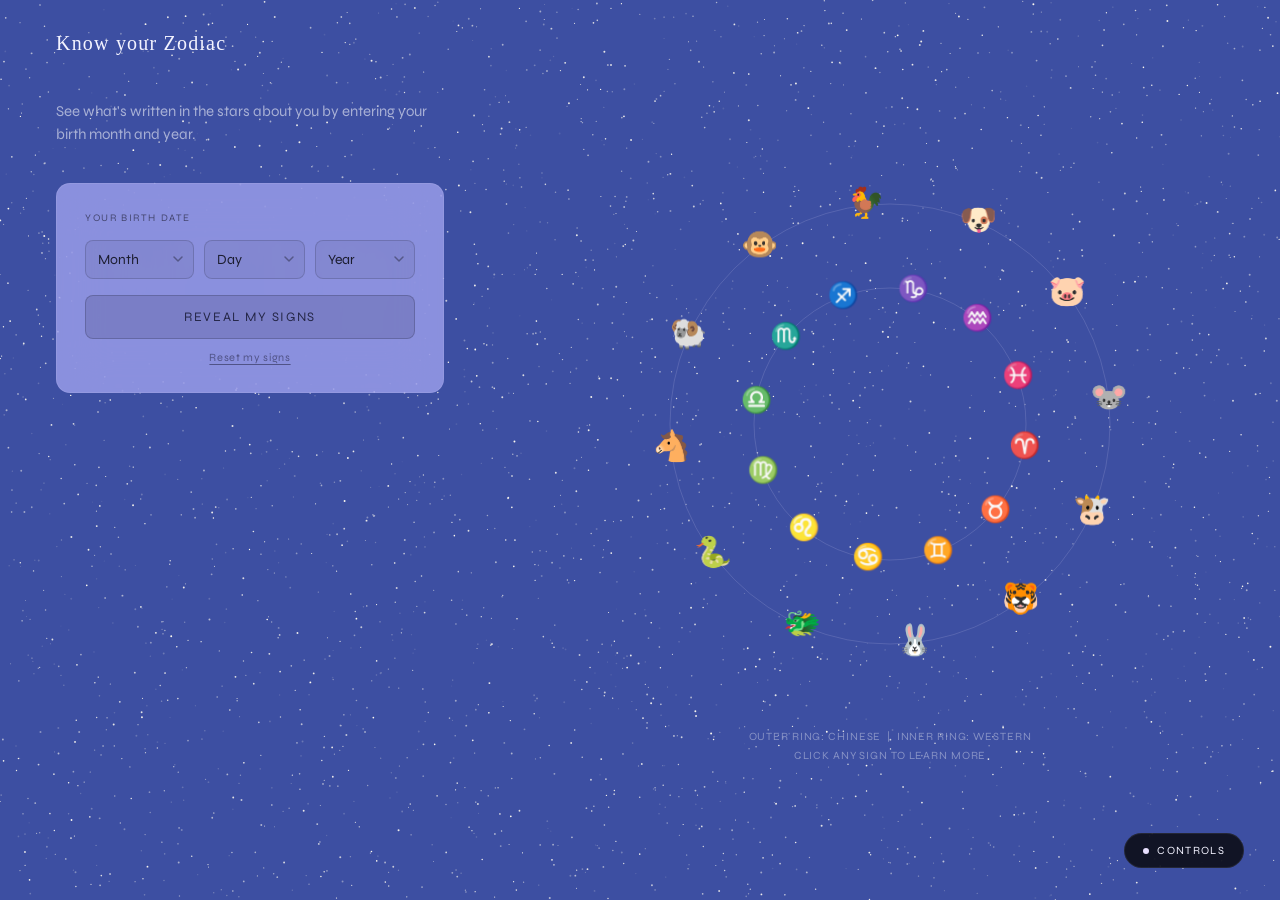
==== commit 383a053b: "f" ====
--- a/horoscoper.html
+++ b/horoscoper.html
@@ -266,6 +266,1095 @@
   Controls
 </button>
 
-
+<script>
+/* ═══════════════════════════════════════════
+   SPARKLE BACKGROUND
+═══════════════════════════════════════════ */
+(function () {
+  const canvas = document.getElementById('bgCanvas');
+  const ctx = canvas.getContext('2d');
+
+  const VELOCITY_SCALE = 0.08;
+  const DEFAULTS = {
+    density: 0.5, speed: 0.5, flicker: 0.5,
+    minSize: 0.5, maxSize: 1,
+    particleColor: '#FFFBF0', background: '#3D4FA2'
+  };
+
+  let config = { ...DEFAULTS };
+  let particles = [];
+  let shootingStars = [];
+  let rafId = null;
+  let lastTime = 0;
+  let shootingStarTimer = 0;
+
+  function parseHex(hex) {
+    return {
+      r: parseInt(hex.slice(1,3),16)/255,
+      g: parseInt(hex.slice(3,5),16)/255,
+      b: parseInt(hex.slice(5,7),16)/255
+    };
+  }
+
+  function mapDensity(ui) {
+    const t = (Math.max(0.1, Math.min(1, ui)) - 0.1) / 0.9;
+    return 5 + t * 55;
+  }
+
+  function mapFlicker(ui) {
+    const t = (Math.max(0.1, Math.min(1, ui)) - 0.1) / 0.9;
+    return 0.5 + t * 11.5;
+  }
+
+  function initParticles() {
+    const w = canvas.width / (window.devicePixelRatio || 1);
+    const h = canvas.height / (window.devicePixelRatio || 1);
+    const count = Math.floor((w * h) / 10000 * mapDensity(config.density));
+    const vm = config.speed * VELOCITY_SCALE;
+    particles = Array.from({ length: count }, () => ({
+      x: Math.random() * w,
+      y: Math.random() * h,
+      vx: (Math.random() - 0.5) * vm,
+      vy: (Math.random() - 0.5) * vm,
+      size: config.minSize + Math.random() * Math.max(0, config.maxSize - config.minSize),
+      opacity: Math.random(),
+      opacityVel: (Math.random() - 0.5) * 0.04
+    }));
+  }
+
+  function spawnShootingStar(w, h) {
+    const angle = (Math.PI / 6) + Math.random() * (Math.PI / 6);
+    const speed = 6 + Math.random() * 6;
+    const length = 80 + Math.random() * 140;
+    let x, y;
+    if (Math.random() < 0.6) { x = Math.random() * w * 0.85; y = -10; }
+    else { x = -10; y = Math.random() * h * 0.45; }
+    shootingStars.push({ x, y, vx: Math.cos(angle) * speed, vy: Math.sin(angle) * speed,
+      length, opacity: 0, life: 0, maxLife: 55 + Math.random() * 40, headSize: 1.2 + Math.random() * 1.2 });
+  }
+
+  function drawShootingStar(s, pc) {
+    const angle = Math.atan2(s.vy, s.vx);
+    const tailX = s.x - Math.cos(angle) * s.length * s.opacity;
+    const tailY = s.y - Math.sin(angle) * s.length * s.opacity;
+    const grad = ctx.createLinearGradient(tailX, tailY, s.x, s.y);
+    const c = `${Math.round(pc.r*255)},${Math.round(pc.g*255)},${Math.round(pc.b*255)}`;
+    grad.addColorStop(0, `rgba(${c},0)`);
+    grad.addColorStop(0.6, `rgba(${c},${s.opacity * 0.45})`);
+    grad.addColorStop(1, `rgba(${c},${s.opacity})`);
+    ctx.save();
+    ctx.globalAlpha = 1;
+    ctx.strokeStyle = grad;
+    ctx.lineWidth = 1.5;
+    ctx.lineCap = 'round';
+    ctx.beginPath();
+    ctx.moveTo(tailX, tailY);
+    ctx.lineTo(s.x, s.y);
+    ctx.stroke();
+    const glow = ctx.createRadialGradient(s.x, s.y, 0, s.x, s.y, s.headSize * 3);
+    glow.addColorStop(0, `rgba(${c},${s.opacity})`);
+    glow.addColorStop(1, `rgba(${c},0)`);
+    ctx.globalAlpha = s.opacity;
+    ctx.fillStyle = glow;
+    ctx.beginPath();
+    ctx.arc(s.x, s.y, s.headSize * 3, 0, Math.PI * 2);
+    ctx.fill();
+    ctx.fillStyle = `rgb(${c})`;
+    ctx.beginPath();
+    ctx.arc(s.x, s.y, s.headSize, 0, Math.PI * 2);
+    ctx.fill();
+    ctx.restore();
+  }
+
+  function resize() {
+    const dpr = window.devicePixelRatio || 1;
+    canvas.width = window.innerWidth * dpr;
+    canvas.height = window.innerHeight * dpr;
+    canvas.style.width = window.innerWidth + 'px';
+    canvas.style.height = window.innerHeight + 'px';
+    ctx.scale(dpr, dpr);
+    initParticles();
+  }
+
+  function animate(now) {
+    const dt = lastTime === 0 ? 1 : Math.min((now - lastTime) / 16.67, 3);
+    lastTime = now;
+    const w = canvas.width / (window.devicePixelRatio || 1);
+    const h = canvas.height / (window.devicePixelRatio || 1);
+    const bg = parseHex(config.background);
+    const pc = parseHex(config.particleColor);
+    const flicker = mapFlicker(config.flicker);
+    ctx.clearRect(0, 0, w, h);
+    ctx.fillStyle = `rgb(${Math.round(bg.r*255)},${Math.round(bg.g*255)},${Math.round(bg.b*255)})`;
+    ctx.fillRect(0, 0, w, h);
+    ctx.fillStyle = `rgb(${Math.round(pc.r*255)},${Math.round(pc.g*255)},${Math.round(pc.b*255)})`;
+    for (const p of particles) {
+      p.x += p.vx * dt; p.y += p.vy * dt;
+      if (p.x < 0) p.x = w; else if (p.x > w) p.x = 0;
+      if (p.y < 0) p.y = h; else if (p.y > h) p.y = 0;
+      p.opacity += p.opacityVel * flicker * 0.5 * dt;
+      if (p.opacity <= 0.1) { p.opacity = 0.1; p.opacityVel = Math.abs(p.opacityVel); }
+      else if (p.opacity >= 1) { p.opacity = 1; p.opacityVel = -Math.abs(p.opacityVel); }
+      ctx.globalAlpha = p.opacity;
+      ctx.beginPath();
+      ctx.arc(p.x, p.y, p.size, 0, Math.PI * 2);
+      ctx.fill();
+    }
+    ctx.globalAlpha = 1;
+    shootingStarTimer += dt;
+    if (shootingStarTimer > 200 + Math.random() * 260) {
+      shootingStarTimer = 0;
+      spawnShootingStar(w, h);
+      if (Math.random() < 0.3) setTimeout(() => spawnShootingStar(w, h), 350 + Math.random() * 500);
+    }
+    for (let i = shootingStars.length - 1; i >= 0; i--) {
+      const s = shootingStars[i];
+      s.x += s.vx * dt; s.y += s.vy * dt; s.life += dt;
+      const progress = s.life / s.maxLife;
+      if (progress < 0.15) s.opacity = progress / 0.15;
+      else if (progress < 0.72) s.opacity = 1;
+      else s.opacity = 1 - (progress - 0.72) / 0.28;
+      s.opacity = Math.max(0, Math.min(1, s.opacity));
+      if (s.life >= s.maxLife || s.x > w + 150 || s.y > h + 150) { shootingStars.splice(i, 1); continue; }
+      drawShootingStar(s, pc);
+    }
+    rafId = requestAnimationFrame(animate);
+  }
+
+  function start() {
+    if (rafId) cancelAnimationFrame(rafId);
+    lastTime = 0;
+    rafId = requestAnimationFrame(animate);
+  }
+
+  function bindRange(id, key, labelId, suffix = '') {
+    const el = document.getElementById(id);
+    const lbl = document.getElementById(labelId);
+    el.addEventListener('input', () => {
+      const v = parseFloat(el.value);
+      config[key] = v;
+      lbl.textContent = v + suffix;
+      if (key === 'density') initParticles();
+      else if (key === 'speed') {
+        const vm = v * VELOCITY_SCALE;
+        particles.forEach(p => { p.vx = (Math.random()-0.5)*vm; p.vy = (Math.random()-0.5)*vm; });
+      } else if (key === 'minSize' || key === 'maxSize') {
+        particles.forEach(p => { p.size = config.minSize + Math.random()*Math.max(0, config.maxSize-config.minSize); });
+      }
+    });
+  }
+
+  bindRange('density','density','density-val');
+  bindRange('speed','speed','speed-val');
+  bindRange('flicker','flicker','flicker-val');
+  bindRange('minsize','minSize','minsize-val','px');
+  bindRange('maxsize','maxSize','maxsize-val','px');
+
+  document.getElementById('pcolor').addEventListener('input', e => { config.particleColor = e.target.value; });
+  document.getElementById('bgcolor').addEventListener('input', e => { config.background = e.target.value; });
+
+  document.getElementById('reset-btn').addEventListener('click', () => {
+    config = { ...DEFAULTS };
+    ['density','speed','flicker','minsize','maxsize'].forEach(id => {
+      const keyMap = {density:'density',speed:'speed',flicker:'flicker',minsize:'minSize',maxsize:'maxSize'};
+      document.getElementById(id).value = DEFAULTS[keyMap[id]];
+    });
+    document.getElementById('density-val').textContent = DEFAULTS.density;
+    document.getElementById('speed-val').textContent = DEFAULTS.speed;
+    document.getElementById('flicker-val').textContent = DEFAULTS.flicker;
+    document.getElementById('minsize-val').textContent = DEFAULTS.minSize + 'px';
+    document.getElementById('maxsize-val').textContent = DEFAULTS.maxSize + 'px';
+    document.getElementById('pcolor').value = DEFAULTS.particleColor;
+    document.getElementById('bgcolor').value = DEFAULTS.background;
+    initParticles();
+  });
+
+  const panel = document.getElementById('panel');
+  const toggleBtn = document.getElementById('toggle-btn');
+  let panelOpen = false; // starts closed
+  toggleBtn.addEventListener('click', () => {
+    panelOpen = !panelOpen;
+    panel.classList.toggle('hidden', !panelOpen);
+    toggleBtn.querySelector('.dot').style.animationPlayState = panelOpen ? 'running' : 'paused';
+  });
+
+  window.addEventListener('resize', resize);
+  resize();
+  start();
+})();
+
+/* ═══════════════════════════════════════════
+   ZODIAC RINGS + BIRTH DATE LOGIC (unified)
+═══════════════════════════════════════════ */
+(function () {
+
+  /* ── Canvas setup ── */
+  const canvas = document.getElementById('zodiacCanvas');
+  const ctx = canvas.getContext('2d');
+  const dpr = window.devicePixelRatio || 1;
+
+  // On mobile (≤768px) let CSS control the size; on desktop use fixed 580px
+  function getZodiacSize() {
+    return window.innerWidth <= 768
+      ? Math.min(520, window.innerWidth - 40)
+      : 580;
+  }
+
+  function initCanvas() {
+    const SIZE = getZodiacSize();
+    canvas.width  = SIZE * dpr;
+    canvas.height = SIZE * dpr;
+    canvas.style.width  = SIZE + 'px';
+    canvas.style.height = SIZE + 'px';
+    ctx.setTransform(dpr, 0, 0, dpr, 0, 0);
+    return SIZE;
+  }
+
+  let SIZE = initCanvas();
+  let cx = SIZE / 2, cy = SIZE / 2;
+
+  // Scale ring radii proportionally to the 580px baseline
+  function getRings(s) {
+    const scale = s / 580;
+    return { outerR: Math.round(220 * scale), innerR: Math.round(136 * scale) };
+  }
+
+  let { outerR, innerR } = getRings(SIZE);
+  const n = 12;
+  const TOP = -Math.PI / 2;
+
+  /* ── Sign data ── */
+  // Outer ring: Chinese. Index 0 = Rat (base year 2020).
+  const chineseSigns = [
+    { emoji: '🐭', name: 'Rat',     desc: 'Quick-witted, resourceful, versatile',
+      personality: ['Clever & resourceful', 'Charming wit', 'Ambitious drive'],
+      attributes: [['Ingenuity', 88], ['Adaptability', 82], ['Charisma', 80], ['Wisdom', 70], ['Fortune', 78]],
+      colors: ['Blue', 'Gold', 'Green'], numbers: [2, 3, 11],
+      fortune: 'Your cleverness opens doors others cannot even see. Connections you nurture now return as golden opportunities — trust the network you have built.' },
+    { emoji: '🐮', name: 'Ox',      desc: 'Diligent, dependable, strong',
+      personality: ['Steadfast & reliable', 'Quietly determined', 'Deeply honest'],
+      attributes: [['Endurance', 92], ['Dependability', 88], ['Strength', 85], ['Wisdom', 74], ['Fortune', 70]],
+      colors: ['Yellow', 'White', 'Green'], numbers: [1, 4, 10],
+      fortune: 'What you have quietly built is about to bear fruit. Steadiness is your superpower — the harvest season arrives for your long-tended fields.' },
+    { emoji: '🐯', name: 'Tiger',   desc: 'Brave, confident, competitive',
+      personality: ['Fierce & courageous', 'Magnetic presence', 'Competitively bold'],
+      attributes: [['Bravery', 95], ['Power', 90], ['Magnetism', 85], ['Energy', 80], ['Fortune', 76]],
+      colors: ['Orange', 'Blue', 'Grey'], numbers: [1, 3, 7],
+      fortune: 'Fortune favors your fearless spirit right now. A bold move you have been considering is ready to be made — the Tiger leaps where others hesitate.' },
+    { emoji: '🐰', name: 'Rabbit',  desc: 'Quiet, elegant, kind',
+      personality: ['Gentle & artistic', 'Diplomatically kind', 'Quietly lucky'],
+      attributes: [['Grace', 88], ['Luck', 90], ['Refinement', 85], ['Empathy', 82], ['Fortune', 88]],
+      colors: ['Pink', 'Red', 'Purple'], numbers: [3, 4, 11],
+      fortune: 'Love and creativity are entering a golden season. Your gentle instincts are leading you exactly where you need to go — trust the quiet knowing.' },
+    { emoji: '🐲', name: 'Dragon',  desc: 'Confident, intelligent, enthusiastic',
+      personality: ['Magnificent & bold', 'Visionary power', 'Nobly ambitious'],
+      attributes: [['Greatness', 95], ['Vitality', 90], ['Vision', 88], ['Charm', 92], ['Fortune', 90]],
+      colors: ['Gold', 'Silver', 'Imperial Yellow'], numbers: [1, 6, 8],
+      fortune: 'Your ambitions are cosmically aligned right now. What you reach for with conviction, the universe delivers — the Dragon soars and the sky belongs to you.' },
+    { emoji: '🐍', name: 'Snake',   desc: 'Enigmatic, intuitive, introspective',
+      personality: ['Deeply intuitive', 'Wise & enigmatic', 'Patiently strategic'],
+      attributes: [['Wisdom', 95], ['Strategy', 88], ['Depth', 85], ['Intuition', 90], ['Fortune', 75]],
+      colors: ['Black', 'Red', 'Yellow'], numbers: [2, 8, 10],
+      fortune: 'Your patience is finally aligning with perfect timing. Speak less, observe more — your moment approaches and the Snake sees what others are too hasty to notice.' },
+    { emoji: '🐴', name: 'Horse',   desc: 'Animated, active, energetic',
+      personality: ['Free-spirited & wild', 'Energetically joyful', 'Independently brave'],
+      attributes: [['Freedom', 90], ['Energy', 92], ['Spirit', 88], ['Courage', 82], ['Fortune', 78]],
+      colors: ['Brown', 'Yellow', 'Purple'], numbers: [2, 7, 12],
+      fortune: 'Your irresistible energy is drawing extraordinary things closer. The open road leads somewhere remarkable — trust the journey and gallop toward the horizon.' },
+    { emoji: '🐏', name: 'Goat',    desc: 'Calm, gentle, sympathetic',
+      personality: ['Creatively gentle', 'Compassionately dreamy', 'Elegantly peaceful'],
+      attributes: [['Artistry', 92], ['Gentleness', 88], ['Empathy', 85], ['Creativity', 90], ['Fortune', 70]],
+      colors: ['Soft Green', 'Red', 'Lavender'], numbers: [2, 7, 19],
+      fortune: 'A creative endeavor you pour your heart into will flourish. Let your gentleness be your power — it disarms and enchants in equal measure.' },
+    { emoji: '🐵', name: 'Monkey',  desc: 'Sharp, smart, curious',
+      personality: ['Clever & mischievous', 'Inventively quick', 'Magnetically fun'],
+      attributes: [['Ingenuity', 92], ['Playfulness', 88], ['Versatility', 85], ['Wit', 90], ['Fortune', 82]],
+      colors: ['White', 'Blue', 'Gold'], numbers: [1, 7, 18],
+      fortune: 'A playful approach to a serious problem unlocks the way forward. Your wit is your wand — use it with intention and watch obstacles become doorways.' },
+    { emoji: '🐓', name: 'Rooster', desc: 'Observant, hardworking, courageous',
+      personality: ['Confident & punctual', 'Perfectionistically honest', 'Sharply observant'],
+      attributes: [['Precision', 88], ['Integrity', 90], ['Confidence', 85], ['Diligence', 92], ['Fortune', 68]],
+      colors: ['Gold', 'Brown', 'Coral'], numbers: [5, 7, 11],
+      fortune: 'Your meticulous preparation is about to pay off visibly. Recognition arrives for those who never compromise quality — and that is exactly who you are.' },
+    { emoji: '🐶', name: 'Dog',     desc: 'Loyal, honest, prudent',
+      personality: ['Loyal & honest', 'Protectively brave', 'Faithfully just'],
+      attributes: [['Loyalty', 95], ['Justice', 88], ['Courage', 82], ['Honesty', 90], ['Fortune', 72]],
+      colors: ['Green', 'Red', 'Purple'], numbers: [3, 4, 18],
+      fortune: 'Those you have stood by now become towers of support around you. Your integrity attracts allies of the highest caliber — loyalty rewarded tenfold.' },
+    { emoji: '🐷', name: 'Pig',     desc: 'Compassionate, generous, diligent',
+      personality: ['Generously sincere', 'Peacefully trusting', 'Intellectually warm'],
+      attributes: [['Generosity', 90], ['Fortune', 88], ['Warmth', 85], ['Sincerity', 88], ['Wisdom', 72]],
+      colors: ['Yellow', 'Grey', 'Pink'], numbers: [2, 5, 11],
+      fortune: 'Fortune is drawn to your pure heart like moonlight to water. Your generosity circulates and returns multiplied — give freely and watch abundance follow.' },
+  ];
+
+  // Inner ring: Western. Index 0 = Aries (the canonical start).
+  const westernSigns = [
+    { emoji: '♈', name: 'Aries',       desc: 'Bold, ambitious, passionate',              dates: 'Mar 21 – Apr 19', element: 'Fire',  ruling: 'Mars',    month: 4,  day: 19,
+      personality: ['Bold & ambitious', 'Natural leader', 'Passionately driven'],
+      attributes: [['Courage', 90], ['Determination', 85], ['Energy', 88], ['Confidence', 82], ['Fortune', 75]],
+      colors: ['Red', 'Orange', 'Gold'], numbers: [1, 9, 19],
+      fortune: 'Your pioneering spirit ignites new ventures — trust your instincts and charge forward. The universe rewards your courage with breakthroughs this season.' },
+    { emoji: '♉', name: 'Taurus',      desc: 'Reliable, patient, devoted',               dates: 'Apr 20 – May 20', element: 'Earth', ruling: 'Venus',   month: 5,  day: 20,
+      personality: ['Patient & reliable', 'Lover of beauty', 'Quietly strong'],
+      attributes: [['Patience', 88], ['Loyalty', 85], ['Stability', 90], ['Sensibility', 82], ['Fortune', 72]],
+      colors: ['Green', 'Pink', 'White'], numbers: [2, 6, 24],
+      fortune: 'Abundance flows toward those who cultivate steadily. A significant financial opportunity blossoms — tend to it with your characteristic care and watch it grow.' },
+    { emoji: '♊', name: 'Gemini',      desc: 'Curious, adaptable, affectionate',         dates: 'May 21 – Jun 21', element: 'Air',   ruling: 'Mercury', month: 6,  day: 21,
+      personality: ['Witty & versatile', 'Curious explorer', 'Social butterfly'],
+      attributes: [['Adaptability', 92], ['Charm', 90], ['Intellect', 85], ['Wit', 88], ['Fortune', 68]],
+      colors: ['Yellow', 'Silver', 'Sky Blue'], numbers: [3, 7, 21],
+      fortune: 'Conversations open unexpected doors — listen as much as you speak. A silver-tongued opportunity arrives through your network, dressed like an ordinary Tuesday.' },
+    { emoji: '♋', name: 'Cancer',      desc: 'Tenacious, imaginative, loyal',            dates: 'Jun 22 – Jul 22', element: 'Water', ruling: 'Moon',    month: 7,  day: 22,
+      personality: ['Deeply intuitive', 'Fiercely nurturing', 'Emotionally wise'],
+      attributes: [['Empathy', 88], ['Imagination', 82], ['Intuition', 85], ['Loyalty', 80], ['Fortune', 70]],
+      colors: ['White', 'Silver', 'Sea Green'], numbers: [2, 7, 16],
+      fortune: 'Domestic harmony brings unexpected prosperity. Trust the tides of emotion — what you feel now is a prophecy quietly unfolding beneath the surface.' },
+    { emoji: '♌', name: 'Leo',         desc: 'Creative, passionate, generous',           dates: 'Jul 23 – Aug 22', element: 'Fire',  ruling: 'Sun',     month: 8,  day: 22,
+      personality: ['Regal & charismatic', 'Generous warmth', 'Creative performer'],
+      attributes: [['Confidence', 95], ['Creativity', 88], ['Leadership', 90], ['Charm', 92], ['Fortune', 80]],
+      colors: ['Gold', 'Orange', 'Purple'], numbers: [1, 4, 19],
+      fortune: 'The stage is set and the universe is your audience. Creative endeavors shine brilliantly — your generosity returns threefold and the spotlight finds you.' },
+    { emoji: '♍', name: 'Virgo',       desc: 'Loyal, analytical, kind',                 dates: 'Aug 23 – Sep 22', element: 'Earth', ruling: 'Mercury', month: 9,  day: 22,
+      personality: ['Analytical precision', 'Service-minded', 'Deeply observant'],
+      attributes: [['Wisdom', 90], ['Diligence', 88], ['Precision', 92], ['Empathy', 75], ['Fortune', 74]],
+      colors: ['Navy Blue', 'Grey', 'Soft Green'], numbers: [5, 14, 23],
+      fortune: 'Details others overlook become your greatest treasure. Your meticulous nature uncovers a hidden solution — health improvements and recognition arrive hand in hand.' },
+    { emoji: '♎', name: 'Libra',       desc: 'Cooperative, diplomatic, gracious',        dates: 'Sep 23 – Oct 23', element: 'Air',   ruling: 'Venus',   month: 10, day: 23,
+      personality: ['Seeker of balance', 'Diplomatic grace', 'Aesthetic soul'],
+      attributes: [['Harmony', 90], ['Fairness', 88], ['Charm', 85], ['Creativity', 80], ['Fortune', 76]],
+      colors: ['Pink', 'Light Blue', 'Lavender'], numbers: [4, 6, 24],
+      fortune: 'A partnership — romantic or professional — tips the scales in your favor. Beauty and balance magnetize abundance, and harmony is your birthright returning now.' },
+    { emoji: '♏', name: 'Scorpio',     desc: 'Resourceful, brave, passionate',           dates: 'Oct 24 – Nov 21', element: 'Water', ruling: 'Pluto',   month: 11, day: 21,
+      personality: ['Intensely passionate', 'Magnetic mystery', 'Fearless truth-seeker'],
+      attributes: [['Depth', 95], ['Resilience', 90], ['Transformation', 88], ['Intuition', 85], ['Fortune', 78]],
+      colors: ['Deep Red', 'Black', 'Maroon'], numbers: [8, 11, 22],
+      fortune: 'What ends now makes way for something more powerful than you imagined. Secrets revealed bring liberation — the phoenix rises and it wears your face.' },
+    { emoji: '♐', name: 'Sagittarius', desc: 'Generous, idealistic, humorous',           dates: 'Nov 22 – Dec 21', element: 'Fire',  ruling: 'Jupiter', month: 12, day: 21,
+      personality: ['Philosophical wanderer', 'Boundless optimism', 'Generous teacher'],
+      attributes: [['Freedom', 90], ['Wisdom', 85], ['Optimism', 92], ['Adventure', 88], ['Fortune', 84]],
+      colors: ['Purple', 'Cobalt Blue', 'Turquoise'], numbers: [3, 9, 21],
+      fortune: 'A journey — literal or of the mind — expands your universe. Jupiter\'s blessing multiplies whatever you invest with faith, and the horizon holds your fortune.' },
+    { emoji: '♑', name: 'Capricorn',   desc: 'Responsible, disciplined, self-control',   dates: 'Dec 22 – Jan 19', element: 'Earth', ruling: 'Saturn',  month: 1,  day: 19,
+      personality: ['Disciplined ambition', 'Patient climber', 'Quietly powerful'],
+      attributes: [['Discipline', 92], ['Ambition', 88], ['Endurance', 85], ['Wisdom', 82], ['Fortune', 78]],
+      colors: ['Dark Green', 'Brown', 'Charcoal'], numbers: [6, 8, 26],
+      fortune: 'Your steady ascent earns recognition from those who matter most. Legacy-building investments and career milestones align — the mountain peak was always yours.' },
+    { emoji: '♒', name: 'Aquarius',    desc: 'Progressive, original, independent',       dates: 'Jan 20 – Feb 18', element: 'Air',   ruling: 'Uranus',  month: 2,  day: 18,
+      personality: ['Visionary rebel', 'Humanitarian soul', 'Inventive genius'],
+      attributes: [['Innovation', 95], ['Independence', 88], ['Vision', 90], ['Intellect', 85], ['Fortune', 74]],
+      colors: ['Electric Blue', 'Violet', 'Silver'], numbers: [4, 7, 22],
+      fortune: 'Revolutionary ideas find receptive ears and eager collaborators. Your vision of tomorrow becomes today\'s blueprint — the collective benefits from your singular mind.' },
+    { emoji: '♓', name: 'Pisces',      desc: 'Compassionate, artistic, intuitive',       dates: 'Feb 19 – Mar 20', element: 'Water', ruling: 'Neptune', month: 3,  day: 20,
+      personality: ['Mystical dreamer', 'Empathic healer', 'Artistic soul'],
+      attributes: [['Compassion', 90], ['Creativity', 95], ['Intuition', 88], ['Empathy', 85], ['Fortune', 72]],
+      colors: ['Sea Green', 'Lavender', 'Silver'], numbers: [3, 9, 15],
+      fortune: 'Creative and spiritual gifts reach their zenith. What you dream tonight may manifest by the next full moon — the veil between worlds thins for you alone.' },
+  ];
+
+  /* ── Emoji sprites ── */
+  function makeEmojiSprite(emoji, fontSize) {
+    const size = fontSize * 2.5;
+    const oc = document.createElement('canvas');
+    oc.width = size * dpr;
+    oc.height = size * dpr;
+    const octx = oc.getContext('2d');
+    octx.scale(dpr, dpr);
+    octx.font = `${fontSize}px serif`;
+    octx.textAlign = 'center';
+    octx.textBaseline = 'middle';
+    octx.fillText(emoji, size / 2, size / 2);
+    return { canvas: oc, half: size / 2 };
+  }
+
+  let outerSprites, innerSprites;
+  function buildSprites() {
+    const scale = SIZE / 580;
+    outerSprites = chineseSigns.map(s => makeEmojiSprite(s.emoji, Math.round(30 * scale)));
+    innerSprites = westernSigns.map(s => makeEmojiSprite(s.emoji, Math.round(25 * scale)));
+  }
+  buildSprites();
+
+  /* ── Animation state ── */
+  let outerAngle = 0, innerAngle = 0;
+  const idleOuterSpeed = 0.0012, idleInnerSpeed = 0.0018;
+
+  // Spin-to state
+  let spinning = false;
+  let outerTarget = null, innerTarget = null;
+  let outerStart = null, innerStart = null;
+  let spinStart = null;
+  const SPIN_DURATION = 2400; // ms
+
+  // Highlighted sign indices (-1 = none)
+  let highlightOuter = -1, highlightInner = -1;
+  let highlightAlpha = 0; // 0→1 fade in after spin
+
+  /* ── Helpers ── */
+  function normalizeAngle(a) {
+    return ((a % (Math.PI * 2)) + Math.PI * 2) % (Math.PI * 2);
+  }
+
+  // Shortest signed delta from current to target, always going in a chosen direction
+  function shortestDelta(from, to) {
+    let d = normalizeAngle(to) - normalizeAngle(from);
+    if (d > Math.PI)  d -= Math.PI * 2;
+    if (d < -Math.PI) d += Math.PI * 2;
+    return d;
+  }
+
+  // Easing: ease-in-out cubic
+  function ease(t) {
+    return t < 0.5 ? 4*t*t*t : 1 - Math.pow(-2*t+2,3)/2;
+  }
+
+  /* ── Spin-to function ── */
+  // targetAngle = the outerAngle/innerAngle value we want to land at
+  function spinTo(outerTargetAngle, innerTargetAngle) {
+    // Add at least one full extra rotation for dramatic effect
+    const od = shortestDelta(outerAngle, outerTargetAngle);
+    const id = shortestDelta(innerAngle, innerTargetAngle);
+
+    // 1 full rotation, smooth and quick
+    const extraOuter = od >= 0 ? Math.PI * 2 : -Math.PI * 2;
+    const extraInner = id >= 0 ? Math.PI * 2 : -Math.PI * 2;
+
+    outerStart  = outerAngle;
+    innerStart  = innerAngle;
+    outerTarget = outerAngle + extraOuter + od;
+    innerTarget = innerAngle + extraInner + id;
+    spinStart   = null;
+    spinning    = true;
+    highlightAlpha = 0;
+  }
+
+  /* ── Zodiac calculation ── */
+  function getWesternIndex(month, day) {
+    // westernSigns[i].month/day = last day of that sign
+    // Order: Aries(Apr19), Taurus(May20), ..., Capricorn(Jan19), Aquarius(Feb18), Pisces(Mar20)
+    // Then Dec22+ → Capricorn (idx 9)
+    const table = [
+      { m: 1,  d: 19, idx: 9  }, // Capricorn
+      { m: 2,  d: 18, idx: 10 }, // Aquarius
+      { m: 3,  d: 20, idx: 11 }, // Pisces
+      { m: 4,  d: 19, idx: 0  }, // Aries
+      { m: 5,  d: 20, idx: 1  }, // Taurus
+      { m: 6,  d: 21, idx: 2  }, // Gemini
+      { m: 7,  d: 22, idx: 3  }, // Cancer
+      { m: 8,  d: 22, idx: 4  }, // Leo
+      { m: 9,  d: 22, idx: 5  }, // Virgo
+      { m: 10, d: 23, idx: 6  }, // Libra
+      { m: 11, d: 21, idx: 7  }, // Scorpio
+      { m: 12, d: 21, idx: 8  }, // Sagittarius
+      { m: 12, d: 31, idx: 9  }, // Capricorn (Dec22+)
+    ];
+    for (const row of table) {
+      if (month < row.m || (month === row.m && day <= row.d)) return row.idx;
+    }
+    return 9;
+  }
+
+  function getChineseIndex(year, month, day) {
+    let y = year;
+    if (month === 1) y -= 1;
+    if (month === 2 && day < 10) y -= 1;
+    return ((y - 2020) % 12 + 12) % 12;
+  }
+
+  // Given sign index i placed at outerAngle + (i/n)*2π,
+  // compute the outerAngle needed to put sign i at TOP
+  function targetAngleForOuter(signIdx) {
+    // current position of sign i: outerAngle + (signIdx/n)*2π
+    // we want that to equal TOP (−π/2)
+    // so outerAngle_new = TOP - (signIdx/n)*2π
+    return TOP - (signIdx / n) * Math.PI * 2;
+  }
+  function targetAngleForInner(signIdx) {
+    return TOP - (signIdx / n) * Math.PI * 2;
+  }
+
+  /* ── Tooltip ── */
+  const tooltip    = document.getElementById('tooltip');
+  const tooltipSign = document.getElementById('tooltipSign');
+  const tooltipName = document.getElementById('tooltipName');
+  const tooltipDesc = document.getElementById('tooltipDesc');
+
+  canvas.addEventListener('mousemove', (e) => {
+    const rect = canvas.getBoundingClientRect();
+    const scaleX = SIZE / rect.width;
+    const scaleY = SIZE / rect.height;
+    const mx = (e.clientX - rect.left) * scaleX;
+    const my = (e.clientY - rect.top) * scaleY;
+    const dx = mx - cx, dy = my - cy;
+    const dist = Math.sqrt(dx*dx + dy*dy);
+    const hitRadius = 22;
+    let found = null;
+
+    if (Math.abs(dist - outerR) < hitRadius) {
+      const angle = Math.atan2(dy, dx);
+      let best = -1, bestDiff = Infinity;
+      for (let i = 0; i < n; i++) {
+        const a = outerAngle + (i / n) * Math.PI * 2;
+        let diff = Math.abs(((angle - a) % (Math.PI*2) + Math.PI*3) % (Math.PI*2) - Math.PI);
+        if (diff < bestDiff) { bestDiff = diff; best = i; }
+      }
+      if (bestDiff < 0.3) found = { ...chineseSigns[best], type: 'chinese' };
+    }
+    if (!found && Math.abs(dist - innerR) < hitRadius) {
+      const angle = Math.atan2(dy, dx);
+      let best = -1, bestDiff = Infinity;
+      for (let i = 0; i < n; i++) {
+        const a = innerAngle + (i / n) * Math.PI * 2;
+        let diff = Math.abs(((angle - a) % (Math.PI*2) + Math.PI*3) % (Math.PI*2) - Math.PI);
+        if (diff < bestDiff) { bestDiff = diff; best = i; }
+      }
+      if (bestDiff < 0.3) found = { ...westernSigns[best], type: 'western' };
+    }
+
+    if (found) {
+      tooltipSign.textContent = found.emoji;
+      tooltipName.textContent = found.name;
+      tooltipDesc.textContent = found.desc;
+      tooltip.classList.add('visible');
+      tooltip.style.left = (e.clientX + 14) + 'px';
+      tooltip.style.top  = (e.clientY - 10)  + 'px';
+      canvas.style.cursor = 'pointer';
+    } else {
+      tooltip.classList.remove('visible');
+      canvas.style.cursor = 'default';
+    }
+  });
+
+  canvas.addEventListener('mouseleave', () => {
+    tooltip.classList.remove('visible');
+    canvas.style.cursor = 'default';
+  });
+
+  /* ── Sign detail panel ── */
+  const signPanel        = document.getElementById('signPanel');
+  const signPanelOverlay = document.getElementById('signPanelOverlay');
+  const signPanelClose   = document.getElementById('signPanelClose');
+
+  function openSignPanel(sign, type) {
+    tooltip.classList.remove('visible');
+
+    document.getElementById('spIcon').textContent = sign.emoji;
+    document.getElementById('spType').textContent = type === 'western' ? 'Western Zodiac' : 'Chinese Zodiac';
+    document.getElementById('spName').textContent = sign.name;
+    document.getElementById('spSub').textContent  = type === 'western'
+      ? `${sign.dates} · ${sign.element} · ${sign.ruling}`
+      : `Year of the ${sign.name} · ${sign.desc}`;
+
+    // Personality tags
+    const pEl = document.getElementById('spPersonality');
+    pEl.innerHTML = '';
+    sign.personality.forEach(t => {
+      const s = document.createElement('span');
+      s.className = 'sign-panel-tag';
+      s.textContent = t;
+      pEl.appendChild(s);
+    });
+
+    // Attribute bars
+    // Lucky colors
+    const cEl = document.getElementById('spColors');
+    cEl.innerHTML = '';
+    sign.colors.forEach(c => {
+      const s = document.createElement('span');
+      s.className = 'sign-panel-tag';
+      s.textContent = c;
+      cEl.appendChild(s);
+    });
+
+    // Lucky numbers
+    const nEl = document.getElementById('spNumbers');
+    nEl.innerHTML = '';
+    sign.numbers.forEach(n => {
+      const s = document.createElement('span');
+      s.className = 'sign-panel-tag';
+      s.textContent = n;
+      nEl.appendChild(s);
+    });
+
+    signPanelOverlay.classList.add('visible');
+    requestAnimationFrame(() => signPanel.classList.add('visible'));
+  }
+
+  function closeSignPanel() {
+    signPanel.classList.remove('visible');
+    signPanelOverlay.classList.remove('visible');
+  }
+
+  signPanelClose.addEventListener('click', closeSignPanel);
+  signPanelOverlay.addEventListener('click', closeSignPanel);
+
+  // Click on canvas to open panel
+  canvas.addEventListener('click', (e) => {
+    const rect = canvas.getBoundingClientRect();
+    const scaleX = SIZE / rect.width;
+    const scaleY = SIZE / rect.height;
+    const mx = (e.clientX - rect.left) * scaleX;
+    const my = (e.clientY - rect.top) * scaleY;
+    const dx = mx - cx, dy = my - cy;
+    const dist = Math.sqrt(dx*dx + dy*dy);
+    const hitRadius = 28; // slightly larger for touch
+
+    if (Math.abs(dist - outerR) < hitRadius) {
+      const angle = Math.atan2(dy, dx);
+      let best = -1, bestDiff = Infinity;
+      for (let i = 0; i < n; i++) {
+        const a = outerAngle + (i / n) * Math.PI * 2;
+        const diff = Math.abs(((angle - a) % (Math.PI*2) + Math.PI*3) % (Math.PI*2) - Math.PI);
+        if (diff < bestDiff) { bestDiff = diff; best = i; }
+      }
+      if (bestDiff < 0.3) openSignPanel(chineseSigns[best], 'chinese');
+      return;
+    }
+    if (Math.abs(dist - innerR) < hitRadius) {
+      const angle = Math.atan2(dy, dx);
+      let best = -1, bestDiff = Infinity;
+      for (let i = 0; i < n; i++) {
+        const a = innerAngle + (i / n) * Math.PI * 2;
+        const diff = Math.abs(((angle - a) % (Math.PI*2) + Math.PI*3) % (Math.PI*2) - Math.PI);
+        if (diff < bestDiff) { bestDiff = diff; best = i; }
+      }
+      if (bestDiff < 0.3) openSignPanel(westernSigns[best], 'western');
+    }
+  });
+
+  // Expose closeSignPanel for reset button
+  window.closeSignPanel = closeSignPanel;
+
+  /* ── Draw ── */
+  let lastNow = null;
+  function draw(now) {
+    if (!lastNow) lastNow = now;
+    const dt = Math.min(now - lastNow, 50);
+    lastNow = now;
+
+    ctx.clearRect(0, 0, SIZE, SIZE);
+
+    if (spinning) {
+      if (!spinStart) spinStart = now;
+      const t = Math.min((now - spinStart) / SPIN_DURATION, 1);
+      const e = ease(t);
+      outerAngle = outerStart + (outerTarget - outerStart) * e;
+      innerAngle = innerStart + (innerTarget - innerStart) * e;
+
+      if (t >= 1) {
+        outerAngle = outerTarget;
+        innerAngle = innerTarget;
+        spinning = false;
+      }
+    } else {
+      if (highlightOuter >= 0) {
+        // Gently hold — no idle drift while locked
+        highlightAlpha = Math.min(highlightAlpha + dt / 400, 1);
+      } else {
+        outerAngle -= idleOuterSpeed * (dt / 16.67);
+        innerAngle += idleInnerSpeed * (dt / 16.67);
+      }
+    }
+
+    // Guide circles
+    ctx.beginPath();
+    ctx.arc(cx, cy, outerR, 0, Math.PI * 2);
+    ctx.strokeStyle = 'rgba(232,224,255,0.15)';
+    ctx.lineWidth = 1;
+    ctx.stroke();
+
+    ctx.beginPath();
+    ctx.arc(cx, cy, innerR, 0, Math.PI * 2);
+    ctx.strokeStyle = 'rgba(232,224,255,0.15)';
+    ctx.lineWidth = 1;
+    ctx.stroke();
+
+    // Draw outer ring (Chinese)
+    for (let i = 0; i < n; i++) {
+      const angle = outerAngle + (i / n) * Math.PI * 2;
+      const x = cx + outerR * Math.cos(angle);
+      const y = cy + outerR * Math.sin(angle);
+      const sp = outerSprites[i];
+
+      const isHighlighted = i === highlightOuter;
+      if (isHighlighted && highlightAlpha > 0) {
+        // Glow ring behind highlighted emoji
+        ctx.save();
+        ctx.globalAlpha = highlightAlpha * 0.25;
+        const grd = ctx.createRadialGradient(x, y, 0, x, y, sp.half * 1.1);
+        grd.addColorStop(0, 'rgba(232,224,255,1)');
+        grd.addColorStop(1, 'rgba(232,224,255,0)');
+        ctx.fillStyle = grd;
+        ctx.beginPath();
+        ctx.arc(x, y, sp.half * 1.1, 0, Math.PI * 2);
+        ctx.fill();
+        ctx.restore();
+      }
+
+      ctx.save();
+      ctx.globalAlpha = (!spinning && highlightOuter >= 0 && !isHighlighted) ? 0.3 + 0.7 * (1 - highlightAlpha) : 1;
+      ctx.drawImage(sp.canvas, 0, 0, sp.canvas.width, sp.canvas.height, x - sp.half, y - sp.half, sp.half * 2, sp.half * 2);
+      ctx.restore();
+    }
+
+    // Draw inner ring (Western)
+    for (let i = 0; i < n; i++) {
+      const angle = innerAngle + (i / n) * Math.PI * 2;
+      const x = cx + innerR * Math.cos(angle);
+      const y = cy + innerR * Math.sin(angle);
+      const sp = innerSprites[i];
+
+      const isHighlighted = i === highlightInner;
+      if (isHighlighted && highlightAlpha > 0) {
+        ctx.save();
+        ctx.globalAlpha = highlightAlpha * 0.25;
+        const grd = ctx.createRadialGradient(x, y, 0, x, y, sp.half * 1.1);
+        grd.addColorStop(0, 'rgba(232,224,255,1)');
+        grd.addColorStop(1, 'rgba(232,224,255,0)');
+        ctx.fillStyle = grd;
+        ctx.beginPath();
+        ctx.arc(x, y, sp.half * 1.1, 0, Math.PI * 2);
+        ctx.fill();
+        ctx.restore();
+      }
+
+      ctx.save();
+      ctx.globalAlpha = (!spinning && highlightInner >= 0 && !isHighlighted) ? 0.3 + 0.7 * (1 - highlightAlpha) : 1;
+      ctx.drawImage(sp.canvas, 0, 0, sp.canvas.width, sp.canvas.height, x - sp.half, y - sp.half, sp.half * 2, sp.half * 2);
+      ctx.restore();
+    }
+
+    requestAnimationFrame(draw);
+  }
+
+  requestAnimationFrame(draw);
+
+  // Re-init canvas size if window crosses the 768px breakpoint
+  window.addEventListener('resize', () => {
+    const newSize = getZodiacSize();
+    if (newSize !== SIZE) {
+      SIZE = newSize;
+      cx = SIZE / 2; cy = SIZE / 2;
+      ({ outerR, innerR } = getRings(SIZE));
+      initCanvas();
+      buildSprites();
+    }
+  });
+  window.zodiacReveal = function(month, day, year) {
+    const wi = getWesternIndex(month, day);
+    const ci = getChineseIndex(year, month, day);
+    highlightOuter = ci;
+    highlightInner = wi;
+    spinTo(targetAngleForOuter(ci), targetAngleForInner(wi));
+  };
+
+  window.zodiacReset = function() {
+    highlightOuter = -1;
+    highlightInner = -1;
+    highlightAlpha = 0;
+    spinning = false;
+    // Resume idle from wherever we are
+  };
+
+  /* ── Birth date inputs ── */
+  const monthSel = document.getElementById('birthMonth');
+  const daySel   = document.getElementById('birthDay');
+  const yearSel  = document.getElementById('birthYear');
+
+  for (let y = 2035; y >= 1920; y--) {
+    const opt = document.createElement('option');
+    opt.value = y; opt.textContent = y;
+    yearSel.appendChild(opt);
+  }
+
+  function updateDays() {
+    const m = parseInt(monthSel.value) || 1;
+    const y = parseInt(yearSel.value) || 2000;
+    const maxDay = new Date(y, m, 0).getDate();
+    const current = parseInt(daySel.value);
+    daySel.innerHTML = '<option value="" disabled selected>Day</option>';
+    for (let d = 1; d <= maxDay; d++) {
+      const opt = document.createElement('option');
+      opt.value = d; opt.textContent = d;
+      if (d === current) opt.selected = true;
+      daySel.appendChild(opt);
+    }
+  }
+
+  monthSel.addEventListener('change', updateDays);
+  yearSel.addEventListener('change', updateDays);
+  updateDays();
+
+  // Western sign display data (keyed by western index)
+  const westernDisplay = [
+    { name: 'Aries',       emoji: '♈', dates: 'Mar 21 – Apr 19',
+      personality: ['Bold & ambitious', 'Natural leader', 'Passionately driven'],
+      attributes:  ['Courage', 'Determination', 'Energy'],
+      colors: ['Red', 'Orange', 'Gold'], numbers: [1, 9, 19] },
+    { name: 'Taurus',      emoji: '♉', dates: 'Apr 20 – May 20',
+      personality: ['Patient & reliable', 'Lover of beauty', 'Quietly strong'],
+      attributes:  ['Patience', 'Loyalty', 'Stability'],
+      colors: ['Green', 'Pink', 'White'], numbers: [2, 6, 24] },
+    { name: 'Gemini',      emoji: '♊', dates: 'May 21 – Jun 21',
+      personality: ['Witty & versatile', 'Curious explorer', 'Social butterfly'],
+      attributes:  ['Adaptability', 'Charm', 'Intellect'],
+      colors: ['Yellow', 'Silver', 'Sky Blue'], numbers: [3, 7, 21] },
+    { name: 'Cancer',      emoji: '♋', dates: 'Jun 22 – Jul 22',
+      personality: ['Deeply intuitive', 'Fiercely nurturing', 'Emotionally wise'],
+      attributes:  ['Empathy', 'Imagination', 'Intuition'],
+      colors: ['White', 'Silver', 'Sea Green'], numbers: [2, 7, 16] },
+    { name: 'Leo',         emoji: '♌', dates: 'Jul 23 – Aug 22',
+      personality: ['Regal & charismatic', 'Generous warmth', 'Creative performer'],
+      attributes:  ['Confidence', 'Creativity', 'Leadership'],
+      colors: ['Gold', 'Orange', 'Purple'], numbers: [1, 4, 19] },
+    { name: 'Virgo',       emoji: '♍', dates: 'Aug 23 – Sep 22',
+      personality: ['Analytical precision', 'Service-minded', 'Deeply observant'],
+      attributes:  ['Wisdom', 'Diligence', 'Precision'],
+      colors: ['Navy Blue', 'Grey', 'Soft Green'], numbers: [5, 14, 23] },
+    { name: 'Libra',       emoji: '♎', dates: 'Sep 23 – Oct 23',
+      personality: ['Seeker of balance', 'Diplomatic grace', 'Aesthetic soul'],
+      attributes:  ['Harmony', 'Fairness', 'Charm'],
+      colors: ['Pink', 'Light Blue', 'Lavender'], numbers: [4, 6, 24] },
+    { name: 'Scorpio',     emoji: '♏', dates: 'Oct 24 – Nov 21',
+      personality: ['Intensely passionate', 'Magnetic mystery', 'Fearless truth-seeker'],
+      attributes:  ['Depth', 'Resilience', 'Transformation'],
+      colors: ['Deep Red', 'Black', 'Maroon'], numbers: [8, 11, 22] },
+    { name: 'Sagittarius', emoji: '♐', dates: 'Nov 22 – Dec 21',
+      personality: ['Philosophical wanderer', 'Boundless optimism', 'Generous teacher'],
+      attributes:  ['Freedom', 'Wisdom', 'Optimism'],
+      colors: ['Purple', 'Cobalt Blue', 'Turquoise'], numbers: [3, 9, 21] },
+    { name: 'Capricorn',   emoji: '♑', dates: 'Dec 22 – Jan 19',
+      personality: ['Disciplined ambition', 'Patient climber', 'Quietly powerful'],
+      attributes:  ['Discipline', 'Ambition', 'Endurance'],
+      colors: ['Dark Green', 'Brown', 'Charcoal'], numbers: [6, 8, 26] },
+    { name: 'Aquarius',    emoji: '♒', dates: 'Jan 20 – Feb 18',
+      personality: ['Visionary rebel', 'Humanitarian soul', 'Inventive genius'],
+      attributes:  ['Innovation', 'Independence', 'Vision'],
+      colors: ['Electric Blue', 'Violet', 'Silver'], numbers: [4, 7, 22] },
+    { name: 'Pisces',      emoji: '♓', dates: 'Feb 19 – Mar 20',
+      personality: ['Mystical dreamer', 'Empathic healer', 'Artistic soul'],
+      attributes:  ['Compassion', 'Creativity', 'Intuition'],
+      colors: ['Sea Green', 'Lavender', 'Silver'], numbers: [3, 9, 15] },
+  ];
+
+  const chineseDisplay = [
+    { name: 'Rat',     emoji: '🐭',
+      personality: ['Clever & resourceful', 'Charming wit', 'Ambitious drive'],
+      attributes:  ['Ingenuity', 'Adaptability', 'Charisma'],
+      colors: ['Blue', 'Gold', 'Green'], numbers: [2, 3, 11],
+      fortune: ['The Rat sharpens every edge with quick thinking.', 'Your resourcefulness turns obstacles into stepping stones.', 'Connections you nurture now return as golden opportunities.'] },
+    { name: 'Ox',      emoji: '🐮',
+      personality: ['Steadfast & reliable', 'Quietly determined', 'Deeply honest'],
+      attributes:  ['Endurance', 'Dependability', 'Strength'],
+      colors: ['Yellow', 'White', 'Green'], numbers: [1, 4, 10],
+      fortune: ['The Ox moves mountains through patient persistence.', 'What you have quietly built is about to bear fruit.', 'Steadiness is your superpower — lean into it.'] },
+    { name: 'Tiger',   emoji: '🐯',
+      personality: ['Fierce & courageous', 'Magnetic presence', 'Competitively bold'],
+      attributes:  ['Bravery', 'Power', 'Magnetism'],
+      colors: ['Orange', 'Blue', 'Grey'], numbers: [1, 3, 7],
+      fortune: ['The Tiger leaps where others hesitate.', 'Fortune favors your fearless spirit right now.', 'A bold move you have been considering is ready to be made.'] },
+    { name: 'Rabbit',  emoji: '🐰',
+      personality: ['Gentle & artistic', 'Diplomatically kind', 'Quietly lucky'],
+      attributes:  ['Grace', 'Luck', 'Refinement'],
+      colors: ['Pink', 'Red', 'Purple'], numbers: [3, 4, 11],
+      fortune: ['The Rabbit carries fortune like a quiet fragrance.', 'Love and creativity are entering a golden season together.', 'Your gentle instincts are leading you exactly where you need to go.'] },
+    { name: 'Dragon',  emoji: '🐲',
+      personality: ['Magnificent & bold', 'Visionary power', 'Nobly ambitious'],
+      attributes:  ['Greatness', 'Vitality', 'Vision'],
+      colors: ['Gold', 'Silver', 'Imperial Yellow'], numbers: [1, 6, 8],
+      fortune: ['The Dragon soars — and the sky belongs to you.', 'Your ambitions are cosmically aligned right now.', 'What you reach for with conviction, the universe delivers.'] },
+    { name: 'Snake',   emoji: '🐍',
+      personality: ['Deeply intuitive', 'Wise & enigmatic', 'Patiently strategic'],
+      attributes:  ['Wisdom', 'Strategy', 'Depth'],
+      colors: ['Black', 'Red', 'Yellow'], numbers: [2, 8, 10],
+      fortune: ['The Snake sees what others are too hasty to notice.', 'Your patience is finally aligning with perfect timing.', 'Speak less, observe more — your moment approaches.'] },
+    { name: 'Horse',   emoji: '🐴',
+      personality: ['Free-spirited & wild', 'Energetically joyful', 'Independently brave'],
+      attributes:  ['Freedom', 'Energy', 'Spirit'],
+      colors: ['Brown', 'Yellow', 'Purple'], numbers: [2, 7, 12],
+      fortune: ['The Horse gallops toward the horizon of possibility.', 'Your irresistible energy is drawing extraordinary things closer.', 'The open road leads somewhere remarkable — trust the journey.'] },
+    { name: 'Goat',    emoji: '🐏',
+      personality: ['Creatively gentle', 'Compassionately dreamy', 'Elegantly peaceful'],
+      attributes:  ['Artistry', 'Gentleness', 'Empathy'],
+      colors: ['Soft Green', 'Red', 'Lavender'], numbers: [2, 7, 19],
+      fortune: ['The Goat creates beauty wherever it wanders.', 'A creative endeavor you pour your heart into will flourish.', 'Let your gentleness be your power — it disarms and enchants.'] },
+    { name: 'Monkey',  emoji: '🐵',
+      personality: ['Clever & mischievous', 'Inventively quick', 'Magnetically fun'],
+      attributes:  ['Ingenuity', 'Playfulness', 'Versatility'],
+      colors: ['White', 'Blue', 'Gold'], numbers: [1, 7, 18],
+      fortune: ['The Monkey solves what everyone else only stares at.', 'A playful approach to a serious problem unlocks the way forward.', 'Your wit is your wand — use it with intention.'] },
+    { name: 'Rooster', emoji: '🐓',
+      personality: ['Confident & punctual', 'Perfectionistically honest', 'Sharply observant'],
+      attributes:  ['Precision', 'Integrity', 'Confidence'],
+      colors: ['Gold', 'Brown', 'Coral'], numbers: [5, 7, 11],
+      fortune: ['The Rooster announces dawn before others even wake.', 'Your meticulous preparation is about to pay off visibly.', 'Recognition arrives for those who never compromise quality — that is you.'] },
+    { name: 'Dog',     emoji: '🐶',
+      personality: ['Loyal & honest', 'Protectively brave', 'Faithfully just'],
+      attributes:  ['Loyalty', 'Justice', 'Courage'],
+      colors: ['Green', 'Red', 'Purple'], numbers: [3, 4, 18],
+      fortune: ['The Dog guards what matters and loses nothing.', 'Those you have stood by now become towers of support around you.', 'Your integrity attracts allies of the highest caliber.'] },
+    { name: 'Pig',     emoji: '🐷',
+      personality: ['Generously sincere', 'Peacefully trusting', 'Intellectually warm'],
+      attributes:  ['Generosity', 'Fortune', 'Warmth'],
+      colors: ['Yellow', 'Grey', 'Pink'], numbers: [2, 5, 11],
+      fortune: ['The Pig finds treasure where others see nothing.', 'Fortune is drawn to your pure heart like moonlight to water.', 'Your generosity circulates and returns multiplied.'] },
+  ];
+
+  // Combined fortune generation
+  function buildCombinedFortune(wName, cName, cFortune) {
+    const line = cFortune[Math.floor(Math.random() * cFortune.length)];
+    return `As ${wName} and ${cName} entwine, the stars whisper a singular truth: ${line.charAt(0).toLowerCase() + line.slice(1)} Your dual nature — shaped by both Western and Eastern skies — opens a path few others can walk.`;
+  }
+
+  // Pick 3 best combined traits (interleave western + chinese, dedupe)
+  function pick3Combined(arrA, arrB) {
+    const merged = [];
+    for (let i = 0; i < 3; i++) { merged.push(arrA[i]); merged.push(arrB[i]); }
+    const seen = new Set();
+    const out = [];
+    for (const t of merged) {
+      const key = t.toLowerCase();
+      if (!seen.has(key)) { seen.add(key); out.push(t); }
+      if (out.length === 3) break;
+    }
+    return out;
+  }
+
+  // Pick 3 lucky colors (prefer shared, else mix)
+  function pick3Colors(cA, cB) {
+    const shared = cA.filter(c => cB.some(b => b.toLowerCase() === c.toLowerCase()));
+    const merged = [...shared, ...cA, ...cB];
+    const seen = new Set(), out = [];
+    for (const c of merged) {
+      const k = c.toLowerCase();
+      if (!seen.has(k)) { seen.add(k); out.push(c); }
+      if (out.length === 3) break;
+    }
+    return out;
+  }
+
+  // Pick 3 lucky numbers (prefer shared, else mix)
+  function pick3Numbers(nA, nB) {
+    const shared = nA.filter(n => nB.includes(n));
+    const merged = [...shared, ...nA, ...nB];
+    const seen = new Set(), out = [];
+    for (const n of merged) {
+      if (!seen.has(n)) { seen.add(n); out.push(n); }
+      if (out.length === 3) break;
+    }
+    return out;
+  }
+
+  document.getElementById('revealBtn').addEventListener('click', () => {
+    const month = parseInt(monthSel.value);
+    const day   = parseInt(daySel.value);
+    const year  = parseInt(yearSel.value);
+
+    if (!month || !day || !year) {
+      alert('Please select your birth month, day, and year.');
+      return;
+    }
+
+    const wi = getWesternIndex(month, day);
+    const ci = getChineseIndex(year, month, day);
+    const western = westernDisplay[wi];
+    const chinese = chineseDisplay[ci];
+
+    document.getElementById('westernEmoji').textContent = western.emoji;
+    document.getElementById('westernName').textContent  = western.name;
+    document.getElementById('westernDates').textContent = western.dates;
+
+    document.getElementById('chineseEmoji').textContent = chinese.emoji;
+    document.getElementById('chineseName').textContent  = chinese.name;
+    document.getElementById('chineseDates').textContent = `Year of the ${chinese.name}`;
+
+    // Mirror to mobile cards
+    document.getElementById('westernEmojiM').textContent = western.emoji;
+    document.getElementById('westernNameM').textContent  = western.name;
+    document.getElementById('westernDatesM').textContent = western.dates;
+    document.getElementById('chineseEmojiM').textContent = chinese.emoji;
+    document.getElementById('chineseNameM').textContent  = chinese.name;
+    document.getElementById('chineseDatesM').textContent = `Year of the ${chinese.name}`;
+
+    // Build combined section
+    const personality = pick3Combined(western.personality, chinese.personality);
+    const attributes  = pick3Combined(western.attributes,  chinese.attributes);
+    const colors      = pick3Colors(western.colors,   chinese.colors);
+    const numbers     = pick3Numbers(western.numbers, chinese.numbers);
+    const fortune     = buildCombinedFortune(western.name, chinese.name, chinese.fortune);
+
+    const pContainer = document.getElementById('combinedPersonality');
+    pContainer.innerHTML = '';
+    const pContainerM = document.getElementById('combinedPersonalityM');
+    pContainerM.innerHTML = '';
+    personality.forEach(t => {
+      ['combinedPersonality', 'combinedPersonalityM'].forEach(id => {
+        const span = document.createElement('span');
+        span.className = 'combined-tag';
+        span.textContent = t;
+        document.getElementById(id).appendChild(span);
+      });
+    });
+
+    const aContainer = document.getElementById('combinedAttributes');
+    aContainer.innerHTML = '';
+    document.getElementById('combinedAttributesM').innerHTML = '';
+    attributes.forEach(t => {
+      ['combinedAttributes', 'combinedAttributesM'].forEach(id => {
+        const span = document.createElement('span');
+        span.className = 'combined-tag';
+        span.textContent = t;
+        document.getElementById(id).appendChild(span);
+      });
+    });
+
+    document.getElementById('combinedColors').innerHTML = '';
+    document.getElementById('combinedColorsM').innerHTML = '';
+    colors.forEach(c => {
+      ['combinedColors', 'combinedColorsM'].forEach(id => {
+        const span = document.createElement('span');
+        span.className = 'combined-tag';
+        span.textContent = c;
+        document.getElementById(id).appendChild(span);
+      });
+    });
+
+    document.getElementById('combinedNumbers').innerHTML = '';
+    document.getElementById('combinedNumbersM').innerHTML = '';
+    numbers.forEach(n => {
+      ['combinedNumbers', 'combinedNumbersM'].forEach(id => {
+        const span = document.createElement('span');
+        span.className = 'combined-tag';
+        span.textContent = n;
+        document.getElementById(id).appendChild(span);
+      });
+    });
+
+    document.getElementById('combinedFortune').textContent  = fortune;
+    document.getElementById('combinedFortuneM').textContent = fortune;
+
+    document.getElementById('resultCard').classList.add('visible');
+    document.getElementById('combinedCard').classList.add('visible');
+    document.getElementById('resultCardMobile').classList.add('visible');
+    document.getElementById('combinedCardMobile').classList.add('visible');
+
+    window.zodiacReveal(month, day, year);
+  });
+
+  document.getElementById('resetSignsBtn').addEventListener('click', () => {
+    monthSel.value = '';
+    daySel.innerHTML = '<option value="" disabled selected>Day</option>';
+    yearSel.value = '';
+    updateDays();
+    document.getElementById('resultCard').classList.remove('visible');
+    document.getElementById('combinedCard').classList.remove('visible');
+    document.getElementById('resultCardMobile').classList.remove('visible');
+    document.getElementById('combinedCardMobile').classList.remove('visible');
+    if (window.closeSignPanel) window.closeSignPanel();
+    window.zodiacReset();
+  });
+
+})();
+</script>
 </body>
 </html>
